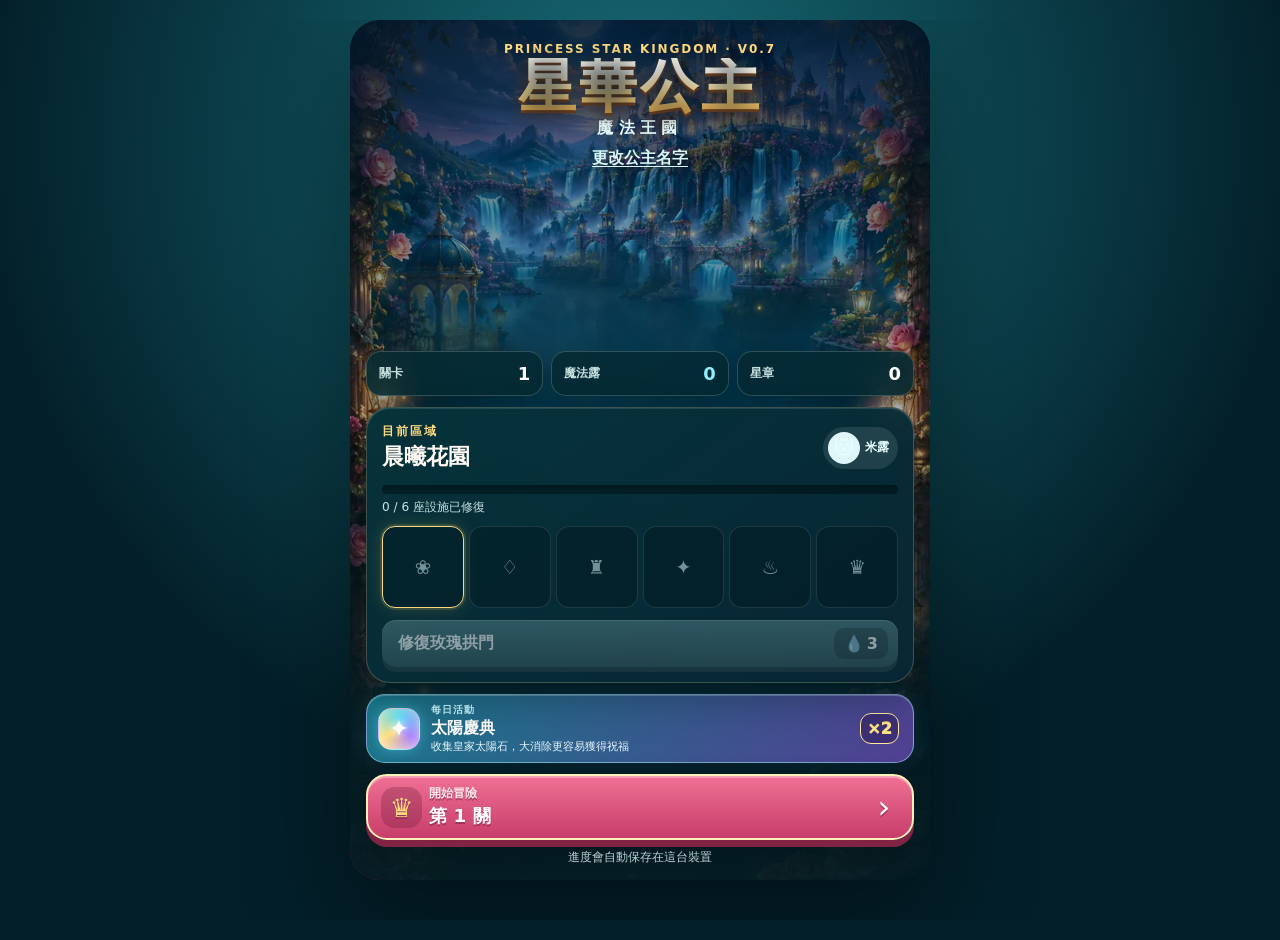
==== princess-star-kingdom/index.html @ 8d0df2e2 "Upgrade Princess Star Kingdom to v0.7" ====
<!doctype html>
<html lang="zh-Hant">
<head>
  <meta charset="utf-8">
  <meta name="viewport" content="width=device-width,initial-scale=1,viewport-fit=cover,user-scalable=no">
  <meta name="theme-color" content="#0a3f4a">
  <meta name="apple-mobile-web-app-capable" content="yes">
  <meta name="apple-mobile-web-app-status-bar-style" content="black-translucent">
  <meta name="apple-mobile-web-app-title" content="星華公主">
  <meta name="description" content="星華公主與白貓米露的原創魔法三消王國冒險。">
  <link rel="manifest" href="manifest.webmanifest">
  <link rel="apple-touch-icon" href="assets/app-icon-192.png">
  <link rel="stylesheet" href="styles.css">
  <title>星華公主：魔法王國</title>
</head>
<body>
  <main id="app">
    <section id="homeScreen" class="screen home-screen" aria-label="魔法王國">
      <div class="art-backdrop" aria-hidden="true"></div>
      <div class="home-shade" aria-hidden="true"></div>

      <header class="home-header">
        <p class="eyebrow">PRINCESS STAR KINGDOM · V0.7</p>
        <h1><span id="princessName">星華</span>公主</h1>
        <p class="subtitle">魔法王國</p>
        <button id="renameBtn" class="text-button" type="button">更改公主名字</button>
      </header>

      <div class="home-content">
        <div class="stat-row" aria-label="遊戲進度">
          <div class="stat-pill"><span>關卡</span><strong id="homeLevel">1</strong></div>
          <div class="stat-pill potion"><span>魔法露</span><strong id="homePotions">0</strong></div>
          <div class="stat-pill"><span>星章</span><strong id="homeStars">0</strong></div>
        </div>

        <section class="kingdom-card" aria-labelledby="kingdomTitle">
          <div class="card-heading">
            <div>
              <p class="card-kicker">目前區域</p>
              <h2 id="kingdomTitle">晨曦花園</h2>
            </div>
            <div class="cat-badge" aria-label="白貓米露會在關卡中協助你">
              <span aria-hidden="true">🐱</span>
              <small>米露</small>
            </div>
          </div>

          <div class="progress-track" aria-label="王國修復進度">
            <span id="kingdomProgress"></span>
          </div>
          <p id="progressText" class="progress-copy">0 / 6 座設施已修復</p>

          <div id="districtPath" class="district-path" aria-label="建設項目"></div>

          <button id="buildBtn" class="secondary-button" type="button">
            <span id="buildLabel">修復玫瑰拱門</span>
            <span class="cost"><span aria-hidden="true">💧</span><strong id="buildCost">3</strong></span>
          </button>
        </section>

        <button id="eventBtn" class="event-button" type="button">
          <span class="event-sigil" aria-hidden="true">✦</span>
          <span class="event-info">
            <small>每日活動</small>
            <strong id="eventTitle">玫瑰星雨</strong>
            <em id="eventCopy">收集皇冠紅寶石，獎勵魔法露 ×2</em>
          </span>
          <span class="event-reward" aria-hidden="true">×2</span>
        </button>

        <button id="playBtn" class="play-button" type="button">
          <span class="play-crown" aria-hidden="true">♛</span>
          <span><small>開始冒險</small><strong>第 <span id="playLevel">1</span> 關</strong></span>
          <span class="play-arrow" aria-hidden="true">›</span>
        </button>
        <p class="save-note">進度會自動保存在這台裝置</p>
      </div>
    </section>

    <section id="gameScreen" class="screen game-screen" hidden aria-label="三消關卡">
      <header class="game-header">
        <button id="backBtn" class="icon-button" type="button" aria-label="返回王國">‹</button>
        <div class="level-title">
          <small id="levelKind">花園關卡</small>
          <strong>第 <span id="gameLevel">1</span> 關</strong>
        </div>
        <div class="moves-box"><small>剩餘步數</small><strong id="movesLeft">26</strong></div>
      </header>

      <section class="mission-panel" aria-label="關卡目標">
        <div id="normalMission" class="mission-chip">
          <span id="goalIcon" class="mini-gem blue" aria-hidden="true">✦</span>
          <div><small>收集目標</small><strong id="goalLeft">12</strong></div>
        </div>
        <div id="bossMission" class="boss-mission" hidden>
          <div class="boss-line"><span>淨化黑霧守衛</span><strong id="bossHpText">45 / 45</strong></div>
          <div class="boss-track"><span id="bossHpBar"></span></div>
        </div>
        <div id="petMeter" class="pet-meter" aria-label="米露的魔法蓄力">
          <span class="pet-avatar" aria-hidden="true">🐱</span>
          <div><small>米露魔法</small><div class="pet-track"><span id="petCharge"></span></div></div>
        </div>
      </section>

      <div class="board-shell">
        <div id="effectBanner" class="effect-banner" aria-live="polite"></div>
        <div id="gameBoard" class="game-board" role="grid" aria-label="10 乘 10 魔法寶石棋盤"></div>
      </div>

      <footer class="booster-bar">
        <div class="booster-tools" aria-label="關卡道具">
          <button id="wandBtn" class="booster-button" type="button" aria-pressed="false" aria-label="星光魔杖，消除一格，不限次數">
            <span aria-hidden="true">🪄</span><strong>魔杖</strong><b id="wandCount">∞</b>
          </button>
          <button id="roseBtn" class="booster-button" type="button" aria-pressed="false" aria-label="玫瑰花雨，消除九宮格，不限次數">
            <span aria-hidden="true">🌹</span><strong>花雨</strong><b id="roseCount">∞</b>
          </button>
          <button id="shuffleBtn" class="booster-button" type="button" aria-label="精靈洗牌，重新排列棋盤，不限次數">
            <span aria-hidden="true">🔄</span><strong>洗牌</strong><b id="shuffleCount">∞</b>
          </button>
          <button id="hourglassBtn" class="booster-button" type="button" aria-label="時光沙漏，增加五步，不限次數">
            <span aria-hidden="true">⏳</span><strong>加步</strong><b id="hourglassCount">∞</b>
          </button>
        </div>
        <p id="toolHint">兩個特殊圖案互換，可融合成加強魔法</p>
      </footer>
    </section>

    <div id="resultModal" class="modal" hidden>
      <div class="modal-card" role="dialog" aria-modal="true" aria-labelledby="resultTitle">
        <div id="resultIcon" class="result-icon" aria-hidden="true">✦</div>
        <p id="resultKicker" class="card-kicker">魔法完成</p>
        <h2 id="resultTitle">王國更明亮了！</h2>
        <p id="resultCopy">你獲得 3 滴魔法露，可以修復新的王國設施。</p>
        <button id="resultPrimary" class="play-button compact" type="button">返回王國</button>
        <button id="resultSecondary" class="text-button" type="button" hidden>重新挑戰</button>
      </div>
    </div>

    <div id="toast" class="toast" role="status" aria-live="polite"></div>
  </main>
  <script src="game.js" defer></script>
</body>
</html>
---- princess-star-kingdom/styles.css ----
:root {
  color-scheme: dark;
  --ink: #fffaf3;
  --muted: #c8e0df;
  --teal-950: #052c35;
  --teal-900: #083c46;
  --teal-800: #0d5360;
  --teal-600: #178696;
  --rose: #e65f86;
  --rose-dark: #b83261;
  --gold: #ffd980;
  --gold-deep: #d59a32;
  --panel: rgba(5, 37, 45, .9);
  --panel-soft: rgba(10, 63, 74, .8);
  --line: rgba(255, 255, 255, .15);
  --shadow: 0 16px 40px rgba(0, 18, 24, .34);
  font-family: ui-rounded, "SF Pro Rounded", "PingFang TC", "Noto Sans TC", system-ui, sans-serif;
}

* { box-sizing: border-box; }

html, body {
  margin: 0;
  min-height: 100%;
  background: var(--teal-950);
  overscroll-behavior: none;
}

body {
  min-height: 100dvh;
  color: var(--ink);
  -webkit-font-smoothing: antialiased;
  touch-action: manipulation;
}

button { font: inherit; }
button:focus-visible { outline: 3px solid #fff; outline-offset: 3px; }
button:disabled { cursor: not-allowed; filter: grayscale(.55); opacity: .55; }

[hidden] { display: none !important; }

#app {
  width: 100%;
  min-height: 100dvh;
  overflow: hidden;
}

.screen {
  position: relative;
  width: min(100%, 580px);
  min-height: 100dvh;
  margin-inline: auto;
}

.home-screen {
  display: grid;
  grid-template-rows: auto 1fr;
  isolation: isolate;
  overflow: hidden;
}

.art-backdrop,
.home-shade {
  position: absolute;
  inset: 0;
  z-index: -2;
}

.art-backdrop {
  background: url("assets/princess-kingdom-v2.webp") center 50% / cover no-repeat;
  transform: scale(1.012);
}

.home-shade {
  z-index: -1;
  background:
    linear-gradient(180deg, rgba(3, 25, 45, .91) 0%, rgba(3, 31, 43, .35) 27%, rgba(3, 30, 37, .12) 48%, rgba(3, 28, 35, .96) 81%),
    linear-gradient(90deg, rgba(0, 34, 43, .22), transparent 35%, transparent 65%, rgba(0, 34, 43, .18));
}

.home-header {
  text-align: center;
  padding: calc(env(safe-area-inset-top) + 22px) 22px 0;
  text-shadow: 0 3px 18px rgba(0, 14, 28, .72);
}

.eyebrow,
.card-kicker {
  margin: 0;
  color: var(--gold);
  font-size: .75rem;
  font-weight: 900;
  letter-spacing: .16em;
}

.home-header h1 {
  margin: 2px 0 -4px;
  font-family: Georgia, "Noto Serif TC", serif;
  font-size: clamp(2.45rem, 11vw, 3.6rem);
  line-height: 1.02;
  letter-spacing: .05em;
  background: linear-gradient(#fffdf1 22%, #ffe397 58%, #dc9c37 100%);
  -webkit-background-clip: text;
  background-clip: text;
  color: transparent;
  filter: drop-shadow(0 3px 0 #70421f);
}

.subtitle {
  margin: 5px 0 1px;
  font-size: 1rem;
  font-weight: 850;
  letter-spacing: .34em;
  color: #e9ffff;
}

.text-button {
  appearance: none;
  border: 0;
  background: transparent;
  color: #d8f7f4;
  padding: 8px 10px;
  font-weight: 750;
  text-decoration: underline;
  text-underline-offset: 3px;
}

.home-content {
  align-self: end;
  display: grid;
  gap: 11px;
  padding: 0 16px calc(env(safe-area-inset-bottom) + 15px);
}

.stat-row {
  display: grid;
  grid-template-columns: repeat(3, 1fr);
  gap: 8px;
}

.stat-pill {
  display: flex;
  align-items: center;
  justify-content: space-between;
  min-height: 45px;
  padding: 8px 12px;
  border: 1px solid rgba(255,255,255,.18);
  border-radius: 15px;
  background: rgba(5, 42, 51, .86);
  box-shadow: 0 8px 20px rgba(0, 14, 20, .2);
  backdrop-filter: blur(9px);
}

.stat-pill span { color: var(--muted); font-size: .78rem; font-weight: 700; }
.stat-pill strong { font-size: 1.12rem; color: #fff; }
.stat-pill.potion strong { color: #8feeff; }

.kingdom-card {
  padding: 15px;
  border: 1px solid rgba(255, 230, 166, .22);
  border-radius: 24px;
  background: linear-gradient(145deg, rgba(5, 51, 59, .96), rgba(8, 38, 52, .94));
  box-shadow: var(--shadow), inset 0 1px rgba(255,255,255,.12);
  backdrop-filter: blur(12px);
}

.card-heading { display: flex; align-items: center; justify-content: space-between; gap: 12px; }
.card-heading h2 { margin: 2px 0 0; font-family: Georgia, "Noto Serif TC", serif; font-size: 1.38rem; }

.cat-badge {
  display: flex;
  align-items: center;
  gap: 5px;
  padding: 5px 9px 5px 5px;
  border-radius: 999px;
  background: rgba(255,255,255,.1);
  color: #e8ffff;
}

.cat-badge span { display: grid; place-items: center; width: 32px; height: 32px; background: #dff7fa; border-radius: 50%; font-size: 1.23rem; }
.cat-badge small { font-size: .77rem; font-weight: 850; }

.progress-track,
.boss-track,
.pet-track {
  overflow: hidden;
  border-radius: 99px;
  background: rgba(0, 13, 18, .48);
  box-shadow: inset 0 2px 4px rgba(0,0,0,.25);
}

.progress-track { height: 9px; margin-top: 13px; }
.progress-track span,
.boss-track span,
.pet-track span {
  display: block;
  width: 0;
  height: 100%;
  border-radius: inherit;
  transition: width .45s ease;
}
.progress-track span { background: linear-gradient(90deg, #47d0c5, #ffd778); }
.progress-copy { margin: 5px 0 10px; color: var(--muted); font-size: .76rem; }

.district-path {
  display: grid;
  grid-template-columns: repeat(6, 1fr);
  gap: 5px;
  margin-bottom: 12px;
}

.district {
  position: relative;
  display: grid;
  place-items: center;
  aspect-ratio: 1;
  border: 1px solid rgba(255,255,255,.11);
  border-radius: 13px;
  background: rgba(0, 24, 31, .45);
  color: #719296;
  font-size: 1.22rem;
}

.district.done {
  color: #fff;
  background: linear-gradient(145deg, rgba(40, 168, 159, .52), rgba(25, 102, 122, .65));
  border-color: rgba(145, 255, 233, .35);
}

.district.current { border-color: var(--gold); box-shadow: 0 0 0 2px rgba(255, 211, 111, .13), 0 0 18px rgba(255, 202, 84, .18); }
.district.done::after { content: "✓"; position: absolute; right: -3px; bottom: -4px; width: 18px; height: 18px; border-radius: 50%; display: grid; place-items: center; background: var(--gold); color: #4c3310; font-size: .68rem; font-weight: 950; }

.secondary-button,
.play-button,
.event-button,
.booster-button,
.icon-button {
  appearance: none;
  border: 0;
  color: #fff;
  cursor: pointer;
}

.secondary-button {
  width: 100%;
  min-height: 45px;
  display: flex;
  align-items: center;
  justify-content: space-between;
  padding: 8px 10px 8px 16px;
  border-radius: 14px;
  background: linear-gradient(180deg, #21899a, #176271);
  box-shadow: inset 0 1px rgba(255,255,255,.22), 0 5px 0 #0c4652;
  font-weight: 900;
}

.secondary-button:active:not(:disabled), .play-button:active { transform: translateY(3px); box-shadow: inset 0 1px rgba(255,255,255,.16), 0 2px 0 #63341f; }
.cost { display: flex; align-items: center; gap: 3px; padding: 6px 10px; border-radius: 10px; background: rgba(0,0,0,.23); }

.play-button {
  width: 100%;
  min-height: 66px;
  display: grid;
  grid-template-columns: 48px 1fr 30px;
  align-items: center;
  text-align: left;
  padding: 9px 13px;
  border: 2px solid #ffefba;
  border-radius: 21px;
  background: linear-gradient(180deg, #ef7194, #c73d6a);
  box-shadow: inset 0 2px rgba(255,255,255,.33), 0 7px 0 #812345, 0 14px 28px rgba(0, 15, 19, .4);
  text-shadow: 0 2px rgba(91, 20, 48, .4);
}

.play-button small, .play-button strong { display: block; }
.play-button small { margin-bottom: 1px; font-size: .74rem; font-weight: 750; color: #ffe7ef; }
.play-button strong { font-size: 1.15rem; }
.play-crown { display: grid; place-items: center; width: 41px; height: 41px; border-radius: 14px; background: rgba(93, 20, 51, .27); color: var(--gold); font-size: 1.65rem; }
.play-arrow { text-align: center; font-size: 2rem; font-weight: 400; }
.save-note { margin: -1px 0 0; color: #b7d5d5; font-size: .72rem; text-align: center; }

.event-button {
  width: 100%;
  min-height: 62px;
  display: grid;
  grid-template-columns: 44px minmax(0, 1fr) 42px;
  align-items: center;
  gap: 9px;
  padding: 8px 11px;
  border: 1px solid rgba(167, 242, 255, .52);
  border-radius: 19px;
  background: linear-gradient(125deg, rgba(25, 124, 142, .96), rgba(85, 65, 151, .96));
  box-shadow: inset 0 1px rgba(255,255,255,.26), 0 7px 20px rgba(0, 17, 35, .35), 0 0 22px rgba(80, 215, 238, .13);
  color: #fff;
  cursor: pointer;
  text-align: left;
}
.event-button:active { transform: translateY(2px); }
.event-sigil { display: grid; place-items: center; width: 42px; height: 42px; border: 1px solid rgba(255,255,255,.4); border-radius: 14px; background: conic-gradient(#62e8ff, #ad84ff, #ffe180, #62e8ff); color: #fff; font-size: 1.55rem; text-shadow: 0 0 9px #fff; box-shadow: inset 0 0 11px rgba(255,255,255,.52), 0 0 13px rgba(113,226,255,.42); }
.event-info { min-width: 0; }
.event-info small, .event-info strong, .event-info em { display: block; }
.event-info small { color: #c7f8ff; font-size: .64rem; font-weight: 850; letter-spacing: .1em; }
.event-info strong { margin: 1px 0; font-size: 1rem; }
.event-info em { overflow: hidden; color: #e8f8ff; font-size: .67rem; font-style: normal; text-overflow: ellipsis; white-space: nowrap; }
.event-reward { display: grid; place-items: center; width: 39px; height: 31px; border: 1px solid #ffe9a1; border-radius: 11px; background: rgba(41, 19, 81, .42); color: #ffe582; font-weight: 950; }

.game-screen {
  padding: calc(env(safe-area-inset-top) + 8px) 4px calc(env(safe-area-inset-bottom) + 8px);
  background:
    radial-gradient(circle at 50% 3%, rgba(72, 169, 202, .38), transparent 33%),
    linear-gradient(180deg, rgba(3, 28, 48, .34), rgba(2, 25, 39, .88) 54%, rgba(2, 20, 31, .97)),
    url("assets/princess-kingdom-v2.webp") center 43% / cover no-repeat;
  display: grid;
  grid-template-rows: auto auto minmax(0, 1fr) auto;
  gap: 10px;
}

.game-header { display: grid; grid-template-columns: 52px 1fr 76px; align-items: center; gap: 8px; }
.icon-button { width: 45px; height: 45px; border-radius: 15px; background: rgba(2, 31, 40, .6); box-shadow: inset 0 1px rgba(255,255,255,.12); font-size: 2rem; line-height: 1; }
.level-title { text-align: center; }
.level-title small, .level-title strong { display: block; }
.level-title small { color: #bfe9e8; font-size: .72rem; }
.level-title strong { font-family: Georgia, "Noto Serif TC", serif; font-size: 1.12rem; }
.moves-box { min-width: 71px; padding: 5px 8px; border-radius: 14px; background: rgba(3, 28, 37, .58); text-align: center; }
.moves-box small, .moves-box strong { display: block; }
.moves-box small { color: #c9e5e4; font-size: .64rem; }
.moves-box strong { color: var(--gold); font-size: 1.3rem; }

.mission-panel {
  min-height: 66px;
  display: flex;
  align-items: center;
  justify-content: center;
  gap: 9px;
  padding: 9px;
  border: 1px solid rgba(255,255,255,.13);
  border-radius: 18px;
  background: rgba(2, 31, 39, .65);
  box-shadow: inset 0 1px rgba(255,255,255,.08);
}

.mission-chip { display: flex; align-items: center; gap: 9px; min-width: 118px; }
.mission-chip small, .mission-chip strong { display: block; }
.mission-chip small { color: var(--muted); font-size: .68rem; }
.mission-chip strong { font-size: 1.25rem; }
.mini-gem { display: grid; place-items: center; width: 42px; height: 42px; border-radius: 12px; color: transparent; background-position: center; background-repeat: no-repeat; background-size: 94% 94%, 100% 100%; box-shadow: inset 0 2px rgba(255,255,255,.45), inset 0 -3px rgba(0,0,0,.16), 0 3px 7px rgba(0,0,0,.25); }
.mini-gem.blue { background-image: url("assets/gem-sapphire.webp"), linear-gradient(145deg, #60d6ff, #1471d1); }
.mini-gem.rose { background-image: url("assets/gem-ruby.webp"), linear-gradient(145deg, #ff99b5, #d8396b); }
.mini-gem.gold { background-image: url("assets/gem-sun.webp"), linear-gradient(145deg, #ffe687, #dc9f20); }
.mini-gem.green { background-image: url("assets/gem-emerald.webp"), linear-gradient(145deg, #7fe5ae, #1b9f74); }
.mini-gem.violet { background-image: url("assets/gem-moon.webp"), linear-gradient(145deg, #c69cff, #774ac8); }
.mini-gem.pearl { background-image: url("assets/gem-pearl-rose.webp"), linear-gradient(145deg, #fffdf7, #d9b8c9); }

.boss-mission { flex: 1; min-width: 0; }
.boss-line { display: flex; justify-content: space-between; gap: 8px; margin-bottom: 6px; font-size: .74rem; font-weight: 850; }
.boss-line span { color: #ffe4ed; }
.boss-track { height: 12px; border: 1px solid rgba(255,255,255,.1); }
.boss-track span { background: linear-gradient(90deg, #47d0c5, #f4d772); }

.pet-meter { position: relative; display: flex; align-items: center; gap: 6px; min-width: 104px; padding: 4px 5px 4px 8px; border-left: 1px solid var(--line); border-radius: 12px; transition: background .2s ease, box-shadow .2s ease; }
.pet-avatar { display: grid; place-items: center; width: 34px; height: 34px; border: 1px solid rgba(255,255,255,.34); border-radius: 50%; background: radial-gradient(circle at 40% 35%, #fff, #caedf2 70%); font-size: 1.35rem; box-shadow: 0 3px 8px rgba(0,0,0,.28); }
.pet-meter > div { flex: 1; }
.pet-meter small { display: block; margin-bottom: 4px; color: var(--muted); font-size: .62rem; }
.pet-track { height: 7px; }
.pet-track span { background: linear-gradient(90deg, #68d9f0, #fff0a3); }
.pet-meter.ready { background: rgba(107, 225, 240, .16); box-shadow: 0 0 18px rgba(100, 235, 255, .44); animation: petReady 1s ease-in-out infinite alternate; }
.pet-meter.ready .pet-avatar { box-shadow: 0 0 8px #fff, 0 0 20px #63eaff; transform: scale(1.08); }

.board-shell { position: relative; align-self: center; width: 100%; }
.game-board {
  display: grid;
  grid-template-columns: repeat(10, 1fr);
  gap: clamp(1px, .35vw, 3px);
  width: min(100%, 560px);
  margin-inline: auto;
  padding: clamp(3px, .75vw, 6px);
  border: 2px solid rgba(255, 232, 169, .33);
  border-radius: 20px;
  background: linear-gradient(155deg, rgba(8, 52, 71, .9), rgba(2, 24, 39, .87));
  box-shadow: inset 0 2px 11px rgba(0,0,0,.48), 0 18px 40px rgba(0, 10, 20, .46), 0 0 0 3px rgba(255, 218, 129, .08);
  user-select: none;
  -webkit-user-select: none;
}

.tile {
  position: relative;
  display: grid;
  place-items: center;
  aspect-ratio: 1;
  min-width: 0;
  padding: 0;
  border: 0;
  border-radius: clamp(6px, 1.8vw, 11px);
  color: #fff;
  font-family: Georgia, serif;
  font-size: clamp(1.15rem, 6vw, 2.05rem);
  font-weight: 900;
  text-shadow: 0 2px 2px rgba(0,0,0,.3);
  background-position: center;
  background-repeat: no-repeat;
  background-size: 94% 94%, 100% 100%;
  box-shadow: inset 0 2px rgba(255,255,255,.35), inset 0 -3px rgba(0,0,0,.18), 0 2px 4px rgba(0,0,0,.34);
  transition: transform .13s ease, filter .13s ease, opacity .17s ease;
}

.tile::before { content: ""; position: absolute; inset: 6%; border: 1px solid rgba(255,255,255,.18); border-radius: inherit; pointer-events: none; }
.tile[data-type="0"] { background-image: url("assets/gem-sapphire.webp"), radial-gradient(circle at 45% 35%, #53c9ff, #0a4da7 72%); }
.tile[data-type="1"] { background-image: url("assets/gem-ruby.webp"), radial-gradient(circle at 45% 35%, #ff7f9b, #9e183e 72%); }
.tile[data-type="2"] { background-image: url("assets/gem-sun.webp"), radial-gradient(circle at 45% 35%, #ffe990, #bd7415 72%); }
.tile[data-type="3"] { background-image: url("assets/gem-emerald.webp"), radial-gradient(circle at 45% 35%, #6aefab, #08704e 72%); }
.tile[data-type="4"] { background-image: url("assets/gem-moon.webp"), radial-gradient(circle at 45% 35%, #c995ff, #54249c 72%); }
.tile[data-type="5"] { background-image: url("assets/gem-pearl-rose.webp"), radial-gradient(circle at 45% 35%, #fff8ee, #b785a4 72%); }
.tile.selected { transform: scale(.88); filter: brightness(1.25); outline: 3px solid #fff; outline-offset: 1px; }
.tile.clearing { transform: scale(.16) rotate(12deg); opacity: 0; filter: brightness(1.8); }
.tile.invalid { animation: shake .28s ease; }
.tile.blocked,
.tile.blocked:disabled {
  filter: none;
  opacity: 1;
  background:
    radial-gradient(circle at 38% 30%, rgba(255,255,255,.35), transparent 16%),
    repeating-conic-gradient(from 45deg, #285464 0 12.5%, #173b4b 0 25%);
  border: 1px solid rgba(162, 224, 230, .18);
  box-shadow: inset 0 0 9px rgba(0,0,0,.62), 0 1px rgba(255,255,255,.09);
}
.tile.blocked::before { inset: 18%; display: block; border: 2px solid rgba(134, 213, 220, .2); border-radius: 50%; box-shadow: 0 0 9px rgba(89, 221, 239, .15); transform: rotate(45deg); }
.tile.power::after { content: attr(data-effect); position: absolute; left: 1px; right: 1px; bottom: 1px; display: grid; place-items: center; min-height: 13px; padding: 1px; border: 1px solid rgba(255,239,176,.75); border-radius: 5px; background: rgba(2, 24, 39, .9); color: #fff0a9; font-size: clamp(.46rem, 1.5vw, .6rem); font-weight: 900; line-height: 1; letter-spacing: -.02em; text-shadow: 0 1px #000; box-shadow: 0 2px 5px rgba(0,0,0,.35); }
.tile.power {
  background-position: center;
  background-repeat: no-repeat;
  background-size: 94% 94%;
  color: transparent;
  overflow: visible;
}
.tile.power::before { display: none; }
.tile.power-row { background-image: url("assets/power-row.webp"), linear-gradient(145deg, #62d5ff, #1270d0); }
.tile.power-col { background-image: url("assets/power-col.webp"), linear-gradient(145deg, #ffe58c, #d99a1b); }
.tile.power-bomb { background-image: url("assets/power-bomb.webp"), linear-gradient(145deg, #ff9db8, #d53669); }
.tile.power-rainbow { background-image: url("assets/power-rainbow.webp"), conic-gradient(#ff6e91, #ffd856, #68dfa7, #62cfff, #a876ed, #ff6e91); }
.tile.power-seal { background-image: radial-gradient(circle at 35% 30%, #fff7c9 0 8%, transparent 9%), conic-gradient(from 45deg, #38d9d3, #7f6aff, #ffd86f, #ee6fa0, #38d9d3); }
.tile.power-seal::before { content: "田"; inset: 4% 4% 28%; display: grid; place-items: center; border: 2px solid rgba(255,247,194,.82); border-radius: 7px; color: #fff9d7; font-size: clamp(.92rem, 4vw, 1.55rem); font-weight: 900; line-height: 1; text-shadow: 0 0 8px #fff, 0 2px 4px #35206a; }
.tile.power-row, .tile.power-col, .tile.power-bomb, .tile.power-rainbow { background-size: 94% 94%, 100% 100%; }

.power-burst { position: absolute; z-index: 8; width: 0; height: 0; pointer-events: none; }
.power-core { position: absolute; left: 0; top: 0; width: 34px; height: 34px; border: 3px solid #fff8c6; border-radius: 50%; background: radial-gradient(circle, #fff 0 10%, #ffe279 18%, rgba(74,220,255,.75) 42%, transparent 70%); transform: translate(-50%, -50%) scale(.15); box-shadow: 0 0 14px #fff, 0 0 30px #6cecff; animation: magicCore .86s ease-out forwards; }
.power-beam { display: none; position: absolute; left: 0; top: 0; border-radius: 99px; background: linear-gradient(90deg, transparent, #6cecff 16%, #fff 48% 52%, #6cecff 84%, transparent); box-shadow: 0 0 12px #fff, 0 0 24px #42cfff; }
.fx-row .power-beam { display: block; width: min(calc(100vw - 8px), 560px); height: 10px; transform: translate(-50%, -50%) scaleX(0); animation: beamRow .72s ease-out forwards; }
.fx-col .power-beam { display: block; width: 10px; height: min(calc(100vw - 8px), 560px); background: linear-gradient(180deg, transparent, #ffd96d 16%, #fff 48% 52%, #ffd96d 84%, transparent); box-shadow: 0 0 12px #fff, 0 0 24px #ffd45b; transform: translate(-50%, -50%) scaleY(0); animation: beamCol .72s ease-out forwards; }
.fx-bomb .power-core { width: 120px; height: 120px; border-color: #ffcfdd; background: radial-gradient(circle, #fff 0 5%, #ff9fbd 12%, rgba(235,55,112,.82) 34%, transparent 68%); box-shadow: 0 0 18px #fff, 0 0 42px #ff4d91; }
.fx-rainbow .power-core { width: 170px; height: 170px; border-color: #fff; background: conic-gradient(from 30deg, rgba(255,87,125,.88), rgba(255,220,81,.88), rgba(78,231,168,.88), rgba(76,193,255,.88), rgba(155,102,240,.88), rgba(255,87,125,.88)); mix-blend-mode: screen; }
.fx-seal .power-core { width: 92px; height: 92px; border-radius: 18px; border-color: #fff1a6; background: linear-gradient(135deg, rgba(54,222,210,.88), rgba(126,90,237,.9), rgba(255,213,97,.9)); box-shadow: 0 0 18px #fff, 0 0 38px #a985ff; }
.fx-seal .power-core::after { content: "田"; position: absolute; inset: 0; display: grid; place-items: center; color: white; font-size: 2.7rem; font-style: normal; font-weight: 900; text-shadow: 0 0 12px #fff; }
.magic-spark { --angle: 0deg; --distance: 55px; --delay: 0ms; position: absolute; left: -3px; top: -3px; width: 7px; height: 7px; border-radius: 50% 0 50% 50%; background: #fff6a8; box-shadow: 0 0 7px #fff, 0 0 13px #69eaff; transform: rotate(var(--angle)) translateX(5px) scale(.25); animation: sparkFly .78s var(--delay) ease-out forwards; }
.fx-create .power-beam { display: none; }
.fx-create .power-core { width: 76px; height: 76px; border-width: 2px; background: radial-gradient(circle, #fff 0 8%, #ffe998 14%, rgba(120,220,255,.58) 38%, transparent 69%); animation-name: createCore; }
.fx-create.fx-seal .power-core { border-radius: 18px; background: linear-gradient(135deg, rgba(54,222,210,.72), rgba(126,90,237,.78), rgba(255,213,97,.72)); }
.fx-create .magic-spark { width: 6px; height: 6px; background: #fff; box-shadow: 0 0 8px #fff, 0 0 15px #ffe57b; }
.fx-activate .magic-spark:nth-child(3n) { background: #ff8cbd; box-shadow: 0 0 7px #fff, 0 0 15px #ff4c9a; }
.fx-activate .magic-spark:nth-child(3n+1) { background: #73ecff; }

.magic-screen-flash { position: absolute; z-index: 3; inset: -5px; border-radius: 24px; pointer-events: none; background: radial-gradient(circle, rgba(255,255,255,.92), rgba(96,226,255,.42) 34%, transparent 72%); mix-blend-mode: screen; animation: screenFlash .85s ease-out forwards; }
.flash-col { background: radial-gradient(circle, rgba(255,255,255,.94), rgba(255,216,92,.52) 35%, transparent 72%); }
.flash-bomb { background: radial-gradient(circle, rgba(255,255,255,.96), rgba(255,72,139,.58) 38%, transparent 76%); }
.flash-rainbow { background: conic-gradient(from 20deg, rgba(255,80,130,.4), rgba(255,220,75,.48), rgba(74,232,175,.43), rgba(77,188,255,.46), rgba(157,93,239,.48), rgba(255,80,130,.4)); }
.flash-seal { background: radial-gradient(circle, rgba(255,255,255,.94), rgba(145,107,255,.54) 35%, rgba(58,224,207,.26) 58%, transparent 76%); }
.game-board.magic-impact { animation: boardImpact .48s ease-out; }
.game-board.combo-impact { animation: comboImpact .72s ease-out; }

.combo-burst { position: absolute; z-index: 12; width: 0; height: 0; pointer-events: none; color: #fff0a3; }
.combo-ring { position: absolute; left: 0; top: 0; width: min(80vw, 440px); height: min(80vw, 440px); border: 9px double currentColor; border-radius: 50%; box-shadow: 0 0 18px #fff, inset 0 0 26px currentColor, 0 0 60px currentColor; transform: translate(-50%, -50%) scale(.06) rotate(-90deg); animation: comboRing 1.18s cubic-bezier(.12,.74,.23,1) forwards; }
.combo-ring::before, .combo-ring::after { content: ""; position: absolute; inset: 9%; border: 3px dotted #fff; border-radius: 50%; }
.combo-ring::after { inset: 24%; border-style: solid; border-color: currentColor; transform: rotate(45deg); }
.combo-emblem { position: absolute; left: 0; top: 0; display: grid; place-items: center; width: 110px; height: 110px; border: 4px solid #fff8c8; border-radius: 36px; background: radial-gradient(circle, #fff 0 7%, currentColor 10% 38%, rgba(28,33,87,.83) 70%); color: inherit; font-family: Georgia, serif; font-size: 3.4rem; text-shadow: 0 0 8px #fff, 0 0 20px currentColor; box-shadow: 0 0 25px #fff, 0 0 55px currentColor; transform: translate(-50%, -50%) scale(.05) rotate(-80deg); animation: comboEmblem 1.05s ease-out forwards; }
.combo-star { --angle: 0deg; --distance: 100px; --delay: 0ms; position: absolute; left: -7px; top: -9px; color: #fff; font-size: 1.15rem; font-weight: 950; text-shadow: 0 0 7px #fff, 0 0 13px currentColor; transform: rotate(var(--angle)) translateX(12px) scale(.2); animation: comboStar .9s var(--delay) ease-out forwards; }
.combo-nova { color: #ff77ad; }
.combo-rainbow, .combo-aurora { color: #83eaff; }
.combo-fairy { color: #bb93ff; }
.combo-cannon { color: #ffbd75; }
.combo-cross, .combo-waves { color: #76dcff; }
.combo-screen { position: absolute; z-index: 7; inset: -8px; border-radius: 26px; pointer-events: none; background: radial-gradient(circle, rgba(255,255,255,.98), rgba(255,199,104,.56) 24%, rgba(105,213,255,.38) 50%, transparent 78%); mix-blend-mode: screen; animation: comboScreen 1.35s ease-out forwards; }
.combo-screen-rainbow, .combo-screen-aurora { background: conic-gradient(from 15deg, rgba(255,72,135,.62), rgba(255,230,78,.7), rgba(76,239,177,.62), rgba(70,191,255,.67), rgba(173,91,255,.67), rgba(255,72,135,.62)); }
.combo-screen-nova { background: radial-gradient(circle, #fff 0 4%, rgba(255,61,127,.86) 18%, rgba(255,160,92,.46) 48%, transparent 76%); }

.pet-cast { position: absolute; z-index: 13; width: 0; height: 0; pointer-events: none; }
.pet-cast-avatar { position: absolute; left: 0; top: 0; display: grid; place-items: center; width: 72px; height: 72px; border: 4px solid #fff; border-radius: 50%; background: radial-gradient(circle, #fff, #d5f8ff 62%, #6fd7ed); font-size: 2.65rem; box-shadow: 0 0 16px #fff, 0 0 38px #60e5ff; transform: translate(-170px, 48px) scale(.45) rotate(-15deg); animation: petDash 1.05s ease-out forwards; }
.pet-paw { position: absolute; left: 0; top: 0; color: #fff5b0; font-size: 1.2rem; font-style: normal; text-shadow: 0 0 8px #fff, 0 0 16px #69eaff; opacity: 0; transform: translate(calc(var(--x) - 100px), calc(var(--y) + 45px)) scale(.2); animation: pawTrail .72s var(--delay) ease-out forwards; }

.effect-banner {
  position: absolute;
  z-index: 18;
  left: 50%;
  top: 50%;
  transform: translate(-50%, -50%) scale(.78);
  opacity: 0;
  pointer-events: none;
  white-space: nowrap;
  padding: 10px 18px;
  border: 2px solid #fff3bd;
  border-radius: 18px;
  background: linear-gradient(180deg, #ef7194, #b93261);
  color: #fff;
  font-family: Georgia, "Noto Serif TC", serif;
  font-weight: 900;
  font-size: 1.2rem;
  box-shadow: 0 10px 30px rgba(0,0,0,.35);
}
.effect-banner.show { animation: banner 1.05s ease; }

.booster-bar { text-align: center; }
.booster-tools {
  display: grid;
  grid-template-columns: repeat(4, minmax(0, 1fr));
  gap: 7px;
}
.booster-button {
  position: relative;
  display: grid;
  grid-template-rows: 34px auto;
  align-items: center;
  justify-items: center;
  gap: 2px;
  min-width: 0;
  min-height: 62px;
  padding: 6px 4px 5px;
  border: 1px solid rgba(255,255,255,.16);
  border-radius: 15px;
  background: rgba(2, 28, 37, .72);
  text-align: center;
}
.booster-button > span:first-child { display: grid; place-items: center; width: 34px; height: 34px; border-radius: 11px; background: rgba(255,255,255,.12); font-size: 1.25rem; }
.booster-button strong { display: block; font-size: .72rem; }
.booster-button b { position: absolute; right: 3px; top: 3px; display: grid; place-items: center; min-width: 20px; height: 20px; padding: 0 4px; border: 2px solid #073641; border-radius: 50%; background: var(--rose); font-size: .66rem; }
.booster-button.active { outline: 3px solid var(--gold); background: rgba(25, 111, 122, .85); }
.booster-bar p { min-height: 18px; margin: 7px 0 0; color: #b8d8d8; font-size: .72rem; }

.modal { position: fixed; z-index: 20; inset: 0; display: grid; place-items: center; padding: 20px; background: rgba(0, 21, 28, .78); backdrop-filter: blur(8px); }
.modal-card { width: min(100%, 390px); padding: 24px; border: 2px solid rgba(255, 229, 151, .44); border-radius: 28px; background: linear-gradient(155deg, #0a5862, #062d3a); box-shadow: 0 24px 70px rgba(0,0,0,.46); text-align: center; }
.result-icon { width: 75px; height: 75px; display: grid; place-items: center; margin: -4px auto 13px; border-radius: 25px; background: linear-gradient(145deg, #ffe792, #e6a437); color: #5f3815; font-size: 2.4rem; box-shadow: inset 0 3px rgba(255,255,255,.55), 0 10px 24px rgba(0,0,0,.27); }
.modal-card h2 { margin: 5px 0 8px; font-family: Georgia, "Noto Serif TC", serif; font-size: 1.65rem; }
.modal-card > p:not(.card-kicker) { margin: 0 0 21px; color: #d2e7e7; line-height: 1.65; }
.play-button.compact { display: block; min-height: 52px; text-align: center; box-shadow: inset 0 2px rgba(255,255,255,.33), 0 5px 0 #812345; }

.toast {
  position: fixed;
  z-index: 30;
  left: 50%;
  bottom: calc(env(safe-area-inset-bottom) + 22px);
  transform: translate(-50%, 25px);
  width: max-content;
  max-width: calc(100vw - 34px);
  padding: 10px 15px;
  border: 1px solid rgba(255,255,255,.18);
  border-radius: 13px;
  background: rgba(3, 31, 39, .94);
  box-shadow: var(--shadow);
  color: #fff;
  opacity: 0;
  pointer-events: none;
  transition: opacity .22s ease, transform .22s ease;
  font-weight: 750;
  text-align: center;
}
.toast.show { opacity: 1; transform: translate(-50%, 0); }

@keyframes shake { 25% { transform: translateX(-4px); } 50% { transform: translateX(4px); } 75% { transform: translateX(-3px); } }
@keyframes banner { 0% { opacity: 0; transform: translate(-50%, -50%) scale(.72); } 18%, 72% { opacity: 1; transform: translate(-50%, -50%) scale(1); } 100% { opacity: 0; transform: translate(-50%, -58%) scale(1.06); } }
@keyframes magicCore { 0% { opacity: 0; transform: translate(-50%, -50%) scale(.12) rotate(-30deg); } 28% { opacity: 1; transform: translate(-50%, -50%) scale(1.12) rotate(8deg); } 100% { opacity: 0; transform: translate(-50%, -50%) scale(1.7) rotate(35deg); } }
@keyframes beamRow { 0% { opacity: 0; transform: translate(-50%, -50%) scaleX(.05); } 24% { opacity: 1; transform: translate(-50%, -50%) scaleX(1); } 100% { opacity: 0; transform: translate(-50%, -50%) scaleX(1); } }
@keyframes beamCol { 0% { opacity: 0; transform: translate(-50%, -50%) scaleY(.05); } 24% { opacity: 1; transform: translate(-50%, -50%) scaleY(1); } 100% { opacity: 0; transform: translate(-50%, -50%) scaleY(1); } }
@keyframes sparkFly { 0% { opacity: 0; transform: rotate(var(--angle)) translateX(5px) scale(.2); } 18% { opacity: 1; } 100% { opacity: 0; transform: rotate(var(--angle)) translateX(var(--distance)) scale(.75); } }
@keyframes createCore { 0% { opacity: 0; transform: translate(-50%, -50%) scale(.08) rotate(-55deg); } 34% { opacity: 1; transform: translate(-50%, -50%) scale(1.18) rotate(12deg); } 70% { opacity: .94; transform: translate(-50%, -50%) scale(.9) rotate(0); } 100% { opacity: 0; transform: translate(-50%, -50%) scale(.55); } }
@keyframes screenFlash { 0% { opacity: 0; transform: scale(.88); } 18% { opacity: .95; transform: scale(1); } 100% { opacity: 0; transform: scale(1.06); } }
@keyframes boardImpact { 0%, 100% { transform: translate(0); filter: brightness(1); } 18% { transform: translate(-3px, 1px); filter: brightness(1.35); } 38% { transform: translate(3px, -2px); } 58% { transform: translate(-2px, 2px); } 78% { transform: translate(2px, -1px); } }
@keyframes petReady { from { transform: scale(1); } to { transform: scale(1.025); } }
@keyframes comboRing { 0% { opacity: 0; transform: translate(-50%, -50%) scale(.05) rotate(-90deg); } 25% { opacity: 1; transform: translate(-50%, -50%) scale(.82) rotate(10deg); } 68% { opacity: .95; transform: translate(-50%, -50%) scale(1) rotate(70deg); } 100% { opacity: 0; transform: translate(-50%, -50%) scale(1.22) rotate(130deg); } }
@keyframes comboEmblem { 0% { opacity: 0; transform: translate(-50%, -50%) scale(.05) rotate(-80deg); } 28% { opacity: 1; transform: translate(-50%, -50%) scale(1.25) rotate(10deg); } 68% { opacity: 1; transform: translate(-50%, -50%) scale(.92) rotate(0); } 100% { opacity: 0; transform: translate(-50%, -50%) scale(1.55) rotate(34deg); } }
@keyframes comboStar { 0% { opacity: 0; transform: rotate(var(--angle)) translateX(10px) scale(.2); } 22% { opacity: 1; } 100% { opacity: 0; transform: rotate(var(--angle)) translateX(var(--distance)) scale(1.05); } }
@keyframes comboScreen { 0% { opacity: 0; transform: scale(.72) rotate(-3deg); } 16% { opacity: 1; transform: scale(1.02) rotate(1deg); } 48% { opacity: .82; } 100% { opacity: 0; transform: scale(1.13) rotate(3deg); } }
@keyframes comboImpact { 0%, 100% { transform: translate(0) scale(1); filter: brightness(1); } 12% { transform: translate(-6px, 3px) scale(.985); filter: brightness(1.65) saturate(1.35); } 28% { transform: translate(6px, -4px) scale(1.012); } 44% { transform: translate(-4px, 4px); } 60% { transform: translate(4px, -2px); } 76% { transform: translate(-2px, 1px); } }
@keyframes petDash { 0% { opacity: 0; transform: translate(-170px, 48px) scale(.45) rotate(-15deg); } 32% { opacity: 1; transform: translate(-50%, -50%) scale(1.18) rotate(8deg); } 68% { opacity: 1; transform: translate(-50%, -50%) scale(.94) rotate(-5deg); } 100% { opacity: 0; transform: translate(115px, -95px) scale(.55) rotate(18deg); } }
@keyframes pawTrail { 0% { opacity: 0; transform: translate(calc(var(--x) - 100px), calc(var(--y) + 45px)) scale(.2); } 28% { opacity: 1; transform: translate(var(--x), var(--y)) scale(1); } 100% { opacity: 0; transform: translate(calc(var(--x) + 65px), calc(var(--y) - 70px)) scale(.55) rotate(24deg); } }

@media (min-width: 700px) {
  body { background: radial-gradient(circle at 50% 15%, #176d78, #031f29 65%); padding: 20px; }
  .screen { min-height: calc(100dvh - 40px); max-height: 930px; border-radius: 30px; box-shadow: 0 35px 100px rgba(0,0,0,.42); }
  .game-screen { padding-top: 18px; padding-bottom: 18px; }
}

@media (max-height: 735px) {
  .home-header { padding-top: calc(env(safe-area-inset-top) + 10px); }
  .home-header h1 { font-size: 2.25rem; }
  .home-content { gap: 8px; }
  .kingdom-card { padding: 12px; }
  .district-path { margin-bottom: 9px; }
  .event-button { min-height: 52px; padding-block: 5px; }
  .event-sigil { width: 36px; height: 36px; }
  .event-info em { display: none; }
  .play-button { min-height: 58px; }
  .game-screen { gap: 7px; }
  .mission-panel { min-height: 56px; padding: 7px; }
  .booster-bar p { display: none; }
}

@media (prefers-reduced-motion: reduce) {
  *, *::before, *::after { animation-duration: .001ms !important; animation-iteration-count: 1 !important; scroll-behavior: auto !important; transition-duration: .001ms !important; }
}
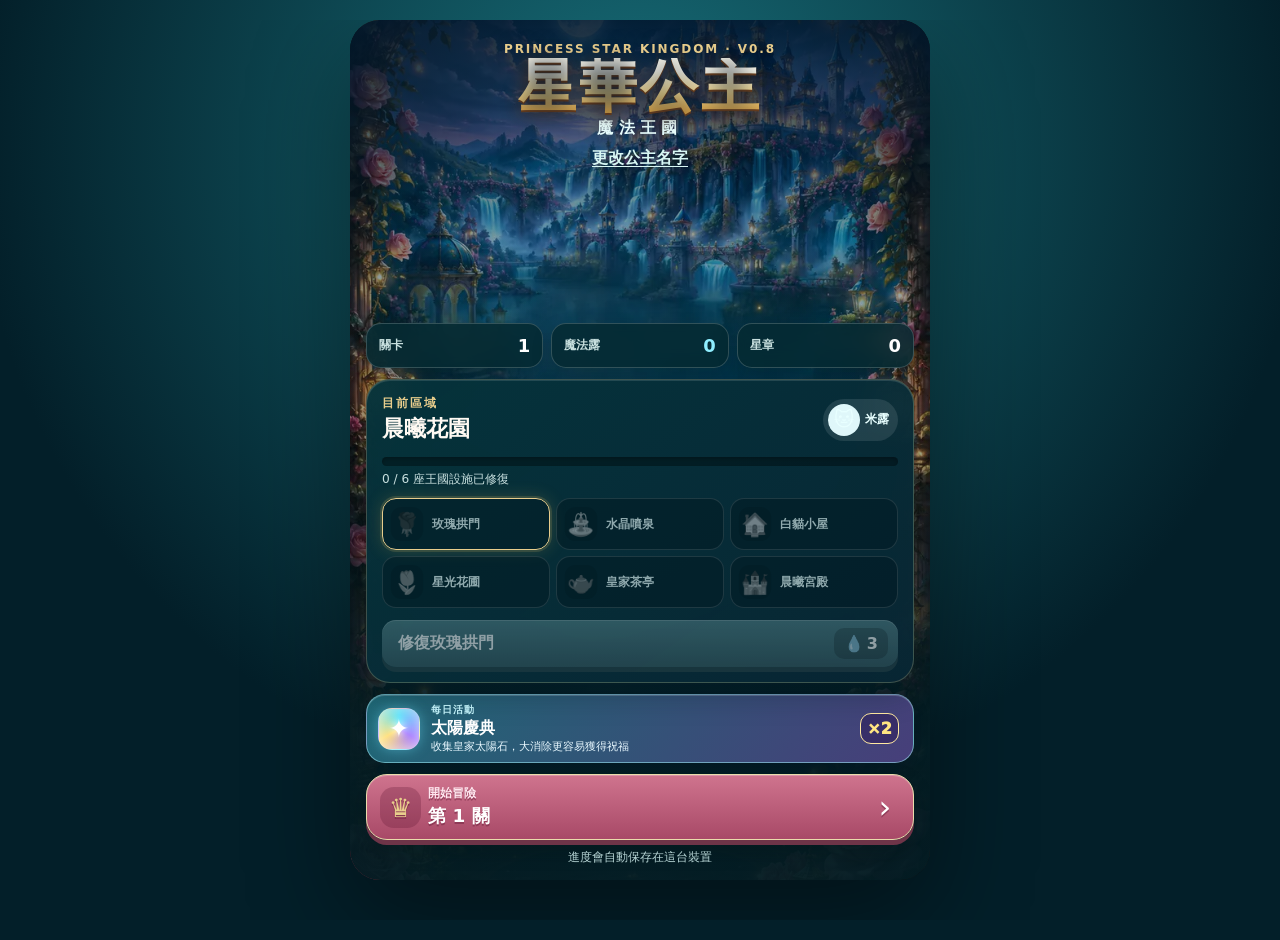
==== commit 35fb58e2: "Refine Princess Star Kingdom effects for v0.8" ====
--- a/princess-star-kingdom/index.html
+++ b/princess-star-kingdom/index.html
@@ -20,7 +20,7 @@
       <div class="home-shade" aria-hidden="true"></div>
 
       <header class="home-header">
-        <p class="eyebrow">PRINCESS STAR KINGDOM · V0.7</p>
+        <p class="eyebrow">PRINCESS STAR KINGDOM · V0.8</p>
         <h1><span id="princessName">星華</span>公主</h1>
         <p class="subtitle">魔法王國</p>
         <button id="renameBtn" class="text-button" type="button">更改公主名字</button>
@@ -48,7 +48,7 @@
           <div class="progress-track" aria-label="王國修復進度">
             <span id="kingdomProgress"></span>
           </div>
-          <p id="progressText" class="progress-copy">0 / 6 座設施已修復</p>
+          <p id="progressText" class="progress-copy">0 / 6 座王國設施已修復</p>
 
           <div id="districtPath" class="district-path" aria-label="建設項目"></div>
 
@@ -122,7 +122,7 @@
             <span aria-hidden="true">⏳</span><strong>加步</strong><b id="hourglassCount">∞</b>
           </button>
         </div>
-        <p id="toolHint">兩個特殊圖案互換，可融合成加強魔法</p>
+        <p id="toolHint">飛碟、皇家火箭與玫瑰炸彈可互換連續引爆</p>
       </footer>
     </section>
 
--- a/princess-star-kingdom/styles.css
+++ b/princess-star-kingdom/styles.css
@@ -6,14 +6,14 @@
   --teal-900: #083c46;
   --teal-800: #0d5360;
   --teal-600: #178696;
-  --rose: #e65f86;
-  --rose-dark: #b83261;
-  --gold: #ffd980;
+  --rose: #cf718a;
+  --rose-dark: #98425f;
+  --gold: #e8cd8c;
   --gold-deep: #d59a32;
   --panel: rgba(5, 37, 45, .9);
   --panel-soft: rgba(10, 63, 74, .8);
   --line: rgba(255, 255, 255, .15);
-  --shadow: 0 16px 40px rgba(0, 18, 24, .34);
+  --shadow: 0 12px 30px rgba(0, 18, 24, .28);
   font-family: ui-rounded, "SF Pro Rounded", "PingFang TC", "Noto Sans TC", system-ui, sans-serif;
 }
 
@@ -103,7 +103,7 @@
   -webkit-background-clip: text;
   background-clip: text;
   color: transparent;
-  filter: drop-shadow(0 3px 0 #70421f);
+  filter: drop-shadow(0 2px 0 #70421f);
 }
 
 .subtitle {
@@ -204,31 +204,40 @@
 
 .district-path {
   display: grid;
-  grid-template-columns: repeat(6, 1fr);
-  gap: 5px;
+  grid-template-columns: repeat(3, 1fr);
+  gap: 6px;
   margin-bottom: 12px;
 }
 
 .district {
   position: relative;
   display: grid;
-  place-items: center;
-  aspect-ratio: 1;
+  grid-template-columns: 38px 1fr;
+  align-items: center;
+  gap: 5px;
+  min-height: 52px;
+  padding: 5px 6px;
   border: 1px solid rgba(255,255,255,.11);
-  border-radius: 13px;
+  border-radius: 14px;
   background: rgba(0, 24, 31, .45);
   color: #719296;
-  font-size: 1.22rem;
-}
+  overflow: hidden;
+}
+.facility-object { display: grid; place-items: center; width: 36px; height: 38px; border-radius: 12px; background: rgba(0,0,0,.2); filter: grayscale(1); opacity: .45; font-size: 1.55rem; transform: scale(.9); transition: filter .3s ease, opacity .3s ease, transform .3s ease; }
+.facility-name { color: #8fa9ad; font-size: .75rem; font-weight: 800; line-height: 1.25; }
 
 .district.done {
   color: #fff;
   background: linear-gradient(145deg, rgba(40, 168, 159, .52), rgba(25, 102, 122, .65));
   border-color: rgba(145, 255, 233, .35);
 }
+.district.done .facility-object { background: rgba(255,255,255,.12); filter: none; opacity: 1; transform: scale(1); }
+.district.done .facility-name { color: #edffff; }
 
 .district.current { border-color: var(--gold); box-shadow: 0 0 0 2px rgba(255, 211, 111, .13), 0 0 18px rgba(255, 202, 84, .18); }
 .district.done::after { content: "✓"; position: absolute; right: -3px; bottom: -4px; width: 18px; height: 18px; border-radius: 50%; display: grid; place-items: center; background: var(--gold); color: #4c3310; font-size: .68rem; font-weight: 950; }
+.district.just-built { z-index: 2; animation: facilityBuild .82s ease-out; }
+.build-drop { --x: 0px; --delay: 0ms; position: absolute; z-index: 3; left: 50%; top: 50%; font-size: .9rem; font-style: normal; pointer-events: none; animation: buildDrop .85s var(--delay) ease-out forwards; }
 
 .secondary-button,
 .play-button,
@@ -265,10 +274,10 @@
   align-items: center;
   text-align: left;
   padding: 9px 13px;
-  border: 2px solid #ffefba;
+  border: 1px solid #eadcac;
   border-radius: 21px;
-  background: linear-gradient(180deg, #ef7194, #c73d6a);
-  box-shadow: inset 0 2px rgba(255,255,255,.33), 0 7px 0 #812345, 0 14px 28px rgba(0, 15, 19, .4);
+  background: linear-gradient(180deg, #cf748e, #a84967);
+  box-shadow: inset 0 1px rgba(255,255,255,.24), 0 5px 0 #6e3448, 0 10px 20px rgba(0, 15, 19, .3);
   text-shadow: 0 2px rgba(91, 20, 48, .4);
 }
 
@@ -289,8 +298,8 @@
   padding: 8px 11px;
   border: 1px solid rgba(167, 242, 255, .52);
   border-radius: 19px;
-  background: linear-gradient(125deg, rgba(25, 124, 142, .96), rgba(85, 65, 151, .96));
-  box-shadow: inset 0 1px rgba(255,255,255,.26), 0 7px 20px rgba(0, 17, 35, .35), 0 0 22px rgba(80, 215, 238, .13);
+  background: linear-gradient(125deg, rgba(32, 107, 121, .96), rgba(74, 64, 126, .96));
+  box-shadow: inset 0 1px rgba(255,255,255,.2), 0 5px 14px rgba(0, 17, 35, .28);
   color: #fff;
   cursor: pointer;
   text-align: left;
@@ -437,8 +446,15 @@
 .tile.power-col { background-image: url("assets/power-col.webp"), linear-gradient(145deg, #ffe58c, #d99a1b); }
 .tile.power-bomb { background-image: url("assets/power-bomb.webp"), linear-gradient(145deg, #ff9db8, #d53669); }
 .tile.power-rainbow { background-image: url("assets/power-rainbow.webp"), conic-gradient(#ff6e91, #ffd856, #68dfa7, #62cfff, #a876ed, #ff6e91); }
-.tile.power-seal { background-image: radial-gradient(circle at 35% 30%, #fff7c9 0 8%, transparent 9%), conic-gradient(from 45deg, #38d9d3, #7f6aff, #ffd86f, #ee6fa0, #38d9d3); }
-.tile.power-seal::before { content: "田"; inset: 4% 4% 28%; display: grid; place-items: center; border: 2px solid rgba(255,247,194,.82); border-radius: 7px; color: #fff9d7; font-size: clamp(.92rem, 4vw, 1.55rem); font-weight: 900; line-height: 1; text-shadow: 0 0 8px #fff, 0 2px 4px #35206a; }
+.tile.power-seal { background-image: radial-gradient(circle at 48% 38%, #efffff 0 8%, #57afc3 9% 42%, #28506d 43% 68%, transparent 70%), linear-gradient(145deg, #4f91a6, #263e6d); }
+.tile.power-seal::before,
+.tile.power-row::before,
+.tile.power-col::before,
+.tile.power-bomb::before { inset: 3% 3% 27%; display: grid; place-items: center; border: 0; color: #fff; font-size: clamp(1rem, 4.2vw, 1.55rem); line-height: 1; text-shadow: 0 2px 4px rgba(0,0,0,.42); }
+.tile.power-seal::before { content: "🛸"; }
+.tile.power-row::before { content: "🚀"; transform: rotate(45deg); }
+.tile.power-col::before { content: "🚀"; transform: rotate(135deg); }
+.tile.power-bomb::before { content: "💣"; }
 .tile.power-row, .tile.power-col, .tile.power-bomb, .tile.power-rainbow { background-size: 94% 94%, 100% 100%; }
 
 .power-burst { position: absolute; z-index: 8; width: 0; height: 0; pointer-events: none; }
@@ -449,7 +465,7 @@
 .fx-bomb .power-core { width: 120px; height: 120px; border-color: #ffcfdd; background: radial-gradient(circle, #fff 0 5%, #ff9fbd 12%, rgba(235,55,112,.82) 34%, transparent 68%); box-shadow: 0 0 18px #fff, 0 0 42px #ff4d91; }
 .fx-rainbow .power-core { width: 170px; height: 170px; border-color: #fff; background: conic-gradient(from 30deg, rgba(255,87,125,.88), rgba(255,220,81,.88), rgba(78,231,168,.88), rgba(76,193,255,.88), rgba(155,102,240,.88), rgba(255,87,125,.88)); mix-blend-mode: screen; }
 .fx-seal .power-core { width: 92px; height: 92px; border-radius: 18px; border-color: #fff1a6; background: linear-gradient(135deg, rgba(54,222,210,.88), rgba(126,90,237,.9), rgba(255,213,97,.9)); box-shadow: 0 0 18px #fff, 0 0 38px #a985ff; }
-.fx-seal .power-core::after { content: "田"; position: absolute; inset: 0; display: grid; place-items: center; color: white; font-size: 2.7rem; font-style: normal; font-weight: 900; text-shadow: 0 0 12px #fff; }
+.fx-seal .power-core::after { content: "🛸"; position: absolute; inset: 0; display: grid; place-items: center; color: white; font-size: 2rem; font-style: normal; font-weight: 900; text-shadow: 0 0 8px #fff; }
 .magic-spark { --angle: 0deg; --distance: 55px; --delay: 0ms; position: absolute; left: -3px; top: -3px; width: 7px; height: 7px; border-radius: 50% 0 50% 50%; background: #fff6a8; box-shadow: 0 0 7px #fff, 0 0 13px #69eaff; transform: rotate(var(--angle)) translateX(5px) scale(.25); animation: sparkFly .78s var(--delay) ease-out forwards; }
 .fx-create .power-beam { display: none; }
 .fx-create .power-core { width: 76px; height: 76px; border-width: 2px; background: radial-gradient(circle, #fff 0 8%, #ffe998 14%, rgba(120,220,255,.58) 38%, transparent 69%); animation-name: createCore; }
@@ -458,7 +474,7 @@
 .fx-activate .magic-spark:nth-child(3n) { background: #ff8cbd; box-shadow: 0 0 7px #fff, 0 0 15px #ff4c9a; }
 .fx-activate .magic-spark:nth-child(3n+1) { background: #73ecff; }
 
-.magic-screen-flash { position: absolute; z-index: 3; inset: -5px; border-radius: 24px; pointer-events: none; background: radial-gradient(circle, rgba(255,255,255,.92), rgba(96,226,255,.42) 34%, transparent 72%); mix-blend-mode: screen; animation: screenFlash .85s ease-out forwards; }
+.magic-screen-flash { position: absolute; z-index: 3; inset: -5px; border-radius: 24px; pointer-events: none; background: radial-gradient(circle, rgba(255,255,255,.52), rgba(96,226,255,.2) 34%, transparent 72%); mix-blend-mode: screen; animation: screenFlash .72s ease-out forwards; }
 .flash-col { background: radial-gradient(circle, rgba(255,255,255,.94), rgba(255,216,92,.52) 35%, transparent 72%); }
 .flash-bomb { background: radial-gradient(circle, rgba(255,255,255,.96), rgba(255,72,139,.58) 38%, transparent 76%); }
 .flash-rainbow { background: conic-gradient(from 20deg, rgba(255,80,130,.4), rgba(255,220,75,.48), rgba(74,232,175,.43), rgba(77,188,255,.46), rgba(157,93,239,.48), rgba(255,80,130,.4)); }
@@ -467,19 +483,45 @@
 .game-board.combo-impact { animation: comboImpact .72s ease-out; }
 
 .combo-burst { position: absolute; z-index: 12; width: 0; height: 0; pointer-events: none; color: #fff0a3; }
-.combo-ring { position: absolute; left: 0; top: 0; width: min(80vw, 440px); height: min(80vw, 440px); border: 9px double currentColor; border-radius: 50%; box-shadow: 0 0 18px #fff, inset 0 0 26px currentColor, 0 0 60px currentColor; transform: translate(-50%, -50%) scale(.06) rotate(-90deg); animation: comboRing 1.18s cubic-bezier(.12,.74,.23,1) forwards; }
-.combo-ring::before, .combo-ring::after { content: ""; position: absolute; inset: 9%; border: 3px dotted #fff; border-radius: 50%; }
+.combo-ring { position: absolute; left: 0; top: 0; width: min(62vw, 330px); height: min(62vw, 330px); border: 4px double currentColor; border-radius: 50%; box-shadow: 0 0 10px rgba(255,255,255,.7), inset 0 0 16px currentColor, 0 0 26px currentColor; transform: translate(-50%, -50%) scale(.06) rotate(-90deg); animation: comboRing .95s cubic-bezier(.12,.74,.23,1) forwards; }
+.combo-ring::before, .combo-ring::after { content: ""; position: absolute; inset: 9%; border: 2px dotted rgba(255,255,255,.72); border-radius: 50%; }
 .combo-ring::after { inset: 24%; border-style: solid; border-color: currentColor; transform: rotate(45deg); }
-.combo-emblem { position: absolute; left: 0; top: 0; display: grid; place-items: center; width: 110px; height: 110px; border: 4px solid #fff8c8; border-radius: 36px; background: radial-gradient(circle, #fff 0 7%, currentColor 10% 38%, rgba(28,33,87,.83) 70%); color: inherit; font-family: Georgia, serif; font-size: 3.4rem; text-shadow: 0 0 8px #fff, 0 0 20px currentColor; box-shadow: 0 0 25px #fff, 0 0 55px currentColor; transform: translate(-50%, -50%) scale(.05) rotate(-80deg); animation: comboEmblem 1.05s ease-out forwards; }
+.combo-emblem { position: absolute; left: 0; top: 0; display: grid; place-items: center; width: 78px; height: 78px; border: 2px solid #fff8c8; border-radius: 25px; background: radial-gradient(circle, #fff 0 5%, currentColor 8% 35%, rgba(28,33,87,.88) 68%); color: inherit; font-family: Georgia, serif; font-size: 2.35rem; text-shadow: 0 0 6px #fff; box-shadow: 0 0 13px rgba(255,255,255,.75), 0 0 24px currentColor; transform: translate(-50%, -50%) scale(.05) rotate(-80deg); animation: comboEmblem .9s ease-out forwards; }
 .combo-star { --angle: 0deg; --distance: 100px; --delay: 0ms; position: absolute; left: -7px; top: -9px; color: #fff; font-size: 1.15rem; font-weight: 950; text-shadow: 0 0 7px #fff, 0 0 13px currentColor; transform: rotate(var(--angle)) translateX(12px) scale(.2); animation: comboStar .9s var(--delay) ease-out forwards; }
 .combo-nova { color: #ff77ad; }
 .combo-rainbow, .combo-aurora { color: #83eaff; }
 .combo-fairy { color: #bb93ff; }
 .combo-cannon { color: #ffbd75; }
 .combo-cross, .combo-waves { color: #76dcff; }
-.combo-screen { position: absolute; z-index: 7; inset: -8px; border-radius: 26px; pointer-events: none; background: radial-gradient(circle, rgba(255,255,255,.98), rgba(255,199,104,.56) 24%, rgba(105,213,255,.38) 50%, transparent 78%); mix-blend-mode: screen; animation: comboScreen 1.35s ease-out forwards; }
-.combo-screen-rainbow, .combo-screen-aurora { background: conic-gradient(from 15deg, rgba(255,72,135,.62), rgba(255,230,78,.7), rgba(76,239,177,.62), rgba(70,191,255,.67), rgba(173,91,255,.67), rgba(255,72,135,.62)); }
-.combo-screen-nova { background: radial-gradient(circle, #fff 0 4%, rgba(255,61,127,.86) 18%, rgba(255,160,92,.46) 48%, transparent 76%); }
+.combo-screen { position: absolute; z-index: 7; inset: -8px; border-radius: 26px; pointer-events: none; background: radial-gradient(circle, rgba(255,255,255,.48), rgba(255,199,104,.25) 24%, rgba(105,213,255,.16) 50%, transparent 76%); mix-blend-mode: screen; animation: comboScreen 1s ease-out forwards; }
+.combo-screen-rainbow, .combo-screen-aurora { background: conic-gradient(from 15deg, rgba(255,72,135,.28), rgba(255,230,78,.3), rgba(76,239,177,.26), rgba(70,191,255,.28), rgba(173,91,255,.27), rgba(255,72,135,.28)); }
+.combo-screen-nova { background: radial-gradient(circle, rgba(255,255,255,.7) 0 3%, rgba(255,61,127,.42) 18%, rgba(255,160,92,.2) 48%, transparent 76%); }
+
+.rocket-volley,
+.princess-bomb-fx,
+.ufo-flight,
+.tool-cast { position: absolute; z-index: 13; width: 0; height: 0; pointer-events: none; }
+.royal-rocket { --delay: 0ms; --lane: 0px; position: absolute; left: 0; top: 0; font-size: 1.75rem; filter: drop-shadow(0 2px 2px rgba(0,0,0,.45)); opacity: 0; }
+.rocket-row .royal-rocket { animation: royalRocketRow .55s var(--delay) ease-in forwards; }
+.rocket-col .royal-rocket { animation: royalRocketCol .55s var(--delay) ease-in forwards; }
+.rocket-crown { position: absolute; left: 0; top: 0; display: grid; place-items: center; width: 42px; height: 42px; border: 2px solid #f6d98a; border-radius: 50%; background: rgba(17,71,83,.9); color: #f8d77b; font-size: 1.4rem; font-style: normal; transform: translate(-50%,-50%) scale(.2); animation: rocketCrown .55s ease-out forwards; }
+.game-board.royal-impact { animation: royalImpact .42s ease-out; }
+
+.bomb-icon { position: absolute; left: 0; top: 0; font-size: 2.65rem; filter: drop-shadow(0 4px 3px rgba(0,0,0,.5)); transform: translate(-50%,-90px) scale(.65); animation: princessBomb .62s ease-in forwards; }
+.bomb-wave { position: absolute; left: 0; top: 0; width: 120px; height: 120px; border: 5px solid rgba(244,166,187,.8); border-radius: 50%; box-shadow: inset 0 0 18px rgba(255,216,226,.5); transform: translate(-50%,-50%) scale(.05); animation: bombWave .64s .18s ease-out forwards; }
+.bomb-petal { --angle: 0deg; position: absolute; left: -8px; top: -10px; font-size: .95rem; font-weight: 400; transform: rotate(var(--angle)) translateX(8px) scale(.2); animation: bombPetal .58s .2s ease-out forwards; }
+
+.ufo-flight { --dx: 0px; --dy: 0px; display: grid; place-items: center; width: 48px; height: 35px; border-radius: 50%; background: rgba(47,102,121,.3); font-size: 2rem; filter: drop-shadow(0 3px 3px rgba(0,0,0,.45)); transform: translate(-50%,-50%) scale(.65); animation: ufoFlight .5s ease-in-out forwards; }
+.ufo-flight::after { content: ""; position: absolute; left: 50%; top: 68%; width: 24px; height: 38px; background: linear-gradient(rgba(253,232,149,.45), transparent); clip-path: polygon(38% 0,62% 0,100% 100%,0 100%); transform: translateX(-50%); }
+.tile.ufo-target { animation: ufoTarget .5s ease-out; }
+
+.tool-cast-icon { position: absolute; left: 0; top: 0; display: grid; place-items: center; width: 54px; height: 54px; border: 2px solid rgba(255,239,189,.85); border-radius: 18px; background: rgba(15,78,88,.9); font-size: 2rem; box-shadow: 0 6px 14px rgba(0,0,0,.28); transform: translate(-50%,-50%) scale(.4); animation: toolIcon .62s ease-out forwards; }
+.tool-particle { --angle: 0deg; --distance: 44px; position: absolute; left: -6px; top: -7px; color: #f8df91; font-size: .85rem; font-style: normal; transform: rotate(var(--angle)) translateX(4px) scale(.3); animation: toolParticle .56s .08s ease-out forwards; }
+.tool-wand .tool-cast-icon { animation-name: wandFly; }
+.tool-rose .tool-particle { animation-name: roseFall; }
+.tool-rose .tool-cast-icon { background: rgba(132,49,78,.92); }
+.tool-hourglass .tool-cast-icon { background: rgba(77,62,130,.92); }
+.game-board.tool-shuffling { animation: toolShuffle .58s ease-in-out; }
 
 .pet-cast { position: absolute; z-index: 13; width: 0; height: 0; pointer-events: none; }
 .pet-cast-avatar { position: absolute; left: 0; top: 0; display: grid; place-items: center; width: 72px; height: 72px; border: 4px solid #fff; border-radius: 50%; background: radial-gradient(circle, #fff, #d5f8ff 62%, #6fd7ed); font-size: 2.65rem; box-shadow: 0 0 16px #fff, 0 0 38px #60e5ff; transform: translate(-170px, 48px) scale(.45) rotate(-15deg); animation: petDash 1.05s ease-out forwards; }
@@ -497,7 +539,7 @@
   padding: 10px 18px;
   border: 2px solid #fff3bd;
   border-radius: 18px;
-  background: linear-gradient(180deg, #ef7194, #b93261);
+  background: linear-gradient(180deg, #c8758c, #99445f);
   color: #fff;
   font-family: Georgia, "Noto Serif TC", serif;
   font-weight: 900;
@@ -569,16 +611,32 @@
 @keyframes beamCol { 0% { opacity: 0; transform: translate(-50%, -50%) scaleY(.05); } 24% { opacity: 1; transform: translate(-50%, -50%) scaleY(1); } 100% { opacity: 0; transform: translate(-50%, -50%) scaleY(1); } }
 @keyframes sparkFly { 0% { opacity: 0; transform: rotate(var(--angle)) translateX(5px) scale(.2); } 18% { opacity: 1; } 100% { opacity: 0; transform: rotate(var(--angle)) translateX(var(--distance)) scale(.75); } }
 @keyframes createCore { 0% { opacity: 0; transform: translate(-50%, -50%) scale(.08) rotate(-55deg); } 34% { opacity: 1; transform: translate(-50%, -50%) scale(1.18) rotate(12deg); } 70% { opacity: .94; transform: translate(-50%, -50%) scale(.9) rotate(0); } 100% { opacity: 0; transform: translate(-50%, -50%) scale(.55); } }
-@keyframes screenFlash { 0% { opacity: 0; transform: scale(.88); } 18% { opacity: .95; transform: scale(1); } 100% { opacity: 0; transform: scale(1.06); } }
-@keyframes boardImpact { 0%, 100% { transform: translate(0); filter: brightness(1); } 18% { transform: translate(-3px, 1px); filter: brightness(1.35); } 38% { transform: translate(3px, -2px); } 58% { transform: translate(-2px, 2px); } 78% { transform: translate(2px, -1px); } }
+@keyframes screenFlash { 0% { opacity: 0; transform: scale(.9); } 18% { opacity: .52; transform: scale(1); } 100% { opacity: 0; transform: scale(1.04); } }
+@keyframes boardImpact { 0%, 100% { transform: translate(0); filter: brightness(1); } 25% { transform: translate(-2px, 1px); filter: brightness(1.15); } 50% { transform: translate(2px, -1px); } 75% { transform: translate(-1px, 1px); } }
 @keyframes petReady { from { transform: scale(1); } to { transform: scale(1.025); } }
 @keyframes comboRing { 0% { opacity: 0; transform: translate(-50%, -50%) scale(.05) rotate(-90deg); } 25% { opacity: 1; transform: translate(-50%, -50%) scale(.82) rotate(10deg); } 68% { opacity: .95; transform: translate(-50%, -50%) scale(1) rotate(70deg); } 100% { opacity: 0; transform: translate(-50%, -50%) scale(1.22) rotate(130deg); } }
 @keyframes comboEmblem { 0% { opacity: 0; transform: translate(-50%, -50%) scale(.05) rotate(-80deg); } 28% { opacity: 1; transform: translate(-50%, -50%) scale(1.25) rotate(10deg); } 68% { opacity: 1; transform: translate(-50%, -50%) scale(.92) rotate(0); } 100% { opacity: 0; transform: translate(-50%, -50%) scale(1.55) rotate(34deg); } }
 @keyframes comboStar { 0% { opacity: 0; transform: rotate(var(--angle)) translateX(10px) scale(.2); } 22% { opacity: 1; } 100% { opacity: 0; transform: rotate(var(--angle)) translateX(var(--distance)) scale(1.05); } }
-@keyframes comboScreen { 0% { opacity: 0; transform: scale(.72) rotate(-3deg); } 16% { opacity: 1; transform: scale(1.02) rotate(1deg); } 48% { opacity: .82; } 100% { opacity: 0; transform: scale(1.13) rotate(3deg); } }
-@keyframes comboImpact { 0%, 100% { transform: translate(0) scale(1); filter: brightness(1); } 12% { transform: translate(-6px, 3px) scale(.985); filter: brightness(1.65) saturate(1.35); } 28% { transform: translate(6px, -4px) scale(1.012); } 44% { transform: translate(-4px, 4px); } 60% { transform: translate(4px, -2px); } 76% { transform: translate(-2px, 1px); } }
+@keyframes comboScreen { 0% { opacity: 0; transform: scale(.8); } 18% { opacity: .48; transform: scale(1); } 100% { opacity: 0; transform: scale(1.07); } }
+@keyframes comboImpact { 0%, 100% { transform: translate(0) scale(1); filter: brightness(1); } 20% { transform: translate(-3px, 2px) scale(.99); filter: brightness(1.25); } 42% { transform: translate(3px, -2px) scale(1.005); } 64% { transform: translate(-2px, 1px); } 82% { transform: translate(1px, -1px); } }
 @keyframes petDash { 0% { opacity: 0; transform: translate(-170px, 48px) scale(.45) rotate(-15deg); } 32% { opacity: 1; transform: translate(-50%, -50%) scale(1.18) rotate(8deg); } 68% { opacity: 1; transform: translate(-50%, -50%) scale(.94) rotate(-5deg); } 100% { opacity: 0; transform: translate(115px, -95px) scale(.55) rotate(18deg); } }
 @keyframes pawTrail { 0% { opacity: 0; transform: translate(calc(var(--x) - 100px), calc(var(--y) + 45px)) scale(.2); } 28% { opacity: 1; transform: translate(var(--x), var(--y)) scale(1); } 100% { opacity: 0; transform: translate(calc(var(--x) + 65px), calc(var(--y) - 70px)) scale(.55) rotate(24deg); } }
+@keyframes facilityBuild { 0% { transform: scale(.92); } 45% { transform: scale(1.08); border-color: #ffe092; } 100% { transform: scale(1); } }
+@keyframes buildDrop { 0% { opacity: 0; transform: translate(var(--x), 42px) scale(.5); } 35% { opacity: 1; } 100% { opacity: 0; transform: translate(var(--x), -46px) scale(1); } }
+@keyframes royalRocketRow { 0% { opacity: 0; transform: translate(-58vw,var(--lane)) rotate(45deg) scale(.7); } 15%,82% { opacity: 1; } 100% { opacity: 0; transform: translate(58vw,var(--lane)) rotate(45deg) scale(1); } }
+@keyframes royalRocketCol { 0% { opacity: 0; transform: translate(var(--lane),-58vw) rotate(135deg) scale(.7); } 15%,82% { opacity: 1; } 100% { opacity: 0; transform: translate(var(--lane),58vw) rotate(135deg) scale(1); } }
+@keyframes rocketCrown { 0% { opacity: 0; transform: translate(-50%,-50%) scale(.2); } 40% { opacity: 1; transform: translate(-50%,-50%) scale(1); } 100% { opacity: 0; transform: translate(-50%,-50%) scale(1.25); } }
+@keyframes royalImpact { 0%,100% { transform: translate(0); } 30% { transform: translate(-2px,1px); } 60% { transform: translate(2px,-1px); } }
+@keyframes princessBomb { 0% { opacity: 0; transform: translate(-50%,-90px) scale(.65) rotate(-15deg); } 54% { opacity: 1; transform: translate(-50%,-50%) scale(1.05) rotate(5deg); } 75% { opacity: 1; transform: translate(-50%,-50%) scale(.9); } 100% { opacity: 0; transform: translate(-50%,-50%) scale(1.45); } }
+@keyframes bombWave { 0% { opacity: 0; transform: translate(-50%,-50%) scale(.05); } 25% { opacity: .9; } 100% { opacity: 0; transform: translate(-50%,-50%) scale(1.15); } }
+@keyframes bombPetal { 0% { opacity: 0; transform: rotate(var(--angle)) translateX(7px) scale(.2); } 30% { opacity: 1; } 100% { opacity: 0; transform: rotate(var(--angle)) translateX(76px) scale(.85); } }
+@keyframes ufoFlight { 0% { opacity: 0; transform: translate(-50%,-50%) scale(.55) rotate(-8deg); } 18% { opacity: 1; } 78% { opacity: 1; } 100% { opacity: 0; transform: translate(calc(var(--dx) - 50%),calc(var(--dy) - 50%)) scale(.95) rotate(8deg); } }
+@keyframes ufoTarget { 0%,100% { filter: brightness(1); transform: scale(1); } 70% { filter: brightness(1.45); transform: scale(.82); } }
+@keyframes toolIcon { 0% { opacity: 0; transform: translate(-50%,-50%) scale(.35) rotate(-12deg); } 36% { opacity: 1; transform: translate(-50%,-50%) scale(1.05) rotate(4deg); } 100% { opacity: 0; transform: translate(-50%,-50%) scale(.86); } }
+@keyframes toolParticle { 0% { opacity: 0; transform: rotate(var(--angle)) translateX(4px) scale(.3); } 25% { opacity: 1; } 100% { opacity: 0; transform: rotate(var(--angle)) translateX(var(--distance)) scale(.72); } }
+@keyframes wandFly { 0% { opacity: 0; transform: translate(-150px,70px) scale(.55) rotate(-30deg); } 52% { opacity: 1; transform: translate(-50%,-50%) scale(1.08) rotate(5deg); } 100% { opacity: 0; transform: translate(-50%,-50%) scale(.85) rotate(15deg); } }
+@keyframes roseFall { 0% { opacity: 0; transform: translate(-30px,-80px) rotate(var(--angle)) scale(.45); } 28% { opacity: 1; } 100% { opacity: 0; transform: rotate(var(--angle)) translateX(var(--distance)) scale(.8); } }
+@keyframes toolShuffle { 0%,100% { transform: rotate(0) scale(1); } 35% { transform: rotate(-1.5deg) scale(.97); } 70% { transform: rotate(1.5deg) scale(1.01); } }
 
 @media (min-width: 700px) {
   body { background: radial-gradient(circle at 50% 15%, #176d78, #031f29 65%); padding: 20px; }
@@ -591,7 +649,10 @@
   .home-header h1 { font-size: 2.25rem; }
   .home-content { gap: 8px; }
   .kingdom-card { padding: 12px; }
-  .district-path { margin-bottom: 9px; }
+  .district-path { grid-template-columns: repeat(6, 1fr); gap: 4px; margin-bottom: 9px; }
+  .district { grid-template-columns: 1fr; min-height: 43px; padding: 3px; }
+  .facility-object { width: 100%; height: 35px; }
+  .facility-name { display: none; }
   .event-button { min-height: 52px; padding-block: 5px; }
   .event-sigil { width: 36px; height: 36px; }
   .event-info em { display: none; }
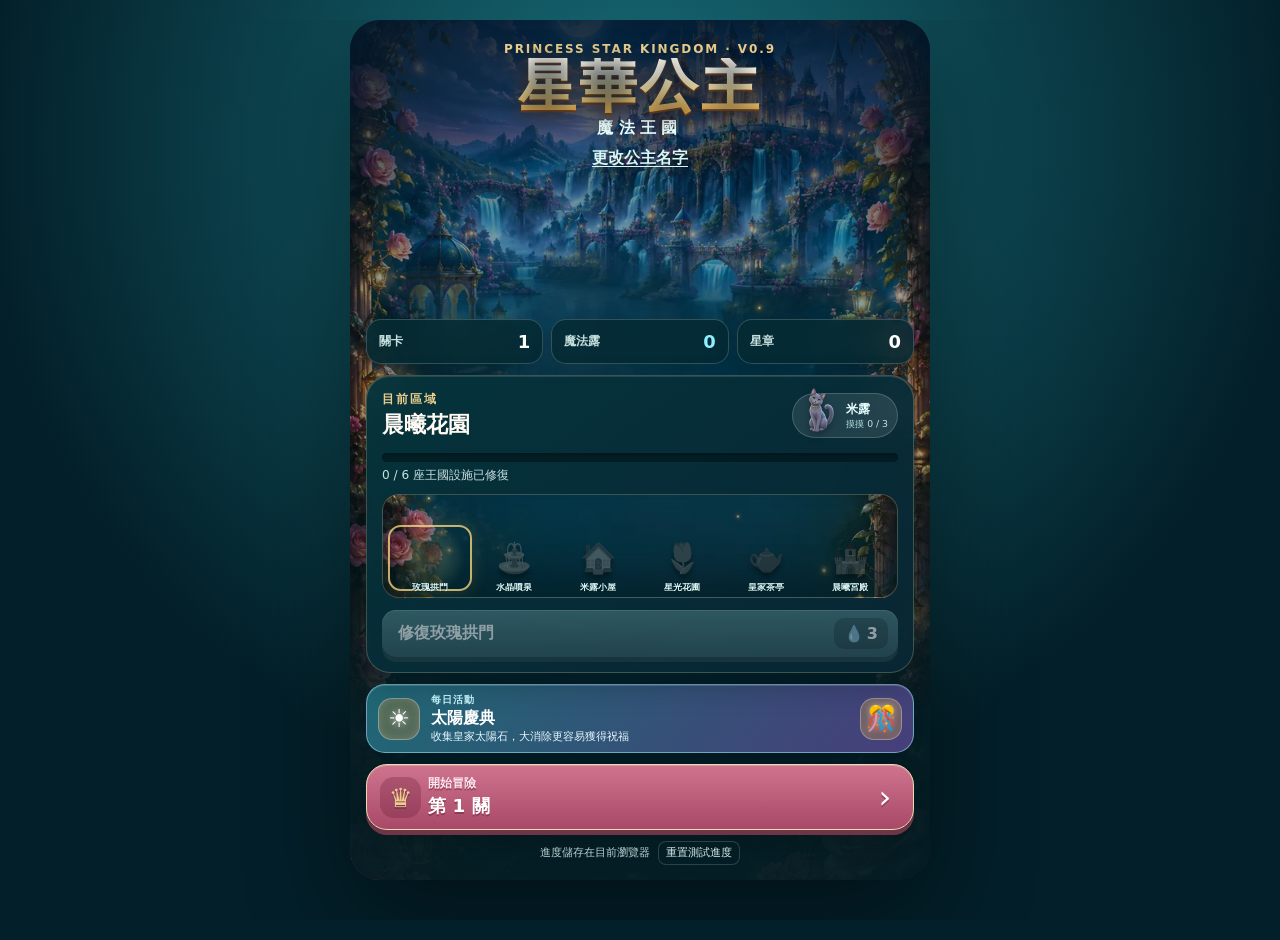
==== commit ca31b31f: "Release Princess Star Kingdom V0.9" ====
--- a/princess-star-kingdom/index.html
+++ b/princess-star-kingdom/index.html
@@ -7,7 +7,7 @@
   <meta name="apple-mobile-web-app-capable" content="yes">
   <meta name="apple-mobile-web-app-status-bar-style" content="black-translucent">
   <meta name="apple-mobile-web-app-title" content="星華公主">
-  <meta name="description" content="星華公主與白貓米露的原創魔法三消王國冒險。">
+  <meta name="description" content="星華公主與俄羅斯藍貓米露的原創魔法三消王國冒險。">
   <link rel="manifest" href="manifest.webmanifest">
   <link rel="apple-touch-icon" href="assets/app-icon-192.png">
   <link rel="stylesheet" href="styles.css">
@@ -20,7 +20,7 @@
       <div class="home-shade" aria-hidden="true"></div>
 
       <header class="home-header">
-        <p class="eyebrow">PRINCESS STAR KINGDOM · V0.8</p>
+        <p class="eyebrow">PRINCESS STAR KINGDOM · V0.9</p>
         <h1><span id="princessName">星華</span>公主</h1>
         <p class="subtitle">魔法王國</p>
         <button id="renameBtn" class="text-button" type="button">更改公主名字</button>
@@ -39,10 +39,10 @@
               <p class="card-kicker">目前區域</p>
               <h2 id="kingdomTitle">晨曦花園</h2>
             </div>
-            <div class="cat-badge" aria-label="白貓米露會在關卡中協助你">
-              <span aria-hidden="true">🐱</span>
-              <small>米露</small>
-            </div>
+            <button id="miluHomeBtn" class="cat-badge milu-home" type="button" aria-label="摸摸俄羅斯藍貓米露，累積下一關蓄力">
+              <img src="assets/milu-russian-blue-v1.webp" alt="">
+              <span><small>米露</small><em id="miluReady">點我互動</em></span>
+            </button>
           </div>
 
           <div class="progress-track" aria-label="王國修復進度">
@@ -59,13 +59,13 @@
         </section>
 
         <button id="eventBtn" class="event-button" type="button">
-          <span class="event-sigil" aria-hidden="true">✦</span>
+          <span id="eventLeft" class="event-side event-left" aria-hidden="true">🌹</span>
           <span class="event-info">
             <small>每日活動</small>
             <strong id="eventTitle">玫瑰星雨</strong>
             <em id="eventCopy">收集皇冠紅寶石，獎勵魔法露 ×2</em>
           </span>
-          <span class="event-reward" aria-hidden="true">×2</span>
+          <span id="eventRight" class="event-side event-right" aria-hidden="true">🌠</span>
         </button>
 
         <button id="playBtn" class="play-button" type="button">
@@ -73,7 +73,10 @@
           <span><small>開始冒險</small><strong>第 <span id="playLevel">1</span> 關</strong></span>
           <span class="play-arrow" aria-hidden="true">›</span>
         </button>
-        <p class="save-note">進度會自動保存在這台裝置</p>
+        <div class="save-row">
+          <p class="save-note">進度儲存在目前瀏覽器</p>
+          <button id="resetBtn" class="reset-button" type="button">重置測試進度</button>
+        </div>
       </div>
     </section>
 
@@ -97,8 +100,11 @@
           <div class="boss-track"><span id="bossHpBar"></span></div>
         </div>
         <div id="petMeter" class="pet-meter" aria-label="米露的魔法蓄力">
-          <span class="pet-avatar" aria-hidden="true">🐱</span>
+          <span class="pet-avatar" aria-hidden="true"><img src="assets/milu-russian-blue-v1.webp" alt=""></span>
           <div><small>米露魔法</small><div class="pet-track"><span id="petCharge"></span></div></div>
+        </div>
+        <div id="challengeMission" class="challenge-chip" aria-label="皇家挑戰進度">
+          <small>皇家挑戰</small><strong id="challengeText">特殊 0 / 3</strong>
         </div>
       </section>
 
--- a/princess-star-kingdom/styles.css
+++ b/princess-star-kingdom/styles.css
@@ -168,17 +168,26 @@
 .card-heading h2 { margin: 2px 0 0; font-family: Georgia, "Noto Serif TC", serif; font-size: 1.38rem; }
 
 .cat-badge {
+  position: relative;
   display: flex;
   align-items: center;
-  gap: 5px;
-  padding: 5px 9px 5px 5px;
+  gap: 7px;
+  padding: 2px 9px 2px 3px;
+  border: 1px solid rgba(255,255,255,.18);
   border-radius: 999px;
   background: rgba(255,255,255,.1);
   color: #e8ffff;
-}
-
-.cat-badge span { display: grid; place-items: center; width: 32px; height: 32px; background: #dff7fa; border-radius: 50%; font-size: 1.23rem; }
+  cursor: pointer;
+}
+
+.cat-badge img { width: 43px; height: 48px; margin-top: -9px; object-fit: contain; filter: drop-shadow(0 3px 4px rgba(0,0,0,.35)); }
+.cat-badge span { display: block; text-align: left; }
+.cat-badge small, .cat-badge em { display: block; }
 .cat-badge small { font-size: .77rem; font-weight: 850; }
+.cat-badge em { color: #bde8e8; font-size: .58rem; font-style: normal; white-space: nowrap; }
+.cat-badge.ready { border-color: #ffe69c; box-shadow: 0 0 15px rgba(255,221,119,.35); }
+.cat-badge.patted img { animation: miluPat .9s ease-out; }
+.milu-heart { position: absolute; z-index: 3; left: 18px; top: -8px; color: #ffabc2; font-style: normal; text-shadow: 0 0 7px #fff; animation: miluHeart 1.15s ease-out forwards; }
 
 .progress-track,
 .boss-track,
@@ -203,39 +212,48 @@
 .progress-copy { margin: 5px 0 10px; color: var(--muted); font-size: .76rem; }
 
 .district-path {
-  display: grid;
-  grid-template-columns: repeat(3, 1fr);
-  gap: 6px;
+  position: relative;
+  display: grid;
+  grid-template-columns: repeat(6, 1fr);
+  align-items: end;
+  gap: 2px;
+  min-height: 104px;
+  padding: 25px 6px 7px;
   margin-bottom: 12px;
+  border: 1px solid rgba(255,235,184,.22);
+  border-radius: 17px;
+  background:
+    linear-gradient(180deg, rgba(11,58,70,.18), rgba(5,35,43,.62)),
+    url("assets/princess-kingdom-v2.webp") center 60% / cover no-repeat;
+  box-shadow: inset 0 -20px 30px rgba(0,27,34,.42);
+  overflow: hidden;
 }
 
 .district {
   position: relative;
   display: grid;
-  grid-template-columns: 38px 1fr;
-  align-items: center;
-  gap: 5px;
-  min-height: 52px;
-  padding: 5px 6px;
-  border: 1px solid rgba(255,255,255,.11);
-  border-radius: 14px;
-  background: rgba(0, 24, 31, .45);
+  place-items: center;
+  min-width: 0;
+  min-height: 64px;
+  padding: 2px;
+  border: 0;
+  border-radius: 12px;
+  background: transparent;
   color: #719296;
-  overflow: hidden;
-}
-.facility-object { display: grid; place-items: center; width: 36px; height: 38px; border-radius: 12px; background: rgba(0,0,0,.2); filter: grayscale(1); opacity: .45; font-size: 1.55rem; transform: scale(.9); transition: filter .3s ease, opacity .3s ease, transform .3s ease; }
-.facility-name { color: #8fa9ad; font-size: .75rem; font-weight: 800; line-height: 1.25; }
+}
+.facility-object { display: grid; place-items: center; width: 100%; height: 48px; filter: grayscale(1) brightness(.55); opacity: .48; font-size: clamp(1.6rem, 7vw, 2.25rem); transform: scale(.82); transition: filter .3s ease, opacity .3s ease, transform .3s ease; text-shadow: 0 6px 5px rgba(0,0,0,.65); }
+.facility-name { position: absolute; left: 50%; bottom: -2px; transform: translateX(-50%); max-width: 72px; overflow: hidden; color: #dff8f6; font-size: .55rem; font-weight: 850; line-height: 1; text-overflow: ellipsis; white-space: nowrap; text-shadow: 0 1px 3px #001e24; }
+.facility-level { position: absolute; right: 0; top: 2px; padding: 2px 4px; border: 1px solid rgba(255,239,179,.7); border-radius: 7px; background: rgba(5,36,45,.82); color: #ffe69a; font-size: .52rem; }
 
 .district.done {
   color: #fff;
-  background: linear-gradient(145deg, rgba(40, 168, 159, .52), rgba(25, 102, 122, .65));
-  border-color: rgba(145, 255, 233, .35);
-}
-.district.done .facility-object { background: rgba(255,255,255,.12); filter: none; opacity: 1; transform: scale(1); }
+  background: radial-gradient(circle at 50% 66%, rgba(80,220,190,.21), transparent 58%);
+}
+.district.done .facility-object { filter: none; opacity: 1; transform: scale(1); }
 .district.done .facility-name { color: #edffff; }
 
-.district.current { border-color: var(--gold); box-shadow: 0 0 0 2px rgba(255, 211, 111, .13), 0 0 18px rgba(255, 202, 84, .18); }
-.district.done::after { content: "✓"; position: absolute; right: -3px; bottom: -4px; width: 18px; height: 18px; border-radius: 50%; display: grid; place-items: center; background: var(--gold); color: #4c3310; font-size: .68rem; font-weight: 950; }
+.district.current { outline: 2px solid rgba(255,222,133,.75); outline-offset: -1px; background: radial-gradient(circle, rgba(255,223,129,.25), transparent 68%); box-shadow: 0 0 18px rgba(255, 202, 84, .18); }
+.district.done::after { content: "✓"; position: absolute; left: 1px; top: 2px; width: 16px; height: 16px; border-radius: 50%; display: grid; place-items: center; background: var(--gold); color: #4c3310; font-size: .58rem; font-weight: 950; box-shadow: 0 2px 5px rgba(0,0,0,.3); }
 .district.just-built { z-index: 2; animation: facilityBuild .82s ease-out; }
 .build-drop { --x: 0px; --delay: 0ms; position: absolute; z-index: 3; left: 50%; top: 50%; font-size: .9rem; font-style: normal; pointer-events: none; animation: buildDrop .85s var(--delay) ease-out forwards; }
 
@@ -286,7 +304,9 @@
 .play-button strong { font-size: 1.15rem; }
 .play-crown { display: grid; place-items: center; width: 41px; height: 41px; border-radius: 14px; background: rgba(93, 20, 51, .27); color: var(--gold); font-size: 1.65rem; }
 .play-arrow { text-align: center; font-size: 2rem; font-weight: 400; }
-.save-note { margin: -1px 0 0; color: #b7d5d5; font-size: .72rem; text-align: center; }
+.save-row { display: flex; align-items: center; justify-content: center; gap: 8px; }
+.save-note { margin: -1px 0 0; color: #b7d5d5; font-size: .7rem; text-align: center; }
+.reset-button { padding: 4px 7px; border: 1px solid rgba(255,255,255,.16); border-radius: 8px; background: rgba(3,31,39,.64); color: #d9eded; font-size: .66rem; cursor: pointer; }
 
 .event-button {
   width: 100%;
@@ -305,13 +325,16 @@
   text-align: left;
 }
 .event-button:active { transform: translateY(2px); }
-.event-sigil { display: grid; place-items: center; width: 42px; height: 42px; border: 1px solid rgba(255,255,255,.4); border-radius: 14px; background: conic-gradient(#62e8ff, #ad84ff, #ffe180, #62e8ff); color: #fff; font-size: 1.55rem; text-shadow: 0 0 9px #fff; box-shadow: inset 0 0 11px rgba(255,255,255,.52), 0 0 13px rgba(113,226,255,.42); }
+.event-side { display: grid; place-items: center; width: 42px; height: 42px; border: 1px solid rgba(255,255,255,.35); border-radius: 14px; background: rgba(255,255,255,.12); font-size: 1.55rem; text-shadow: 0 0 9px rgba(255,255,255,.72); box-shadow: inset 0 0 11px rgba(255,255,255,.18); animation: eventFloat 2.2s ease-in-out infinite alternate; }
+.event-right { animation-delay: -1.1s; }
+.event-button[data-theme="rose"] .event-side { background: rgba(154,50,94,.36); }
+.event-button[data-theme="moon"] .event-side { background: rgba(67,63,139,.38); }
+.event-button[data-theme="sun"] .event-side { background: rgba(164,111,28,.36); }
 .event-info { min-width: 0; }
 .event-info small, .event-info strong, .event-info em { display: block; }
 .event-info small { color: #c7f8ff; font-size: .64rem; font-weight: 850; letter-spacing: .1em; }
 .event-info strong { margin: 1px 0; font-size: 1rem; }
 .event-info em { overflow: hidden; color: #e8f8ff; font-size: .67rem; font-style: normal; text-overflow: ellipsis; white-space: nowrap; }
-.event-reward { display: grid; place-items: center; width: 39px; height: 31px; border: 1px solid #ffe9a1; border-radius: 11px; background: rgba(41, 19, 81, .42); color: #ffe582; font-weight: 950; }
 
 .game-screen {
   padding: calc(env(safe-area-inset-top) + 8px) 4px calc(env(safe-area-inset-bottom) + 8px);
@@ -348,7 +371,7 @@
   box-shadow: inset 0 1px rgba(255,255,255,.08);
 }
 
-.mission-chip { display: flex; align-items: center; gap: 9px; min-width: 118px; }
+.mission-chip { display: flex; align-items: center; gap: 7px; min-width: 105px; }
 .mission-chip small, .mission-chip strong { display: block; }
 .mission-chip small { color: var(--muted); font-size: .68rem; }
 .mission-chip strong { font-size: 1.25rem; }
@@ -366,14 +389,21 @@
 .boss-track { height: 12px; border: 1px solid rgba(255,255,255,.1); }
 .boss-track span { background: linear-gradient(90deg, #47d0c5, #f4d772); }
 
-.pet-meter { position: relative; display: flex; align-items: center; gap: 6px; min-width: 104px; padding: 4px 5px 4px 8px; border-left: 1px solid var(--line); border-radius: 12px; transition: background .2s ease, box-shadow .2s ease; }
-.pet-avatar { display: grid; place-items: center; width: 34px; height: 34px; border: 1px solid rgba(255,255,255,.34); border-radius: 50%; background: radial-gradient(circle at 40% 35%, #fff, #caedf2 70%); font-size: 1.35rem; box-shadow: 0 3px 8px rgba(0,0,0,.28); }
+.pet-meter { position: relative; display: flex; align-items: center; gap: 5px; min-width: 91px; padding: 4px 4px 4px 6px; border-left: 1px solid var(--line); border-radius: 12px; transition: background .2s ease, box-shadow .2s ease; }
+.pet-avatar { display: grid; place-items: center; width: 34px; height: 34px; overflow: hidden; border: 1px solid rgba(255,255,255,.34); border-radius: 50%; background: radial-gradient(circle at 40% 35%, #fff, #caedf2 70%); box-shadow: 0 3px 8px rgba(0,0,0,.28); }
+.pet-avatar img { width: 31px; height: 43px; margin-top: 7px; object-fit: contain; }
 .pet-meter > div { flex: 1; }
 .pet-meter small { display: block; margin-bottom: 4px; color: var(--muted); font-size: .62rem; }
 .pet-track { height: 7px; }
 .pet-track span { background: linear-gradient(90deg, #68d9f0, #fff0a3); }
 .pet-meter.ready { background: rgba(107, 225, 240, .16); box-shadow: 0 0 18px rgba(100, 235, 255, .44); animation: petReady 1s ease-in-out infinite alternate; }
 .pet-meter.ready .pet-avatar { box-shadow: 0 0 8px #fff, 0 0 20px #63eaff; transform: scale(1.08); }
+
+.challenge-chip { min-width: 82px; padding: 5px 7px; border-left: 1px solid var(--line); border-radius: 11px; text-align: center; background: rgba(255,255,255,.04); }
+.challenge-chip small, .challenge-chip strong { display: block; }
+.challenge-chip small { color: var(--muted); font-size: .58rem; }
+.challenge-chip strong { margin-top: 3px; color: #ffe398; font-size: .66rem; }
+.challenge-chip.complete { border-color: rgba(255,227,152,.65); background: rgba(191,138,43,.18); box-shadow: 0 0 13px rgba(255,217,111,.22); }
 
 .board-shell { position: relative; align-self: center; width: 100%; }
 .game-board {
@@ -501,31 +531,33 @@
 .princess-bomb-fx,
 .ufo-flight,
 .tool-cast { position: absolute; z-index: 13; width: 0; height: 0; pointer-events: none; }
-.royal-rocket { --delay: 0ms; --lane: 0px; position: absolute; left: 0; top: 0; font-size: 1.75rem; filter: drop-shadow(0 2px 2px rgba(0,0,0,.45)); opacity: 0; }
-.rocket-row .royal-rocket { animation: royalRocketRow .55s var(--delay) ease-in forwards; }
-.rocket-col .royal-rocket { animation: royalRocketCol .55s var(--delay) ease-in forwards; }
-.rocket-crown { position: absolute; left: 0; top: 0; display: grid; place-items: center; width: 42px; height: 42px; border: 2px solid #f6d98a; border-radius: 50%; background: rgba(17,71,83,.9); color: #f8d77b; font-size: 1.4rem; font-style: normal; transform: translate(-50%,-50%) scale(.2); animation: rocketCrown .55s ease-out forwards; }
-.game-board.royal-impact { animation: royalImpact .42s ease-out; }
-
-.bomb-icon { position: absolute; left: 0; top: 0; font-size: 2.65rem; filter: drop-shadow(0 4px 3px rgba(0,0,0,.5)); transform: translate(-50%,-90px) scale(.65); animation: princessBomb .62s ease-in forwards; }
-.bomb-wave { position: absolute; left: 0; top: 0; width: 120px; height: 120px; border: 5px solid rgba(244,166,187,.8); border-radius: 50%; box-shadow: inset 0 0 18px rgba(255,216,226,.5); transform: translate(-50%,-50%) scale(.05); animation: bombWave .64s .18s ease-out forwards; }
-.bomb-petal { --angle: 0deg; position: absolute; left: -8px; top: -10px; font-size: .95rem; font-weight: 400; transform: rotate(var(--angle)) translateX(8px) scale(.2); animation: bombPetal .58s .2s ease-out forwards; }
-
-.ufo-flight { --dx: 0px; --dy: 0px; display: grid; place-items: center; width: 48px; height: 35px; border-radius: 50%; background: rgba(47,102,121,.3); font-size: 2rem; filter: drop-shadow(0 3px 3px rgba(0,0,0,.45)); transform: translate(-50%,-50%) scale(.65); animation: ufoFlight .5s ease-in-out forwards; }
+.royal-rocket { --delay: 0ms; --lane: 0px; position: absolute; left: 0; top: 0; width: 58px; height: 86px; object-fit: contain; filter: drop-shadow(0 4px 4px rgba(0,0,0,.5)) drop-shadow(0 0 9px rgba(255,202,101,.62)); opacity: 0; }
+.rocket-row .royal-rocket { animation: royalRocketRow 1.12s var(--delay) cubic-bezier(.2,.7,.3,1) forwards; }
+.rocket-col .royal-rocket { animation: royalRocketCol 1.12s var(--delay) cubic-bezier(.2,.7,.3,1) forwards; }
+.rocket-smoke { --delay: 0ms; --drift: 0px; position: absolute; left: -9px; top: -9px; width: 18px; height: 18px; border-radius: 50%; background: radial-gradient(circle at 40% 35%, #fffdf0, #d7e1dd 55%, rgba(151,177,180,.2) 72%, transparent 74%); opacity: 0; animation: rocketSmoke 1s var(--delay) ease-out forwards; }
+.rocket-crown { position: absolute; left: 0; top: 0; display: grid; place-items: center; width: 48px; height: 48px; border: 2px solid #f6d98a; border-radius: 50%; background: rgba(17,71,83,.88); color: #f8d77b; font-size: 1.55rem; font-style: normal; transform: translate(-50%,-50%) scale(.2); animation: rocketCrown 1.25s ease-out forwards; }
+.game-board.royal-impact { animation: royalImpact .85s ease-out; }
+
+.bomb-icon { position: absolute; left: 0; top: 0; width: 82px; height: 82px; object-fit: contain; filter: drop-shadow(0 5px 5px rgba(0,0,0,.52)) drop-shadow(0 0 9px rgba(255,190,92,.45)); transform: translate(-50%,-110px) scale(.58); animation: princessBomb 1.3s ease-in-out forwards; }
+.bomb-fuse-spark { position: absolute; left: 20px; top: -38px; width: 18px; height: 18px; border-radius: 50%; background: radial-gradient(circle, #fff 0 18%, #ffe06a 26% 52%, #ff8a39 54% 70%, transparent 72%); box-shadow: 0 0 13px #fff0a2, 0 0 25px #ff9639; opacity: 0; animation: fuseSpark 1.25s ease-out forwards; }
+.bomb-wave { position: absolute; left: 0; top: 0; width: 160px; height: 160px; border: 7px double rgba(244,166,187,.85); border-radius: 50%; box-shadow: inset 0 0 22px rgba(255,216,226,.6), 0 0 30px rgba(255,84,143,.48); transform: translate(-50%,-50%) scale(.05); animation: bombWave .88s .66s ease-out forwards; }
+.bomb-petal { --angle: 0deg; position: absolute; left: -8px; top: -10px; font-size: 1rem; font-weight: 400; transform: rotate(var(--angle)) translateX(8px) scale(.2); animation: bombPetal .9s .68s ease-out forwards; }
+
+.ufo-flight { --dx: 0px; --dy: 0px; display: grid; place-items: center; width: 52px; height: 39px; border-radius: 50%; background: rgba(47,102,121,.3); font-size: 2.2rem; filter: drop-shadow(0 3px 3px rgba(0,0,0,.45)); transform: translate(-50%,-50%) scale(.65); animation: ufoFlight .9s ease-in-out forwards; }
 .ufo-flight::after { content: ""; position: absolute; left: 50%; top: 68%; width: 24px; height: 38px; background: linear-gradient(rgba(253,232,149,.45), transparent); clip-path: polygon(38% 0,62% 0,100% 100%,0 100%); transform: translateX(-50%); }
-.tile.ufo-target { animation: ufoTarget .5s ease-out; }
-
-.tool-cast-icon { position: absolute; left: 0; top: 0; display: grid; place-items: center; width: 54px; height: 54px; border: 2px solid rgba(255,239,189,.85); border-radius: 18px; background: rgba(15,78,88,.9); font-size: 2rem; box-shadow: 0 6px 14px rgba(0,0,0,.28); transform: translate(-50%,-50%) scale(.4); animation: toolIcon .62s ease-out forwards; }
-.tool-particle { --angle: 0deg; --distance: 44px; position: absolute; left: -6px; top: -7px; color: #f8df91; font-size: .85rem; font-style: normal; transform: rotate(var(--angle)) translateX(4px) scale(.3); animation: toolParticle .56s .08s ease-out forwards; }
+.tile.ufo-target { animation: ufoTarget .9s ease-out; }
+
+.tool-cast-icon { position: absolute; left: 0; top: 0; display: grid; place-items: center; width: 58px; height: 58px; border: 2px solid rgba(255,239,189,.85); border-radius: 18px; background: rgba(15,78,88,.9); font-size: 2.1rem; box-shadow: 0 6px 14px rgba(0,0,0,.28); transform: translate(-50%,-50%) scale(.4); animation: toolIcon 1.02s ease-out forwards; }
+.tool-particle { --angle: 0deg; --distance: 44px; position: absolute; left: -6px; top: -7px; color: #f8df91; font-size: .85rem; font-style: normal; transform: rotate(var(--angle)) translateX(4px) scale(.3); animation: toolParticle .94s .1s ease-out forwards; }
 .tool-wand .tool-cast-icon { animation-name: wandFly; }
 .tool-rose .tool-particle { animation-name: roseFall; }
 .tool-rose .tool-cast-icon { background: rgba(132,49,78,.92); }
 .tool-hourglass .tool-cast-icon { background: rgba(77,62,130,.92); }
-.game-board.tool-shuffling { animation: toolShuffle .58s ease-in-out; }
+.game-board.tool-shuffling { animation: toolShuffle 1s ease-in-out; }
 
 .pet-cast { position: absolute; z-index: 13; width: 0; height: 0; pointer-events: none; }
-.pet-cast-avatar { position: absolute; left: 0; top: 0; display: grid; place-items: center; width: 72px; height: 72px; border: 4px solid #fff; border-radius: 50%; background: radial-gradient(circle, #fff, #d5f8ff 62%, #6fd7ed); font-size: 2.65rem; box-shadow: 0 0 16px #fff, 0 0 38px #60e5ff; transform: translate(-170px, 48px) scale(.45) rotate(-15deg); animation: petDash 1.05s ease-out forwards; }
-.pet-paw { position: absolute; left: 0; top: 0; color: #fff5b0; font-size: 1.2rem; font-style: normal; text-shadow: 0 0 8px #fff, 0 0 16px #69eaff; opacity: 0; transform: translate(calc(var(--x) - 100px), calc(var(--y) + 45px)) scale(.2); animation: pawTrail .72s var(--delay) ease-out forwards; }
+.pet-cast-avatar { position: absolute; left: 0; top: 0; width: 82px; height: 112px; object-fit: contain; filter: drop-shadow(0 0 9px #fff) drop-shadow(0 0 22px #60e5ff); transform: translate(-170px, 48px) scale(.45) rotate(-15deg); animation: petDash 1.48s ease-out forwards; }
+.pet-paw { position: absolute; left: 0; top: 0; color: #fff5b0; font-size: 1.2rem; font-style: normal; text-shadow: 0 0 8px #fff, 0 0 16px #69eaff; opacity: 0; transform: translate(calc(var(--x) - 100px), calc(var(--y) + 45px)) scale(.2); animation: pawTrail 1.08s var(--delay) ease-out forwards; }
 
 .effect-banner {
   position: absolute;
@@ -546,7 +578,7 @@
   font-size: 1.2rem;
   box-shadow: 0 10px 30px rgba(0,0,0,.35);
 }
-.effect-banner.show { animation: banner 1.05s ease; }
+.effect-banner.show { animation: banner 1.45s ease; }
 
 .booster-bar { text-align: center; }
 .booster-tools {
@@ -623,11 +655,13 @@
 @keyframes pawTrail { 0% { opacity: 0; transform: translate(calc(var(--x) - 100px), calc(var(--y) + 45px)) scale(.2); } 28% { opacity: 1; transform: translate(var(--x), var(--y)) scale(1); } 100% { opacity: 0; transform: translate(calc(var(--x) + 65px), calc(var(--y) - 70px)) scale(.55) rotate(24deg); } }
 @keyframes facilityBuild { 0% { transform: scale(.92); } 45% { transform: scale(1.08); border-color: #ffe092; } 100% { transform: scale(1); } }
 @keyframes buildDrop { 0% { opacity: 0; transform: translate(var(--x), 42px) scale(.5); } 35% { opacity: 1; } 100% { opacity: 0; transform: translate(var(--x), -46px) scale(1); } }
-@keyframes royalRocketRow { 0% { opacity: 0; transform: translate(-58vw,var(--lane)) rotate(45deg) scale(.7); } 15%,82% { opacity: 1; } 100% { opacity: 0; transform: translate(58vw,var(--lane)) rotate(45deg) scale(1); } }
-@keyframes royalRocketCol { 0% { opacity: 0; transform: translate(var(--lane),-58vw) rotate(135deg) scale(.7); } 15%,82% { opacity: 1; } 100% { opacity: 0; transform: translate(var(--lane),58vw) rotate(135deg) scale(1); } }
+@keyframes royalRocketRow { 0% { opacity: 0; transform: translate(-60vw,var(--lane)) translate(-50%,-50%) rotate(90deg) scale(.7); } 16%,82% { opacity: 1; } 48% { transform: translate(-6vw,var(--lane)) translate(-50%,-50%) rotate(90deg) scale(1.05); } 100% { opacity: 0; transform: translate(60vw,var(--lane)) translate(-50%,-50%) rotate(90deg) scale(.9); } }
+@keyframes royalRocketCol { 0% { opacity: 0; transform: translate(var(--lane),-60vw) translate(-50%,-50%) rotate(180deg) scale(.7); } 16%,82% { opacity: 1; } 48% { transform: translate(var(--lane),-6vw) translate(-50%,-50%) rotate(180deg) scale(1.05); } 100% { opacity: 0; transform: translate(var(--lane),60vw) translate(-50%,-50%) rotate(180deg) scale(.9); } }
+@keyframes rocketSmoke { 0% { opacity: 0; transform: translate(-50%,-50%) scale(.35); } 22% { opacity: .9; } 100% { opacity: 0; transform: translate(calc(-50% + var(--drift)),34px) scale(1.5); } }
 @keyframes rocketCrown { 0% { opacity: 0; transform: translate(-50%,-50%) scale(.2); } 40% { opacity: 1; transform: translate(-50%,-50%) scale(1); } 100% { opacity: 0; transform: translate(-50%,-50%) scale(1.25); } }
 @keyframes royalImpact { 0%,100% { transform: translate(0); } 30% { transform: translate(-2px,1px); } 60% { transform: translate(2px,-1px); } }
-@keyframes princessBomb { 0% { opacity: 0; transform: translate(-50%,-90px) scale(.65) rotate(-15deg); } 54% { opacity: 1; transform: translate(-50%,-50%) scale(1.05) rotate(5deg); } 75% { opacity: 1; transform: translate(-50%,-50%) scale(.9); } 100% { opacity: 0; transform: translate(-50%,-50%) scale(1.45); } }
+@keyframes princessBomb { 0% { opacity: 0; transform: translate(-50%,-110px) scale(.58) rotate(-14deg); } 35% { opacity: 1; transform: translate(-50%,-50%) scale(1.04) rotate(5deg); } 58% { opacity: 1; transform: translate(-50%,-50%) scale(.94) rotate(-2deg); } 72% { opacity: 1; transform: translate(-50%,-50%) scale(1.08); filter: brightness(1.2) drop-shadow(0 0 16px #ffe58b); } 100% { opacity: 0; transform: translate(-50%,-50%) scale(1.65); } }
+@keyframes fuseSpark { 0%,28% { opacity: 0; transform: scale(.4); } 38%,68% { opacity: 1; transform: scale(1.15) rotate(30deg); } 82% { opacity: 1; transform: scale(1.8) rotate(100deg); } 100% { opacity: 0; transform: scale(2.4); } }
 @keyframes bombWave { 0% { opacity: 0; transform: translate(-50%,-50%) scale(.05); } 25% { opacity: .9; } 100% { opacity: 0; transform: translate(-50%,-50%) scale(1.15); } }
 @keyframes bombPetal { 0% { opacity: 0; transform: rotate(var(--angle)) translateX(7px) scale(.2); } 30% { opacity: 1; } 100% { opacity: 0; transform: rotate(var(--angle)) translateX(76px) scale(.85); } }
 @keyframes ufoFlight { 0% { opacity: 0; transform: translate(-50%,-50%) scale(.55) rotate(-8deg); } 18% { opacity: 1; } 78% { opacity: 1; } 100% { opacity: 0; transform: translate(calc(var(--dx) - 50%),calc(var(--dy) - 50%)) scale(.95) rotate(8deg); } }
@@ -637,6 +671,9 @@
 @keyframes wandFly { 0% { opacity: 0; transform: translate(-150px,70px) scale(.55) rotate(-30deg); } 52% { opacity: 1; transform: translate(-50%,-50%) scale(1.08) rotate(5deg); } 100% { opacity: 0; transform: translate(-50%,-50%) scale(.85) rotate(15deg); } }
 @keyframes roseFall { 0% { opacity: 0; transform: translate(-30px,-80px) rotate(var(--angle)) scale(.45); } 28% { opacity: 1; } 100% { opacity: 0; transform: rotate(var(--angle)) translateX(var(--distance)) scale(.8); } }
 @keyframes toolShuffle { 0%,100% { transform: rotate(0) scale(1); } 35% { transform: rotate(-1.5deg) scale(.97); } 70% { transform: rotate(1.5deg) scale(1.01); } }
+@keyframes miluPat { 0%,100% { transform: translateY(0) rotate(0); } 30% { transform: translateY(-5px) rotate(-5deg); } 58% { transform: translateY(-2px) rotate(5deg); } }
+@keyframes miluHeart { 0% { opacity: 0; transform: translateY(8px) scale(.5); } 25% { opacity: 1; } 100% { opacity: 0; transform: translateY(-34px) scale(1.25) rotate(12deg); } }
+@keyframes eventFloat { from { transform: translateY(2px) rotate(-3deg); } to { transform: translateY(-3px) rotate(4deg); } }
 
 @media (min-width: 700px) {
   body { background: radial-gradient(circle at 50% 15%, #176d78, #031f29 65%); padding: 20px; }
@@ -649,12 +686,12 @@
   .home-header h1 { font-size: 2.25rem; }
   .home-content { gap: 8px; }
   .kingdom-card { padding: 12px; }
-  .district-path { grid-template-columns: repeat(6, 1fr); gap: 4px; margin-bottom: 9px; }
-  .district { grid-template-columns: 1fr; min-height: 43px; padding: 3px; }
-  .facility-object { width: 100%; height: 35px; }
+  .district-path { grid-template-columns: repeat(6, 1fr); min-height: 74px; gap: 2px; padding: 14px 4px 4px; margin-bottom: 9px; }
+  .district { min-height: 49px; padding: 2px; }
+  .facility-object { width: 100%; height: 35px; font-size: 1.55rem; }
   .facility-name { display: none; }
   .event-button { min-height: 52px; padding-block: 5px; }
-  .event-sigil { width: 36px; height: 36px; }
+  .event-side { width: 36px; height: 36px; }
   .event-info em { display: none; }
   .play-button { min-height: 58px; }
   .game-screen { gap: 7px; }
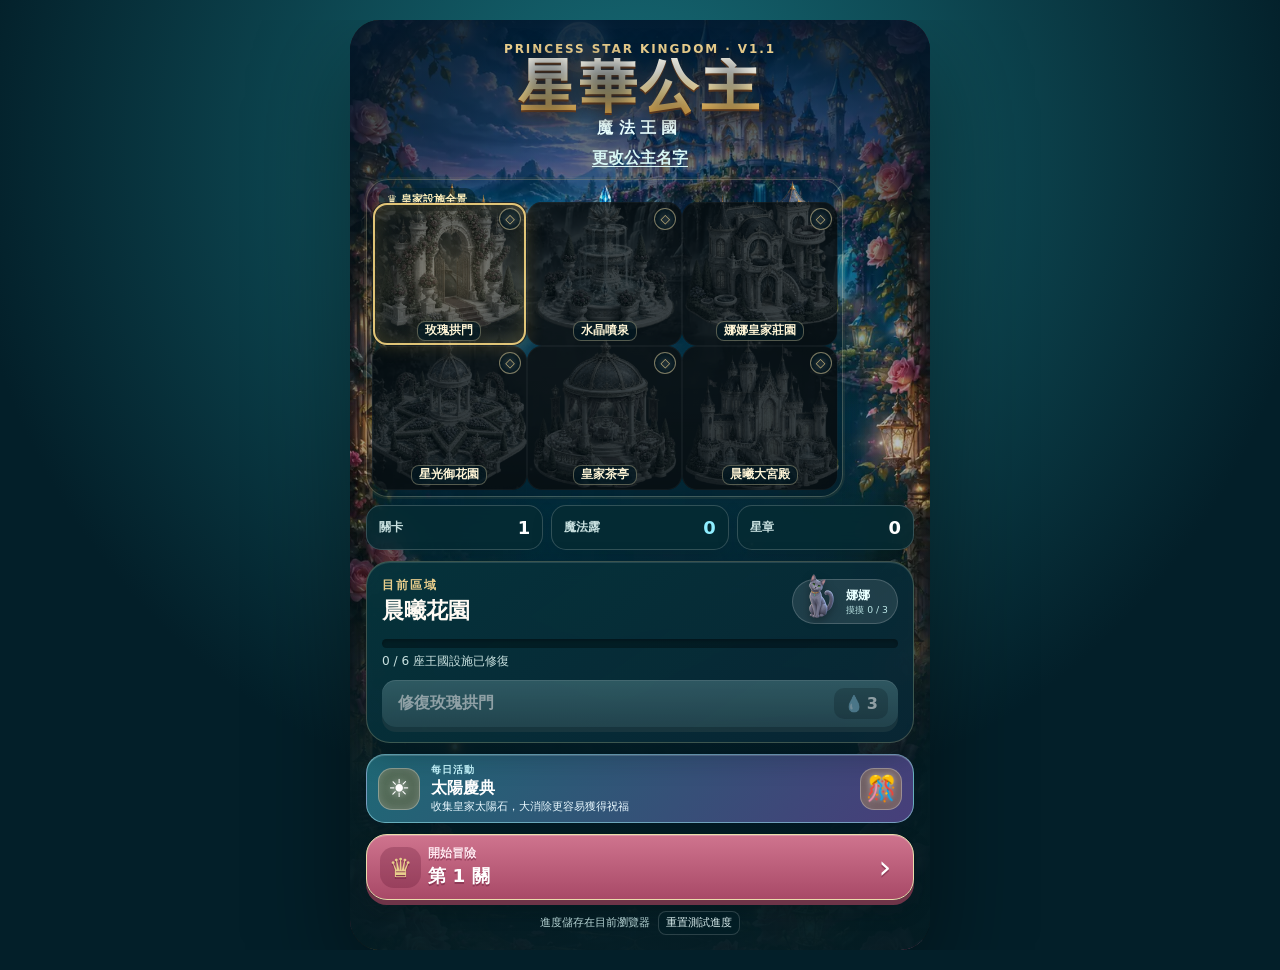
==== commit f93d8bd1: "Release Princess Star Kingdom V1.1" ====
--- a/princess-star-kingdom/index.html
+++ b/princess-star-kingdom/index.html
@@ -7,7 +7,7 @@
   <meta name="apple-mobile-web-app-capable" content="yes">
   <meta name="apple-mobile-web-app-status-bar-style" content="black-translucent">
   <meta name="apple-mobile-web-app-title" content="星華公主">
-  <meta name="description" content="星華公主與俄羅斯藍貓米露的原創魔法三消王國冒險。">
+  <meta name="description" content="星華公主與俄羅斯藍貓娜娜的原創魔法三消王國冒險。">
   <link rel="manifest" href="manifest.webmanifest">
   <link rel="apple-touch-icon" href="assets/app-icon-192.png">
   <link rel="stylesheet" href="styles.css">
@@ -20,11 +20,16 @@
       <div class="home-shade" aria-hidden="true"></div>
 
       <header class="home-header">
-        <p class="eyebrow">PRINCESS STAR KINGDOM · V0.9</p>
+        <p class="eyebrow">PRINCESS STAR KINGDOM · V1.1</p>
         <h1><span id="princessName">星華</span>公主</h1>
         <p class="subtitle">魔法王國</p>
         <button id="renameBtn" class="text-button" type="button">更改公主名字</button>
       </header>
+
+      <section class="kingdom-scene" aria-label="王國設施實景">
+        <p><span aria-hidden="true">♛</span> 皇家設施全景</p>
+        <div id="districtPath" class="district-path" aria-label="建設項目"></div>
+      </section>
 
       <div class="home-content">
         <div class="stat-row" aria-label="遊戲進度">
@@ -39,9 +44,9 @@
               <p class="card-kicker">目前區域</p>
               <h2 id="kingdomTitle">晨曦花園</h2>
             </div>
-            <button id="miluHomeBtn" class="cat-badge milu-home" type="button" aria-label="摸摸俄羅斯藍貓米露，累積下一關蓄力">
+            <button id="miluHomeBtn" class="cat-badge milu-home" type="button" aria-label="摸摸俄羅斯藍貓娜娜，累積下一關蓄力">
               <img src="assets/milu-russian-blue-v1.webp" alt="">
-              <span><small>米露</small><em id="miluReady">點我互動</em></span>
+              <span><small>娜娜</small><em id="miluReady">點我互動</em></span>
             </button>
           </div>
 
@@ -49,8 +54,6 @@
             <span id="kingdomProgress"></span>
           </div>
           <p id="progressText" class="progress-copy">0 / 6 座王國設施已修復</p>
-
-          <div id="districtPath" class="district-path" aria-label="建設項目"></div>
 
           <button id="buildBtn" class="secondary-button" type="button">
             <span id="buildLabel">修復玫瑰拱門</span>
@@ -99,9 +102,9 @@
           <div class="boss-line"><span>淨化黑霧守衛</span><strong id="bossHpText">45 / 45</strong></div>
           <div class="boss-track"><span id="bossHpBar"></span></div>
         </div>
-        <div id="petMeter" class="pet-meter" aria-label="米露的魔法蓄力">
+        <div id="petMeter" class="pet-meter" aria-label="娜娜的魔法蓄力">
           <span class="pet-avatar" aria-hidden="true"><img src="assets/milu-russian-blue-v1.webp" alt=""></span>
-          <div><small>米露魔法</small><div class="pet-track"><span id="petCharge"></span></div></div>
+          <div><small>娜娜魔法</small><div class="pet-track"><span id="petCharge"></span></div></div>
         </div>
         <div id="challengeMission" class="challenge-chip" aria-label="皇家挑戰進度">
           <small>皇家挑戰</small><strong id="challengeText">特殊 0 / 3</strong>
@@ -109,6 +112,16 @@
       </section>
 
       <div class="board-shell">
+        <div class="magic-meters">
+          <div id="crownMeter" class="crown-meter" aria-label="星冠祝福蓄力">
+            <span aria-hidden="true">♛</span><small>星冠祝福</small>
+            <div><i id="crownCharge"></i></div><strong id="crownText">0 / 3</strong>
+          </div>
+          <div id="wishMeter" class="wish-meter" aria-label="星願寶箱蓄力">
+            <span aria-hidden="true">◆</span><small>星願寶箱</small>
+            <div><i id="wishCharge"></i></div><strong id="wishText">0 / 4</strong>
+          </div>
+        </div>
         <div id="effectBanner" class="effect-banner" aria-live="polite"></div>
         <div id="gameBoard" class="game-board" role="grid" aria-label="10 乘 10 魔法寶石棋盤"></div>
       </div>
--- a/princess-star-kingdom/styles.css
+++ b/princess-star-kingdom/styles.css
@@ -54,9 +54,10 @@
 
 .home-screen {
   display: grid;
-  grid-template-rows: auto 1fr;
+  grid-template-rows: auto auto auto;
   isolation: isolate;
-  overflow: hidden;
+  overflow-x: hidden;
+  overflow-y: auto;
 }
 
 .art-backdrop,
@@ -126,11 +127,26 @@
 }
 
 .home-content {
-  align-self: end;
   display: grid;
   gap: 11px;
   padding: 0 16px calc(env(safe-area-inset-bottom) + 15px);
 }
+
+.kingdom-scene {
+  position: relative;
+  align-self: stretch;
+  aspect-ratio: 3 / 2;
+  min-height: 0;
+  margin: 2px 16px 8px;
+  border: 1px solid rgba(255,235,184,.24);
+  border-radius: 22px;
+  overflow: hidden;
+  background:
+    linear-gradient(180deg, rgba(3,23,34,.02), rgba(3,27,35,.22)),
+    url("assets/royal-facilities-atlas-v1.webp") center / cover no-repeat;
+  box-shadow: inset 0 -34px 38px rgba(0,20,29,.26), 0 9px 22px rgba(0,18,25,.22), 0 0 0 2px rgba(226,191,111,.08);
+}
+.kingdom-scene > p { position: absolute; z-index: 2; left: 12px; top: 8px; margin: 0; padding: 4px 8px; border-radius: 9px; background: rgba(3,35,43,.56); color: #fff0bc; font-size: .7rem; font-weight: 850; text-shadow: 0 1px 3px #00272f; }
 
 .stat-row {
   display: grid;
@@ -187,7 +203,9 @@
 .cat-badge em { color: #bde8e8; font-size: .58rem; font-style: normal; white-space: nowrap; }
 .cat-badge.ready { border-color: #ffe69c; box-shadow: 0 0 15px rgba(255,221,119,.35); }
 .cat-badge.patted img { animation: miluPat .9s ease-out; }
-.milu-heart { position: absolute; z-index: 3; left: 18px; top: -8px; color: #ffabc2; font-style: normal; text-shadow: 0 0 7px #fff; animation: miluHeart 1.15s ease-out forwards; }
+.cat-badge.cuddle { z-index: 8; animation: nanaBadgeCuddle 1.75s ease-out; }
+.cat-badge.cuddle img { animation: nanaCuddle 1.75s cubic-bezier(.2,.78,.26,1) forwards; }
+.milu-heart { --heart-x: 0px; --heart-delay: 0ms; position: absolute; z-index: 9; left: 22px; top: -8px; color: #ffabc2; font-style: normal; text-shadow: 0 0 7px #fff, 0 0 14px #6eeeff; animation: miluHeart 1.55s var(--heart-delay) ease-out forwards; }
 
 .progress-track,
 .boss-track,
@@ -212,20 +230,11 @@
 .progress-copy { margin: 5px 0 10px; color: var(--muted); font-size: .76rem; }
 
 .district-path {
-  position: relative;
-  display: grid;
-  grid-template-columns: repeat(6, 1fr);
-  align-items: end;
-  gap: 2px;
-  min-height: 104px;
-  padding: 25px 6px 7px;
-  margin-bottom: 12px;
-  border: 1px solid rgba(255,235,184,.22);
-  border-radius: 17px;
-  background:
-    linear-gradient(180deg, rgba(11,58,70,.18), rgba(5,35,43,.62)),
-    url("assets/princess-kingdom-v2.webp") center 60% / cover no-repeat;
-  box-shadow: inset 0 -20px 30px rgba(0,27,34,.42);
+  position: absolute;
+  inset: 7% 1% 2%;
+  display: grid;
+  grid-template-columns: repeat(3, 1fr);
+  grid-template-rows: repeat(2, 1fr);
   overflow: hidden;
 }
 
@@ -233,26 +242,33 @@
   position: relative;
   display: grid;
   place-items: center;
-  min-width: 0;
-  min-height: 64px;
-  padding: 2px;
-  border: 0;
-  border-radius: 12px;
-  background: transparent;
-  color: #719296;
-}
-.facility-object { display: grid; place-items: center; width: 100%; height: 48px; filter: grayscale(1) brightness(.55); opacity: .48; font-size: clamp(1.6rem, 7vw, 2.25rem); transform: scale(.82); transition: filter .3s ease, opacity .3s ease, transform .3s ease; text-shadow: 0 6px 5px rgba(0,0,0,.65); }
-.facility-name { position: absolute; left: 50%; bottom: -2px; transform: translateX(-50%); max-width: 72px; overflow: hidden; color: #dff8f6; font-size: .55rem; font-weight: 850; line-height: 1; text-overflow: ellipsis; white-space: nowrap; text-shadow: 0 1px 3px #001e24; }
-.facility-level { position: absolute; right: 0; top: 2px; padding: 2px 4px; border: 1px solid rgba(255,239,179,.7); border-radius: 7px; background: rgba(5,36,45,.82); color: #ffe69a; font-size: .52rem; }
+  width: auto;
+  min-height: 0;
+  padding: 2px 4px 20px;
+  border: 1px solid rgba(255,255,255,.04);
+  border-radius: 15px;
+  background: rgba(2,18,27,.48);
+  color: #91a3a2;
+  backdrop-filter: grayscale(.88) brightness(.52);
+  transition: background .45s ease, backdrop-filter .45s ease, box-shadow .45s ease, transform .45s ease;
+}
+.facility-object { position: absolute; z-index: 2; right: 5px; top: 5px; display: grid; place-items: center; width: 22px; height: 22px; border: 1px solid rgba(255,235,174,.62); border-radius: 50%; background: rgba(3,27,38,.76); color: #ffe49a; opacity: .75; font-size: .78rem; text-shadow: 0 0 6px #fff; transition: transform .45s ease, box-shadow .45s ease; }
+.facility-name { position: absolute; z-index: 3; left: 50%; bottom: 4px; transform: translateX(-50%); max-width: calc(100% - 12px); padding: 3px 7px; overflow: hidden; border: 1px solid rgba(255,234,178,.32); border-radius: 8px; background: rgba(3,25,35,.76); color: #fff5d6; font-size: clamp(.58rem, 2.15vw, .72rem); font-weight: 900; line-height: 1; text-overflow: ellipsis; white-space: nowrap; text-shadow: 0 1px 3px #001e24; }
+.facility-level { position: absolute; z-index: 4; left: 5px; top: 5px; padding: 2px 5px; border: 1px solid rgba(255,239,179,.78); border-radius: 7px; background: rgba(5,36,45,.84); color: #ffe69a; font-size: .55rem; box-shadow: 0 2px 6px rgba(0,0,0,.24); }
 
 .district.done {
   color: #fff;
-  background: radial-gradient(circle at 50% 66%, rgba(80,220,190,.21), transparent 58%);
-}
-.district.done .facility-object { filter: none; opacity: 1; transform: scale(1); }
+  background: linear-gradient(180deg, rgba(255,255,255,.01), rgba(4,35,45,.12));
+  backdrop-filter: saturate(1.03) brightness(1.02);
+}
+.district.done .facility-object { opacity: 1; transform: scale(1); }
+.district[data-tier="2"] { box-shadow: inset 0 0 22px rgba(255,213,112,.16); backdrop-filter: saturate(1.12) brightness(1.06); }
+.district[data-tier="2"] .facility-object { transform: scale(1.1); box-shadow: 0 0 10px rgba(255,226,141,.7); }
+.district[data-tier="3"], .district[data-rank="master"] { box-shadow: inset 0 0 30px rgba(255,226,135,.24), 0 0 14px rgba(255,211,96,.15); backdrop-filter: saturate(1.2) brightness(1.1); animation: facilityRoyal 2.2s ease-in-out infinite alternate; }
+.district[data-tier="3"] .facility-object, .district[data-rank="master"] .facility-object { transform: scale(1.18); box-shadow: 0 0 8px #fff, 0 0 16px rgba(255,218,111,.9); }
 .district.done .facility-name { color: #edffff; }
 
-.district.current { outline: 2px solid rgba(255,222,133,.75); outline-offset: -1px; background: radial-gradient(circle, rgba(255,223,129,.25), transparent 68%); box-shadow: 0 0 18px rgba(255, 202, 84, .18); }
+.district.current { z-index: 2; outline: 2px solid rgba(255,222,133,.86); outline-offset: -3px; background: radial-gradient(circle, rgba(255,230,153,.16), rgba(4,29,39,.28) 72%); box-shadow: inset 0 0 26px rgba(255, 223, 129, .25), 0 0 18px rgba(255, 202, 84, .2); }
 .district.done::after { content: "✓"; position: absolute; left: 1px; top: 2px; width: 16px; height: 16px; border-radius: 50%; display: grid; place-items: center; background: var(--gold); color: #4c3310; font-size: .58rem; font-weight: 950; box-shadow: 0 2px 5px rgba(0,0,0,.3); }
 .district.just-built { z-index: 2; animation: facilityBuild .82s ease-out; }
 .build-drop { --x: 0px; --delay: 0ms; position: absolute; z-index: 3; left: 50%; top: 50%; font-size: .9rem; font-style: normal; pointer-events: none; animation: buildDrop .85s var(--delay) ease-out forwards; }
@@ -406,6 +422,15 @@
 .challenge-chip.complete { border-color: rgba(255,227,152,.65); background: rgba(191,138,43,.18); box-shadow: 0 0 13px rgba(255,217,111,.22); }
 
 .board-shell { position: relative; align-self: center; width: 100%; }
+.magic-meters { display: grid; grid-template-columns: repeat(2, minmax(0, 1fr)); gap: 5px; width: min(calc(100% - 14px), 540px); margin: 0 auto 5px; }
+.crown-meter, .wish-meter { display: grid; grid-template-columns: 18px auto minmax(30px, 1fr) 29px; align-items: center; gap: 4px; min-height: 25px; padding: 3px 6px; border: 1px solid rgba(255,228,147,.24); border-radius: 10px; background: rgba(3,35,45,.82); color: #ffe59b; box-shadow: inset 0 1px rgba(255,255,255,.08); }
+.crown-meter > span, .wish-meter > span { display: grid; place-items: center; font-size: .82rem; }
+.crown-meter small, .wish-meter small { color: #d8eeee; font-size: .58rem; font-weight: 800; white-space: nowrap; }
+.crown-meter > div, .wish-meter > div { height: 6px; overflow: hidden; border-radius: 99px; background: rgba(0,12,18,.58); }
+.crown-meter i, .wish-meter i { display: block; width: 0; height: 100%; border-radius: inherit; background: linear-gradient(90deg,#72dbe8,#ffe078); box-shadow: 0 0 8px rgba(255,225,120,.6); transition: width .4s ease; }
+.wish-meter i { background: linear-gradient(90deg,#bd8cff,#ff98cb,#ffe078); }
+.crown-meter strong, .wish-meter strong { font-size: .56rem; text-align: right; }
+.crown-meter.ready, .wish-meter.ready { border-color: rgba(255,226,132,.68); box-shadow: 0 0 12px rgba(255,216,102,.24); }
 .game-board {
   display: grid;
   grid-template-columns: repeat(10, 1fr);
@@ -452,6 +477,11 @@
 .tile.selected { transform: scale(.88); filter: brightness(1.25); outline: 3px solid #fff; outline-offset: 1px; }
 .tile.clearing { transform: scale(.16) rotate(12deg); opacity: 0; filter: brightness(1.8); }
 .tile.invalid { animation: shake .28s ease; }
+.tile.magic-target { z-index: 2; animation: targetPulse 1.85s var(--target-delay,0ms) ease-in-out both; }
+.tile.target-rainbow { box-shadow: inset 0 0 0 3px rgba(255,255,255,.9), 0 0 12px #75ecff, 0 0 20px #ff79bd; }
+.tile.target-rocket { box-shadow: inset 0 0 0 3px rgba(255,239,168,.9), 0 0 16px #6feaff; }
+.tile.target-bomb { box-shadow: inset 0 0 0 3px rgba(255,203,215,.94), 0 0 18px #ff5188; }
+.tile.target-seal { box-shadow: inset 0 0 0 3px rgba(143,246,255,.95), 0 0 18px #66eaff; }
 .tile.blocked,
 .tile.blocked:disabled {
   filter: none;
@@ -532,32 +562,52 @@
 .ufo-flight,
 .tool-cast { position: absolute; z-index: 13; width: 0; height: 0; pointer-events: none; }
 .royal-rocket { --delay: 0ms; --lane: 0px; position: absolute; left: 0; top: 0; width: 58px; height: 86px; object-fit: contain; filter: drop-shadow(0 4px 4px rgba(0,0,0,.5)) drop-shadow(0 0 9px rgba(255,202,101,.62)); opacity: 0; }
-.rocket-row .royal-rocket { animation: royalRocketRow 1.12s var(--delay) cubic-bezier(.2,.7,.3,1) forwards; }
-.rocket-col .royal-rocket { animation: royalRocketCol 1.12s var(--delay) cubic-bezier(.2,.7,.3,1) forwards; }
-.rocket-smoke { --delay: 0ms; --drift: 0px; position: absolute; left: -9px; top: -9px; width: 18px; height: 18px; border-radius: 50%; background: radial-gradient(circle at 40% 35%, #fffdf0, #d7e1dd 55%, rgba(151,177,180,.2) 72%, transparent 74%); opacity: 0; animation: rocketSmoke 1s var(--delay) ease-out forwards; }
+.rocket-row .royal-rocket { animation: royalRocketRow 2.05s var(--delay) cubic-bezier(.16,.66,.28,1) forwards; }
+.rocket-col .royal-rocket { animation: royalRocketCol 2.05s var(--delay) cubic-bezier(.16,.66,.28,1) forwards; }
+.rocket-tail { --delay: 0ms; --lane: 0px; position: absolute; left: 0; top: 0; width: 138px; height: 24px; border-radius: 50%; opacity: 0; background: linear-gradient(90deg, transparent, rgba(88,220,255,.55) 30%, #fff8b8 70%, #fff 100%); box-shadow: 0 0 12px #fff, 0 0 26px #ffdd75, 0 0 42px rgba(78,221,255,.72); filter: blur(1px); transform-origin: 100% 50%; }
+.rocket-row .rocket-tail { animation: rocketTailRow 2.05s var(--delay) cubic-bezier(.16,.66,.28,1) forwards; }
+.rocket-col .rocket-tail { width: 24px; height: 138px; background: linear-gradient(180deg, transparent, rgba(88,220,255,.55) 30%, #fff8b8 70%, #fff 100%); transform-origin: 50% 100%; animation: rocketTailCol 2.05s var(--delay) cubic-bezier(.16,.66,.28,1) forwards; }
+.rocket-smoke { --delay: 0ms; --drift: 0px; position: absolute; left: -9px; top: -9px; width: 18px; height: 18px; border-radius: 50%; background: radial-gradient(circle at 40% 35%, #fffdf0, #d7e1dd 55%, rgba(151,177,180,.2) 72%, transparent 74%); opacity: 0; animation: rocketSmoke 1.55s var(--delay) ease-out forwards; }
+.rocket-wave { --delay: 0ms; --wave-shift: 0vw; position: absolute; left: 0; top: 0; width: 56px; height: 56px; border: 4px solid rgba(255,239,165,.94); border-radius: 50%; box-shadow: 0 0 9px #fff, inset 0 0 10px rgba(92,225,255,.8), 0 0 26px rgba(255,205,91,.78); opacity: 0; }
+.rocket-row .rocket-wave { animation: rocketLightWaveRow 1.45s var(--delay) ease-out forwards; }
+.rocket-col .rocket-wave { animation: rocketLightWaveCol 1.45s var(--delay) ease-out forwards; }
 .rocket-crown { position: absolute; left: 0; top: 0; display: grid; place-items: center; width: 48px; height: 48px; border: 2px solid #f6d98a; border-radius: 50%; background: rgba(17,71,83,.88); color: #f8d77b; font-size: 1.55rem; font-style: normal; transform: translate(-50%,-50%) scale(.2); animation: rocketCrown 1.25s ease-out forwards; }
 .game-board.royal-impact { animation: royalImpact .85s ease-out; }
 
-.bomb-icon { position: absolute; left: 0; top: 0; width: 82px; height: 82px; object-fit: contain; filter: drop-shadow(0 5px 5px rgba(0,0,0,.52)) drop-shadow(0 0 9px rgba(255,190,92,.45)); transform: translate(-50%,-110px) scale(.58); animation: princessBomb 1.3s ease-in-out forwards; }
-.bomb-fuse-spark { position: absolute; left: 20px; top: -38px; width: 18px; height: 18px; border-radius: 50%; background: radial-gradient(circle, #fff 0 18%, #ffe06a 26% 52%, #ff8a39 54% 70%, transparent 72%); box-shadow: 0 0 13px #fff0a2, 0 0 25px #ff9639; opacity: 0; animation: fuseSpark 1.25s ease-out forwards; }
-.bomb-wave { position: absolute; left: 0; top: 0; width: 160px; height: 160px; border: 7px double rgba(244,166,187,.85); border-radius: 50%; box-shadow: inset 0 0 22px rgba(255,216,226,.6), 0 0 30px rgba(255,84,143,.48); transform: translate(-50%,-50%) scale(.05); animation: bombWave .88s .66s ease-out forwards; }
-.bomb-petal { --angle: 0deg; position: absolute; left: -8px; top: -10px; font-size: 1rem; font-weight: 400; transform: rotate(var(--angle)) translateX(8px) scale(.2); animation: bombPetal .9s .68s ease-out forwards; }
-
-.ufo-flight { --dx: 0px; --dy: 0px; display: grid; place-items: center; width: 52px; height: 39px; border-radius: 50%; background: rgba(47,102,121,.3); font-size: 2.2rem; filter: drop-shadow(0 3px 3px rgba(0,0,0,.45)); transform: translate(-50%,-50%) scale(.65); animation: ufoFlight .9s ease-in-out forwards; }
+.bomb-icon { position: absolute; left: 0; top: 0; width: 88px; height: 88px; object-fit: contain; filter: drop-shadow(0 5px 5px rgba(0,0,0,.52)) drop-shadow(0 0 9px rgba(255,190,92,.45)); transform: translate(-50%,-110px) scale(.58); animation: princessBomb 2.18s ease-in-out forwards; }
+.bomb-fuse-spark { position: absolute; left: 20px; top: -38px; width: 18px; height: 18px; border-radius: 50%; background: radial-gradient(circle, #fff 0 18%, #ffe06a 26% 52%, #ff8a39 54% 70%, transparent 72%); box-shadow: 0 0 13px #fff0a2, 0 0 25px #ff9639; opacity: 0; animation: fuseSpark 1.78s ease-out forwards; }
+.bomb-wave { position: absolute; left: 0; top: 0; width: 180px; height: 180px; border: 7px double rgba(244,166,187,.85); border-radius: 50%; box-shadow: inset 0 0 22px rgba(255,216,226,.6), 0 0 30px rgba(255,84,143,.48); transform: translate(-50%,-50%) scale(.05); animation: bombWave 1.08s .98s ease-out forwards; }
+.bomb-blast-core { position: absolute; left: 0; top: 0; width: 148px; height: 148px; border-radius: 50%; opacity: 0; background: radial-gradient(circle, #fff 0 7%, #ffe670 11%, #ff9a45 24%, #e64568 42%, rgba(92,27,50,.55) 58%, transparent 72%); box-shadow: 0 0 20px #fff5af, 0 0 46px #ff7855; transform: translate(-50%,-50%) scale(.04); animation: bombBlastCore 1.12s .94s ease-out forwards; }
+.bomb-petal { --angle: 0deg; --petal-delay: 1s; position: absolute; left: -7px; top: -5px; width: 15px; height: 10px; border-radius: 90% 12% 90% 24%; background: linear-gradient(145deg,#ff7899,#b70f47 72%); box-shadow: 0 0 5px rgba(255,255,255,.8), 0 0 11px rgba(255,49,111,.65); transform: rotate(var(--angle)) translateX(8px) scale(.08); animation: bombPetal 1.48s var(--petal-delay) ease-out forwards; }
+.bomb-firework { --angle: 0deg; --distance: 90px; --delay: 760ms; position: absolute; left: -5px; top: -9px; color: #ffe899; font-size: 1.25rem; font-style: normal; text-shadow: 0 0 7px #fff, 0 0 14px #ff9a4e; opacity: 0; transform: rotate(var(--angle)) translateX(4px) scale(.15); animation: bombFirework 1.15s var(--delay) ease-out forwards; }
+.bomb-smoke-cloud { --smoke-x: 0px; --smoke-y: 0px; --smoke-delay: 1s; position: absolute; left: -28px; top: -28px; width: 56px; height: 56px; border-radius: 50%; opacity: 0; background: radial-gradient(circle at 36% 31%, #fff2ba, #f6a14d 34%, #a43f50 64%, transparent 71%); filter: blur(1px); animation: bombSmoke 1.3s var(--smoke-delay) ease-out forwards; }
+
+.ufo-flight { --dx: 0px; --dy: 0px; display: grid; place-items: center; width: 56px; height: 42px; border-radius: 50%; background: rgba(47,102,121,.3); font-size: 2.35rem; filter: drop-shadow(0 3px 3px rgba(0,0,0,.45)); transform: translate(-50%,-50%) scale(.65); animation: ufoFlight 1.55s ease-in-out forwards; }
 .ufo-flight::after { content: ""; position: absolute; left: 50%; top: 68%; width: 24px; height: 38px; background: linear-gradient(rgba(253,232,149,.45), transparent); clip-path: polygon(38% 0,62% 0,100% 100%,0 100%); transform: translateX(-50%); }
-.tile.ufo-target { animation: ufoTarget .9s ease-out; }
+.ufo-clear-beam { --beam-length: 0px; --beam-angle: 0deg; position: absolute; z-index: 12; width: var(--beam-length); height: 12px; border-radius: 99px; transform-origin: 0 50%; transform: translateY(-50%) rotate(var(--beam-angle)) scaleX(.03); background: linear-gradient(90deg, rgba(115,236,255,.05), #8ff5ff 18%, #fff 55%, #ffe77d 86%, rgba(255,231,125,.05)); box-shadow: 0 0 9px #fff, 0 0 20px #69eaff; opacity: 0; animation: ufoBeam 1.45s .22s ease-out forwards; pointer-events: none; }
+.tile.ufo-target { animation: ufoTarget 1.55s ease-out; }
 
 .tool-cast-icon { position: absolute; left: 0; top: 0; display: grid; place-items: center; width: 58px; height: 58px; border: 2px solid rgba(255,239,189,.85); border-radius: 18px; background: rgba(15,78,88,.9); font-size: 2.1rem; box-shadow: 0 6px 14px rgba(0,0,0,.28); transform: translate(-50%,-50%) scale(.4); animation: toolIcon 1.02s ease-out forwards; }
 .tool-particle { --angle: 0deg; --distance: 44px; position: absolute; left: -6px; top: -7px; color: #f8df91; font-size: .85rem; font-style: normal; transform: rotate(var(--angle)) translateX(4px) scale(.3); animation: toolParticle .94s .1s ease-out forwards; }
-.tool-wand .tool-cast-icon { animation-name: wandFly; }
-.tool-rose .tool-particle { animation-name: roseFall; }
+.tool-wand .tool-cast-icon { width: 70px; height: 70px; border-color: rgba(255,238,158,.94); background: radial-gradient(circle at 68% 28%,#fff7b2 0 6%,transparent 7%), linear-gradient(145deg,rgba(24,92,106,.96),rgba(76,42,111,.96)); font-size: 2.5rem; animation-name: wandFly; animation-duration: 1.82s; }
+.wand-arc { position: absolute; left: 0; top: 0; width: 146px; height: 104px; border: 6px solid transparent; border-top-color: #fff6b2; border-right-color: #73e9ff; border-radius: 50%; filter: drop-shadow(0 0 8px #fff) drop-shadow(0 0 14px #7beaff); opacity: 0; transform: translate(-50%,-50%) rotate(-42deg) scale(.3); animation: wandArc 1.82s ease-out forwards; }
+.wand-star { position: absolute; left: 34px; top: -38px; color: #fff6ae; font-size: 2rem; font-style: normal; text-shadow: 0 0 7px #fff,0 0 18px #72eaff; opacity: 0; animation: wandStar 1.82s ease-out forwards; }
+.rose-rain-petal { --fall-x: 0px; --fall-y: 80px; --delay: 0ms; position: absolute; left: -8px; top: -9px; width: 17px; height: 11px; border-radius: 90% 8% 90% 22%; background: linear-gradient(145deg,#ff91aa,#c52157 70%); box-shadow: 0 0 5px rgba(255,255,255,.72); opacity: 0; transform: translate(var(--fall-x),-120px) rotate(var(--angle)) scale(.25); animation: rosePetalRain 1.72s var(--delay) ease-in forwards; }
 .tool-rose .tool-cast-icon { background: rgba(132,49,78,.92); }
 .tool-hourglass .tool-cast-icon { background: rgba(77,62,130,.92); }
-.game-board.tool-shuffling { animation: toolShuffle 1s ease-in-out; }
+.game-board.shuffle-out .tile:not(.blocked) { animation: shuffleTileOut .72s var(--shuffle-delay,0ms) ease-in forwards; }
+.game-board.shuffle-in .tile:not(.blocked) { animation: shuffleTileIn .78s var(--shuffle-delay,0ms) ease-out backwards; }
 
 .pet-cast { position: absolute; z-index: 13; width: 0; height: 0; pointer-events: none; }
-.pet-cast-avatar { position: absolute; left: 0; top: 0; width: 82px; height: 112px; object-fit: contain; filter: drop-shadow(0 0 9px #fff) drop-shadow(0 0 22px #60e5ff); transform: translate(-170px, 48px) scale(.45) rotate(-15deg); animation: petDash 1.48s ease-out forwards; }
+.pet-cast-avatar { position: absolute; z-index: 2; left: 0; top: 0; width: 88px; height: 120px; object-fit: contain; filter: drop-shadow(0 0 9px #fff) drop-shadow(0 0 22px #60e5ff); transform: translate(-170px, 48px) scale(.45) rotate(-15deg); animation: petDash 1.78s ease-out forwards; }
 .pet-paw { position: absolute; left: 0; top: 0; color: #fff5b0; font-size: 1.2rem; font-style: normal; text-shadow: 0 0 8px #fff, 0 0 16px #69eaff; opacity: 0; transform: translate(calc(var(--x) - 100px), calc(var(--y) + 45px)) scale(.2); animation: pawTrail 1.08s var(--delay) ease-out forwards; }
+.claw-aura { position: absolute; left: 0; top: 0; width: 156px; height: 156px; border: 5px solid rgba(108,239,255,.72); border-left-color: transparent; border-bottom-color: #fff0a2; border-radius: 50%; opacity: 0; filter: drop-shadow(0 0 12px #66eaff); transform: translate(-50%,-50%) scale(.12) rotate(-55deg); animation: clawAura 1.1s .62s ease-out forwards; }
+.claw-slash { --slash-x: 0px; --delay: 650ms; position: absolute; z-index: 4; left: var(--slash-x); top: -70px; width: 18px; height: 142px; clip-path: polygon(50% 0,100% 78%,64% 100%,26% 74%); border-radius: 100% 0 100% 0; background: linear-gradient(180deg, transparent, #fff 14%, #72f1ff 48%, #5fc7ff 76%, transparent); box-shadow: 0 0 10px #fff, 0 0 25px #39dfff; opacity: 0; transform: rotate(43deg) scaleY(.08); animation: clawStrike .9s var(--delay) ease-out forwards; }
+.tile.nana-target { z-index: 3; animation: nanaTarget 1.8s ease-in-out; box-shadow: inset 0 0 0 3px #bffaff,0 0 18px #60e9ff; }
+
+.wish-chest-fx { position: absolute; z-index: 17; left: 50%; top: 50%; width: 0; height: 0; pointer-events: none; }
+.wish-chest-fx b { position: absolute; left: 0; top: 0; display: grid; place-items: center; width: 86px; height: 86px; border: 3px solid #fff2b0; border-radius: 24px; background: radial-gradient(circle,#fff 0 4%,#f4bc55 36%,#7b397e 72%); font-size: 2.8rem; transform: translate(-50%,-50%) scale(.08) rotate(-18deg); box-shadow: 0 0 18px #fff,0 0 38px #e797ff; animation: wishChest 1.55s ease-out forwards; }
+.wish-chest-fx i { --angle: 0deg; --distance: 70px; position: absolute; left: -6px; top: -8px; color: #fff0a1; font-size: 1.1rem; font-style: normal; text-shadow: 0 0 7px #fff,0 0 14px #d788ff; opacity: 0; transform: rotate(var(--angle)) translateX(8px) scale(.2); animation: wishStar 1.2s .28s ease-out forwards; }
 
 .effect-banner {
   position: absolute;
@@ -645,6 +695,7 @@
 @keyframes createCore { 0% { opacity: 0; transform: translate(-50%, -50%) scale(.08) rotate(-55deg); } 34% { opacity: 1; transform: translate(-50%, -50%) scale(1.18) rotate(12deg); } 70% { opacity: .94; transform: translate(-50%, -50%) scale(.9) rotate(0); } 100% { opacity: 0; transform: translate(-50%, -50%) scale(.55); } }
 @keyframes screenFlash { 0% { opacity: 0; transform: scale(.9); } 18% { opacity: .52; transform: scale(1); } 100% { opacity: 0; transform: scale(1.04); } }
 @keyframes boardImpact { 0%, 100% { transform: translate(0); filter: brightness(1); } 25% { transform: translate(-2px, 1px); filter: brightness(1.15); } 50% { transform: translate(2px, -1px); } 75% { transform: translate(-1px, 1px); } }
+@keyframes targetPulse { 0% { opacity: 1; transform: translateY(0) scale(1); filter: brightness(1); } 28% { transform: translateY(-5px) scale(1.08); filter: brightness(1.45) saturate(1.2); } 52% { transform: translateY(2px) scale(.9) rotate(-3deg); } 76% { transform: translateY(-3px) scale(1.04) rotate(2deg); filter: brightness(1.65); } 100% { opacity: 1; transform: translateY(0) scale(.86); filter: brightness(1.35); } }
 @keyframes petReady { from { transform: scale(1); } to { transform: scale(1.025); } }
 @keyframes comboRing { 0% { opacity: 0; transform: translate(-50%, -50%) scale(.05) rotate(-90deg); } 25% { opacity: 1; transform: translate(-50%, -50%) scale(.82) rotate(10deg); } 68% { opacity: .95; transform: translate(-50%, -50%) scale(1) rotate(70deg); } 100% { opacity: 0; transform: translate(-50%, -50%) scale(1.22) rotate(130deg); } }
 @keyframes comboEmblem { 0% { opacity: 0; transform: translate(-50%, -50%) scale(.05) rotate(-80deg); } 28% { opacity: 1; transform: translate(-50%, -50%) scale(1.25) rotate(10deg); } 68% { opacity: 1; transform: translate(-50%, -50%) scale(.92) rotate(0); } 100% { opacity: 0; transform: translate(-50%, -50%) scale(1.55) rotate(34deg); } }
@@ -654,25 +705,46 @@
 @keyframes petDash { 0% { opacity: 0; transform: translate(-170px, 48px) scale(.45) rotate(-15deg); } 32% { opacity: 1; transform: translate(-50%, -50%) scale(1.18) rotate(8deg); } 68% { opacity: 1; transform: translate(-50%, -50%) scale(.94) rotate(-5deg); } 100% { opacity: 0; transform: translate(115px, -95px) scale(.55) rotate(18deg); } }
 @keyframes pawTrail { 0% { opacity: 0; transform: translate(calc(var(--x) - 100px), calc(var(--y) + 45px)) scale(.2); } 28% { opacity: 1; transform: translate(var(--x), var(--y)) scale(1); } 100% { opacity: 0; transform: translate(calc(var(--x) + 65px), calc(var(--y) - 70px)) scale(.55) rotate(24deg); } }
 @keyframes facilityBuild { 0% { transform: scale(.92); } 45% { transform: scale(1.08); border-color: #ffe092; } 100% { transform: scale(1); } }
+@keyframes facilityRoyal { from { transform: scale(1); filter: brightness(1); } to { transform: scale(1.015); filter: brightness(1.1); } }
 @keyframes buildDrop { 0% { opacity: 0; transform: translate(var(--x), 42px) scale(.5); } 35% { opacity: 1; } 100% { opacity: 0; transform: translate(var(--x), -46px) scale(1); } }
 @keyframes royalRocketRow { 0% { opacity: 0; transform: translate(-60vw,var(--lane)) translate(-50%,-50%) rotate(90deg) scale(.7); } 16%,82% { opacity: 1; } 48% { transform: translate(-6vw,var(--lane)) translate(-50%,-50%) rotate(90deg) scale(1.05); } 100% { opacity: 0; transform: translate(60vw,var(--lane)) translate(-50%,-50%) rotate(90deg) scale(.9); } }
 @keyframes royalRocketCol { 0% { opacity: 0; transform: translate(var(--lane),-60vw) translate(-50%,-50%) rotate(180deg) scale(.7); } 16%,82% { opacity: 1; } 48% { transform: translate(var(--lane),-6vw) translate(-50%,-50%) rotate(180deg) scale(1.05); } 100% { opacity: 0; transform: translate(var(--lane),60vw) translate(-50%,-50%) rotate(180deg) scale(.9); } }
+@keyframes rocketTailRow { 0% { opacity: 0; transform: translate(-60vw,var(--lane)) translate(-100%,-50%) scaleX(.25); } 18%,78% { opacity: .96; } 50% { transform: translate(-4vw,var(--lane)) translate(-100%,-50%) scaleX(1.15); } 100% { opacity: 0; transform: translate(60vw,var(--lane)) translate(-100%,-50%) scaleX(.55); } }
+@keyframes rocketTailCol { 0% { opacity: 0; transform: translate(var(--lane),-60vw) translate(-50%,-100%) scaleY(.25); } 18%,78% { opacity: .96; } 50% { transform: translate(var(--lane),-4vw) translate(-50%,-100%) scaleY(1.15); } 100% { opacity: 0; transform: translate(var(--lane),60vw) translate(-50%,-100%) scaleY(.55); } }
 @keyframes rocketSmoke { 0% { opacity: 0; transform: translate(-50%,-50%) scale(.35); } 22% { opacity: .9; } 100% { opacity: 0; transform: translate(calc(-50% + var(--drift)),34px) scale(1.5); } }
+@keyframes rocketLightWave { 0% { opacity: 0; transform: translate(-50%,-50%) scale(.08); } 22% { opacity: .95; } 100% { opacity: 0; transform: translate(-50%,-50%) scale(2.8); } }
+@keyframes rocketLightWaveRow { 0% { opacity: 0; transform: translate(calc(var(--wave-shift) - 12vw),-50%) scale(.08); } 26% { opacity: .95; } 100% { opacity: 0; transform: translate(calc(var(--wave-shift) + 14vw),-50%) scale(2.6); } }
+@keyframes rocketLightWaveCol { 0% { opacity: 0; transform: translate(-50%,calc(var(--wave-shift) - 12vw)) scale(.08); } 26% { opacity: .95; } 100% { opacity: 0; transform: translate(-50%,calc(var(--wave-shift) + 14vw)) scale(2.6); } }
 @keyframes rocketCrown { 0% { opacity: 0; transform: translate(-50%,-50%) scale(.2); } 40% { opacity: 1; transform: translate(-50%,-50%) scale(1); } 100% { opacity: 0; transform: translate(-50%,-50%) scale(1.25); } }
 @keyframes royalImpact { 0%,100% { transform: translate(0); } 30% { transform: translate(-2px,1px); } 60% { transform: translate(2px,-1px); } }
 @keyframes princessBomb { 0% { opacity: 0; transform: translate(-50%,-110px) scale(.58) rotate(-14deg); } 35% { opacity: 1; transform: translate(-50%,-50%) scale(1.04) rotate(5deg); } 58% { opacity: 1; transform: translate(-50%,-50%) scale(.94) rotate(-2deg); } 72% { opacity: 1; transform: translate(-50%,-50%) scale(1.08); filter: brightness(1.2) drop-shadow(0 0 16px #ffe58b); } 100% { opacity: 0; transform: translate(-50%,-50%) scale(1.65); } }
 @keyframes fuseSpark { 0%,28% { opacity: 0; transform: scale(.4); } 38%,68% { opacity: 1; transform: scale(1.15) rotate(30deg); } 82% { opacity: 1; transform: scale(1.8) rotate(100deg); } 100% { opacity: 0; transform: scale(2.4); } }
 @keyframes bombWave { 0% { opacity: 0; transform: translate(-50%,-50%) scale(.05); } 25% { opacity: .9; } 100% { opacity: 0; transform: translate(-50%,-50%) scale(1.15); } }
-@keyframes bombPetal { 0% { opacity: 0; transform: rotate(var(--angle)) translateX(7px) scale(.2); } 30% { opacity: 1; } 100% { opacity: 0; transform: rotate(var(--angle)) translateX(76px) scale(.85); } }
+@keyframes bombBlastCore { 0% { opacity: 0; transform: translate(-50%,-50%) scale(.04); } 18% { opacity: 1; transform: translate(-50%,-50%) scale(.48); } 52% { opacity: .96; transform: translate(-50%,-50%) scale(1.08); } 100% { opacity: 0; transform: translate(-50%,-50%) scale(1.65); } }
+@keyframes bombPetal { 0% { opacity: 0; transform: rotate(var(--angle)) translateX(7px) scale(.08); } 24% { opacity: 1; transform: rotate(var(--angle)) translateX(28px) scale(.48); } 70% { opacity: 1; transform: rotate(calc(var(--angle) + 24deg)) translateX(104px) scale(1.28); } 100% { opacity: 0; transform: rotate(calc(var(--angle) + 68deg)) translateX(142px) scale(1.85); } }
+@keyframes bombFirework { 0% { opacity: 0; transform: rotate(var(--angle)) translateX(4px) scale(.12); } 18% { opacity: 1; } 60% { opacity: 1; transform: rotate(var(--angle)) translateX(var(--distance)) scale(1.15); } 100% { opacity: 0; transform: rotate(var(--angle)) translateX(calc(var(--distance) + 22px)) scale(.6); } }
+@keyframes bombSmoke { 0% { opacity: 0; transform: translate(0,0) scale(.15); } 30% { opacity: .92; transform: translate(var(--smoke-x),var(--smoke-y)) scale(.85); } 100% { opacity: 0; transform: translate(var(--smoke-x),var(--smoke-y)) scale(1.65); } }
 @keyframes ufoFlight { 0% { opacity: 0; transform: translate(-50%,-50%) scale(.55) rotate(-8deg); } 18% { opacity: 1; } 78% { opacity: 1; } 100% { opacity: 0; transform: translate(calc(var(--dx) - 50%),calc(var(--dy) - 50%)) scale(.95) rotate(8deg); } }
 @keyframes ufoTarget { 0%,100% { filter: brightness(1); transform: scale(1); } 70% { filter: brightness(1.45); transform: scale(.82); } }
+@keyframes ufoBeam { 0% { opacity: 0; transform: translateY(-50%) rotate(var(--beam-angle)) scaleX(.03); } 26%,72% { opacity: .96; transform: translateY(-50%) rotate(var(--beam-angle)) scaleX(1); } 100% { opacity: 0; transform: translateY(-50%) rotate(var(--beam-angle)) scaleX(1.03); } }
 @keyframes toolIcon { 0% { opacity: 0; transform: translate(-50%,-50%) scale(.35) rotate(-12deg); } 36% { opacity: 1; transform: translate(-50%,-50%) scale(1.05) rotate(4deg); } 100% { opacity: 0; transform: translate(-50%,-50%) scale(.86); } }
 @keyframes toolParticle { 0% { opacity: 0; transform: rotate(var(--angle)) translateX(4px) scale(.3); } 25% { opacity: 1; } 100% { opacity: 0; transform: rotate(var(--angle)) translateX(var(--distance)) scale(.72); } }
-@keyframes wandFly { 0% { opacity: 0; transform: translate(-150px,70px) scale(.55) rotate(-30deg); } 52% { opacity: 1; transform: translate(-50%,-50%) scale(1.08) rotate(5deg); } 100% { opacity: 0; transform: translate(-50%,-50%) scale(.85) rotate(15deg); } }
+@keyframes wandFly { 0% { opacity: 0; transform: translate(-150px,70px) scale(.5) rotate(-42deg); } 30% { opacity: 1; transform: translate(-68%,-42%) scale(1.08) rotate(-22deg); } 48% { transform: translate(-46%,-58%) scale(1.16) rotate(24deg); } 66% { transform: translate(-55%,-48%) scale(1.08) rotate(-16deg); } 82% { opacity: 1; transform: translate(-48%,-54%) scale(1.12) rotate(26deg); } 100% { opacity: 0; transform: translate(60px,-94px) scale(.68) rotate(46deg); } }
+@keyframes wandArc { 0% { opacity: 0; transform: translate(-50%,-50%) rotate(-70deg) scale(.18); } 28% { opacity: .92; transform: translate(-50%,-50%) rotate(-18deg) scale(.72); } 56% { transform: translate(-50%,-50%) rotate(22deg) scale(1.04); } 78% { opacity: .88; transform: translate(-50%,-50%) rotate(58deg) scale(1.16); } 100% { opacity: 0; transform: translate(-50%,-50%) rotate(86deg) scale(1.28); } }
+@keyframes wandStar { 0%,22% { opacity: 0; transform: scale(.2) rotate(-35deg); } 46%,74% { opacity: 1; transform: scale(1.35) rotate(18deg); } 100% { opacity: 0; transform: translate(28px,-24px) scale(.7) rotate(70deg); } }
 @keyframes roseFall { 0% { opacity: 0; transform: translate(-30px,-80px) rotate(var(--angle)) scale(.45); } 28% { opacity: 1; } 100% { opacity: 0; transform: rotate(var(--angle)) translateX(var(--distance)) scale(.8); } }
-@keyframes toolShuffle { 0%,100% { transform: rotate(0) scale(1); } 35% { transform: rotate(-1.5deg) scale(.97); } 70% { transform: rotate(1.5deg) scale(1.01); } }
+@keyframes rosePetalRain { 0% { opacity: 0; transform: translate(var(--fall-x),-130px) rotate(var(--angle)) scale(.18); } 18% { opacity: 1; } 62% { opacity: 1; transform: translate(calc(var(--fall-x) + 24px),46px) rotate(calc(var(--angle) + 155deg)) scale(1.12); } 100% { opacity: 0; transform: translate(calc(var(--fall-x) - 18px),var(--fall-y)) rotate(calc(var(--angle) + 310deg)) scale(1.42); } }
+@keyframes shuffleTileOut { 0% { opacity: 1; transform: translate(0,0) rotate(0) scale(1); } 75% { opacity: .9; } 100% { opacity: 0; transform: translate(var(--sx),var(--sy)) rotate(16deg) scale(.58); } }
+@keyframes shuffleTileIn { 0% { opacity: 0; transform: translate(var(--sx),var(--sy)) rotate(-16deg) scale(.58); } 35% { opacity: .88; } 100% { opacity: 1; transform: translate(0,0) rotate(0) scale(1); } }
+@keyframes clawAura { 0% { opacity: 0; transform: translate(-50%,-50%) scale(.12) rotate(-55deg); } 36%,68% { opacity: .9; transform: translate(-50%,-50%) scale(1) rotate(18deg); } 100% { opacity: 0; transform: translate(-50%,-50%) scale(1.38) rotate(58deg); } }
+@keyframes clawStrike { 0% { opacity: 0; transform: translate(-48px,42px) rotate(43deg) scaleY(.08); } 24% { opacity: 1; transform: translate(-18px,18px) rotate(43deg) scaleY(.75); } 52%,72% { opacity: 1; transform: translate(0,0) rotate(43deg) scaleY(1); } 100% { opacity: 0; transform: translate(48px,-42px) rotate(43deg) scaleY(1.2); } }
+@keyframes nanaTarget { 0%,100% { transform: scale(1); filter: brightness(1); } 38% { transform: scale(1.13) rotate(-3deg); filter: brightness(1.55); } 68% { transform: scale(.86) rotate(3deg); filter: brightness(1.85); } }
 @keyframes miluPat { 0%,100% { transform: translateY(0) rotate(0); } 30% { transform: translateY(-5px) rotate(-5deg); } 58% { transform: translateY(-2px) rotate(5deg); } }
-@keyframes miluHeart { 0% { opacity: 0; transform: translateY(8px) scale(.5); } 25% { opacity: 1; } 100% { opacity: 0; transform: translateY(-34px) scale(1.25) rotate(12deg); } }
+@keyframes nanaBadgeCuddle { 0%,100% { transform: scale(1); } 34% { transform: scale(1.13); } 66% { transform: scale(1.05) rotate(-2deg); } }
+@keyframes nanaCuddle { 0% { transform: translateY(0) scale(1) rotate(0); } 34% { transform: translate(-12px,-19px) scale(1.7) rotate(-7deg); } 58% { transform: translate(-6px,-15px) scale(1.55) rotate(7deg); } 78% { transform: translate(-10px,-13px) scale(1.62) rotate(-4deg); } 100% { transform: translateY(0) scale(1) rotate(0); } }
+@keyframes miluHeart { 0% { opacity: 0; transform: translate(var(--heart-x),8px) scale(.35); } 24% { opacity: 1; } 100% { opacity: 0; transform: translate(var(--heart-x),-58px) scale(1.35) rotate(18deg); } }
+@keyframes wishChest { 0% { opacity: 0; transform: translate(-50%,-50%) scale(.08) rotate(-18deg); } 26% { opacity: 1; transform: translate(-50%,-50%) scale(1.25) rotate(8deg); } 58% { transform: translate(-50%,-50%) scale(.96) rotate(0); } 78% { opacity: 1; transform: translate(-50%,-50%) scale(1.08); } 100% { opacity: 0; transform: translate(-50%,-62%) scale(1.45); } }
+@keyframes wishStar { 0% { opacity: 0; transform: rotate(var(--angle)) translateX(8px) scale(.2); } 24% { opacity: 1; } 100% { opacity: 0; transform: rotate(var(--angle)) translateX(var(--distance)) scale(1.05); } }
 @keyframes eventFloat { from { transform: translateY(2px) rotate(-3deg); } to { transform: translateY(-3px) rotate(4deg); } }
 
 @media (min-width: 700px) {
@@ -684,12 +756,14 @@
 @media (max-height: 735px) {
   .home-header { padding-top: calc(env(safe-area-inset-top) + 10px); }
   .home-header h1 { font-size: 2.25rem; }
+  .home-screen { grid-template-rows: auto auto auto; }
+  .kingdom-scene { min-height: 0; margin-block: 0 5px; }
+  .kingdom-scene > p { top: 4px; padding: 2px 6px; }
   .home-content { gap: 8px; }
   .kingdom-card { padding: 12px; }
-  .district-path { grid-template-columns: repeat(6, 1fr); min-height: 74px; gap: 2px; padding: 14px 4px 4px; margin-bottom: 9px; }
-  .district { min-height: 49px; padding: 2px; }
-  .facility-object { width: 100%; height: 35px; font-size: 1.55rem; }
-  .facility-name { display: none; }
+  .district { min-height: 0; padding: 2px 3px 17px; }
+  .facility-object { width: 19px; height: 19px; font-size: .66rem; }
+  .facility-name { bottom: 2px; display: block; padding: 2px 4px; font-size: .5rem; }
   .event-button { min-height: 52px; padding-block: 5px; }
   .event-side { width: 36px; height: 36px; }
   .event-info em { display: none; }
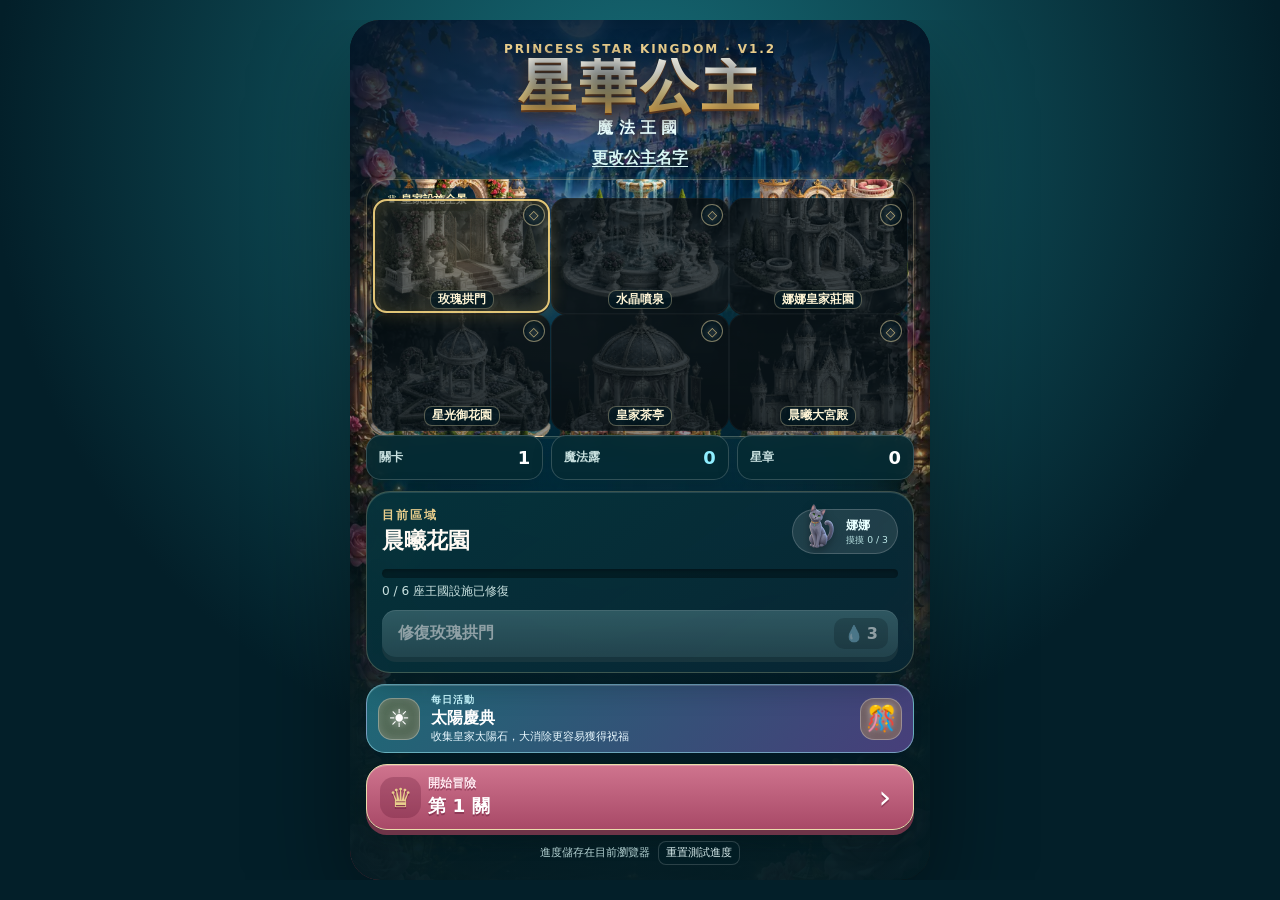
==== commit 9987196c: "Release princess match-3 V1.2" ====
--- a/princess-star-kingdom/index.html
+++ b/princess-star-kingdom/index.html
@@ -20,7 +20,7 @@
       <div class="home-shade" aria-hidden="true"></div>
 
       <header class="home-header">
-        <p class="eyebrow">PRINCESS STAR KINGDOM · V1.1</p>
+        <p class="eyebrow">PRINCESS STAR KINGDOM · V1.2</p>
         <h1><span id="princessName">星華</span>公主</h1>
         <p class="subtitle">魔法王國</p>
         <button id="renameBtn" class="text-button" type="button">更改公主名字</button>
@@ -123,7 +123,7 @@
           </div>
         </div>
         <div id="effectBanner" class="effect-banner" aria-live="polite"></div>
-        <div id="gameBoard" class="game-board" role="grid" aria-label="10 乘 10 魔法寶石棋盤"></div>
+        <div id="gameBoard" class="game-board" role="grid" aria-label="10 乘 10 魔法寶石棋盤，可點選或拖曳交換"></div>
       </div>
 
       <footer class="booster-bar">
@@ -141,7 +141,7 @@
             <span aria-hidden="true">⏳</span><strong>加步</strong><b id="hourglassCount">∞</b>
           </button>
         </div>
-        <p id="toolHint">飛碟、皇家火箭與玫瑰炸彈可互換連續引爆</p>
+        <p id="toolHint">點選相鄰方塊，或直接拖曳交換</p>
       </footer>
     </section>
 
--- a/princess-star-kingdom/styles.css
+++ b/princess-star-kingdom/styles.css
@@ -21,13 +21,16 @@
 
 html, body {
   margin: 0;
-  min-height: 100%;
+  width: 100%;
+  height: 100%;
+  overflow: hidden;
   background: var(--teal-950);
   overscroll-behavior: none;
 }
 
 body {
-  min-height: 100dvh;
+  height: 100dvh;
+  min-height: 0;
   color: var(--ink);
   -webkit-font-smoothing: antialiased;
   touch-action: manipulation;
@@ -41,23 +44,25 @@
 
 #app {
   width: 100%;
-  min-height: 100dvh;
+  height: 100dvh;
+  min-height: 0;
   overflow: hidden;
 }
 
 .screen {
   position: relative;
   width: min(100%, 580px);
-  min-height: 100dvh;
+  height: 100%;
+  min-height: 0;
   margin-inline: auto;
+  overflow: hidden;
 }
 
 .home-screen {
   display: grid;
-  grid-template-rows: auto auto auto;
+  grid-template-rows: auto minmax(110px, 1fr) auto;
   isolation: isolate;
-  overflow-x: hidden;
-  overflow-y: auto;
+  overflow: hidden;
 }
 
 .art-backdrop,
@@ -129,13 +134,14 @@
 .home-content {
   display: grid;
   gap: 11px;
+  min-height: 0;
   padding: 0 16px calc(env(safe-area-inset-bottom) + 15px);
 }
 
 .kingdom-scene {
   position: relative;
   align-self: stretch;
-  aspect-ratio: 3 / 2;
+  height: 100%;
   min-height: 0;
   margin: 2px 16px 8px;
   border: 1px solid rgba(255,235,184,.24);
@@ -353,6 +359,9 @@
 .event-info em { overflow: hidden; color: #e8f8ff; font-size: .67rem; font-style: normal; text-overflow: ellipsis; white-space: nowrap; }
 
 .game-screen {
+  height: 100%;
+  min-height: 0;
+  overflow: hidden;
   padding: calc(env(safe-area-inset-top) + 8px) 4px calc(env(safe-area-inset-bottom) + 8px);
   background:
     radial-gradient(circle at 50% 3%, rgba(72, 169, 202, .38), transparent 33%),
@@ -421,7 +430,7 @@
 .challenge-chip strong { margin-top: 3px; color: #ffe398; font-size: .66rem; }
 .challenge-chip.complete { border-color: rgba(255,227,152,.65); background: rgba(191,138,43,.18); box-shadow: 0 0 13px rgba(255,217,111,.22); }
 
-.board-shell { position: relative; align-self: center; width: 100%; }
+.board-shell { position: relative; align-self: stretch; display: grid; grid-template-rows: auto minmax(0, 1fr); align-items: center; width: 100%; min-height: 0; }
 .magic-meters { display: grid; grid-template-columns: repeat(2, minmax(0, 1fr)); gap: 5px; width: min(calc(100% - 14px), 540px); margin: 0 auto 5px; }
 .crown-meter, .wish-meter { display: grid; grid-template-columns: 18px auto minmax(30px, 1fr) 29px; align-items: center; gap: 4px; min-height: 25px; padding: 3px 6px; border: 1px solid rgba(255,228,147,.24); border-radius: 10px; background: rgba(3,35,45,.82); color: #ffe59b; box-shadow: inset 0 1px rgba(255,255,255,.08); }
 .crown-meter > span, .wish-meter > span { display: grid; place-items: center; font-size: .82rem; }
@@ -435,7 +444,8 @@
   display: grid;
   grid-template-columns: repeat(10, 1fr);
   gap: clamp(1px, .35vw, 3px);
-  width: min(100%, 560px);
+  width: min(calc(100vw - 8px), 560px, calc(100dvh - 245px));
+  max-width: 100%;
   margin-inline: auto;
   padding: clamp(3px, .75vw, 6px);
   border: 2px solid rgba(255, 232, 169, .33);
@@ -444,6 +454,7 @@
   box-shadow: inset 0 2px 11px rgba(0,0,0,.48), 0 18px 40px rgba(0, 10, 20, .46), 0 0 0 3px rgba(255, 218, 129, .08);
   user-select: none;
   -webkit-user-select: none;
+  touch-action: none;
 }
 
 .tile {
@@ -466,6 +477,16 @@
   box-shadow: inset 0 2px rgba(255,255,255,.35), inset 0 -3px rgba(0,0,0,.18), 0 2px 4px rgba(0,0,0,.34);
   transition: transform .13s ease, filter .13s ease, opacity .17s ease;
 }
+
+.tile.drag-source {
+  z-index: 10;
+  cursor: grabbing;
+  transform: translate(var(--drag-x, 0), var(--drag-y, 0)) scale(1.08);
+  filter: brightness(1.28) saturate(1.12);
+  box-shadow: inset 0 2px rgba(255,255,255,.55), 0 7px 16px rgba(0,0,0,.42), 0 0 17px rgba(139,239,255,.7);
+  transition: none;
+}
+.tile.drag-invalid { animation: dragBlocked .24s ease; }
 
 .tile::before { content: ""; position: absolute; inset: 6%; border: 1px solid rgba(255,255,255,.18); border-radius: inherit; pointer-events: none; }
 .tile[data-type="0"] { background-image: url("assets/gem-sapphire.webp"), radial-gradient(circle at 45% 35%, #53c9ff, #0a4da7 72%); }
@@ -599,7 +620,9 @@
 .game-board.shuffle-in .tile:not(.blocked) { animation: shuffleTileIn .78s var(--shuffle-delay,0ms) ease-out backwards; }
 
 .pet-cast { position: absolute; z-index: 13; width: 0; height: 0; pointer-events: none; }
-.pet-cast-avatar { position: absolute; z-index: 2; left: 0; top: 0; width: 88px; height: 120px; object-fit: contain; filter: drop-shadow(0 0 9px #fff) drop-shadow(0 0 22px #60e5ff); transform: translate(-170px, 48px) scale(.45) rotate(-15deg); animation: petDash 1.78s ease-out forwards; }
+.pet-cast-avatar { position: absolute; z-index: 2; left: 0; top: 0; width: 88px; height: 120px; object-fit: contain; transform-origin: 50% 88%; filter: drop-shadow(0 0 9px #fff) drop-shadow(0 0 22px #60e5ff); transform: translate(-170px, 48px) scale(.45) rotate(-15deg); animation: petDash 2.18s ease-in-out forwards; }
+.nana-afterimage { position: absolute; z-index: 1; left: 0; top: 0; width: 88px; height: 120px; object-fit: contain; pointer-events: none; opacity: 0; filter: sepia(.25) hue-rotate(125deg) brightness(1.55) drop-shadow(0 0 12px #7feeff); animation: nanaEcho 1.15s var(--echo-delay) ease-out forwards; }
+.nana-landing-shadow { position: absolute; z-index: 0; left: 0; top: 34px; width: 118px; height: 34px; border-radius: 50%; background: radial-gradient(ellipse,rgba(39,235,255,.52),rgba(39,235,255,0) 70%); opacity: 0; transform: translate(-50%,-50%) scale(.12); filter: blur(2px); animation: nanaLanding 1.1s .55s ease-out forwards; }
 .pet-paw { position: absolute; left: 0; top: 0; color: #fff5b0; font-size: 1.2rem; font-style: normal; text-shadow: 0 0 8px #fff, 0 0 16px #69eaff; opacity: 0; transform: translate(calc(var(--x) - 100px), calc(var(--y) + 45px)) scale(.2); animation: pawTrail 1.08s var(--delay) ease-out forwards; }
 .claw-aura { position: absolute; left: 0; top: 0; width: 156px; height: 156px; border: 5px solid rgba(108,239,255,.72); border-left-color: transparent; border-bottom-color: #fff0a2; border-radius: 50%; opacity: 0; filter: drop-shadow(0 0 12px #66eaff); transform: translate(-50%,-50%) scale(.12) rotate(-55deg); animation: clawAura 1.1s .62s ease-out forwards; }
 .claw-slash { --slash-x: 0px; --delay: 650ms; position: absolute; z-index: 4; left: var(--slash-x); top: -70px; width: 18px; height: 142px; clip-path: polygon(50% 0,100% 78%,64% 100%,26% 74%); border-radius: 100% 0 100% 0; background: linear-gradient(180deg, transparent, #fff 14%, #72f1ff 48%, #5fc7ff 76%, transparent); box-shadow: 0 0 10px #fff, 0 0 25px #39dfff; opacity: 0; transform: rotate(43deg) scaleY(.08); animation: clawStrike .9s var(--delay) ease-out forwards; }
@@ -702,7 +725,10 @@
 @keyframes comboStar { 0% { opacity: 0; transform: rotate(var(--angle)) translateX(10px) scale(.2); } 22% { opacity: 1; } 100% { opacity: 0; transform: rotate(var(--angle)) translateX(var(--distance)) scale(1.05); } }
 @keyframes comboScreen { 0% { opacity: 0; transform: scale(.8); } 18% { opacity: .48; transform: scale(1); } 100% { opacity: 0; transform: scale(1.07); } }
 @keyframes comboImpact { 0%, 100% { transform: translate(0) scale(1); filter: brightness(1); } 20% { transform: translate(-3px, 2px) scale(.99); filter: brightness(1.25); } 42% { transform: translate(3px, -2px) scale(1.005); } 64% { transform: translate(-2px, 1px); } 82% { transform: translate(1px, -1px); } }
-@keyframes petDash { 0% { opacity: 0; transform: translate(-170px, 48px) scale(.45) rotate(-15deg); } 32% { opacity: 1; transform: translate(-50%, -50%) scale(1.18) rotate(8deg); } 68% { opacity: 1; transform: translate(-50%, -50%) scale(.94) rotate(-5deg); } 100% { opacity: 0; transform: translate(115px, -95px) scale(.55) rotate(18deg); } }
+@keyframes petDash { 0% { opacity: 0; transform: translate(-170px,48px) scale(.45) rotate(-15deg); } 18% { opacity: 1; transform: translate(-70%,-42%) scale(.96) rotate(7deg); } 31% { opacity: 1; transform: translate(-56%,-38%) scaleX(1.18) scaleY(.72) rotate(-5deg); } 45% { opacity: 1; transform: translate(-51%,-69%) scaleX(.88) scaleY(1.25) rotate(9deg); } 59% { opacity: 1; transform: translate(-48%,-51%) scale(1.13) rotate(-17deg); } 70% { opacity: 1; transform: translate(-52%,-49%) scale(1.08) rotate(17deg); } 82% { opacity: 1; transform: translate(-49%,-52%) scale(.96) rotate(-4deg); } 100% { opacity: 0; transform: translate(126px,-106px) scale(.55) rotate(20deg); } }
+@keyframes nanaEcho { 0%,24% { opacity: 0; transform: translate(calc(-96px + var(--echo-x)),-16px) scale(.54) rotate(-12deg); } 42% { opacity: .42; transform: translate(calc(-54px + var(--echo-x)),-48px) scale(.85) rotate(4deg); } 100% { opacity: 0; transform: translate(calc(42px + var(--echo-x)),-90px) scale(1.08) rotate(20deg); } }
+@keyframes nanaLanding { 0% { opacity: 0; transform: translate(-50%,-50%) scale(.12); } 48% { opacity: .78; transform: translate(-50%,-50%) scale(1.2); } 100% { opacity: 0; transform: translate(-50%,-50%) scale(1.75); } }
+@keyframes dragBlocked { 0%,100% { margin-left: 0; } 35% { margin-left: -4px; } 70% { margin-left: 4px; } }
 @keyframes pawTrail { 0% { opacity: 0; transform: translate(calc(var(--x) - 100px), calc(var(--y) + 45px)) scale(.2); } 28% { opacity: 1; transform: translate(var(--x), var(--y)) scale(1); } 100% { opacity: 0; transform: translate(calc(var(--x) + 65px), calc(var(--y) - 70px)) scale(.55) rotate(24deg); } }
 @keyframes facilityBuild { 0% { transform: scale(.92); } 45% { transform: scale(1.08); border-color: #ffe092; } 100% { transform: scale(1); } }
 @keyframes facilityRoyal { from { transform: scale(1); filter: brightness(1); } to { transform: scale(1.015); filter: brightness(1.1); } }
@@ -749,14 +775,15 @@
 
 @media (min-width: 700px) {
   body { background: radial-gradient(circle at 50% 15%, #176d78, #031f29 65%); padding: 20px; }
-  .screen { min-height: calc(100dvh - 40px); max-height: 930px; border-radius: 30px; box-shadow: 0 35px 100px rgba(0,0,0,.42); }
+  #app { height: calc(100dvh - 40px); }
+  .screen { height: 100%; min-height: 0; max-height: none; border-radius: 30px; box-shadow: 0 35px 100px rgba(0,0,0,.42); }
   .game-screen { padding-top: 18px; padding-bottom: 18px; }
 }
 
 @media (max-height: 735px) {
   .home-header { padding-top: calc(env(safe-area-inset-top) + 10px); }
   .home-header h1 { font-size: 2.25rem; }
-  .home-screen { grid-template-rows: auto auto auto; }
+  .home-screen { grid-template-rows: auto minmax(84px, 1fr) auto; }
   .kingdom-scene { min-height: 0; margin-block: 0 5px; }
   .kingdom-scene > p { top: 4px; padding: 2px 6px; }
   .home-content { gap: 8px; }
@@ -773,6 +800,34 @@
   .booster-bar p { display: none; }
 }
 
+@media (max-height: 650px) {
+  .home-header { padding-top: calc(env(safe-area-inset-top) + 5px); }
+  .home-header h1 { font-size: 1.95rem; }
+  .subtitle { margin-top: 2px; font-size: .8rem; }
+  .text-button { padding-block: 4px; }
+  .kingdom-scene { min-height: 72px; }
+  .home-content { gap: 5px; padding-bottom: calc(env(safe-area-inset-bottom) + 5px); }
+  .stat-pill { min-height: 37px; padding: 4px 8px; }
+  .kingdom-card { padding: 8px 10px; }
+  .card-heading h2 { font-size: 1.08rem; }
+  .progress-track { margin-top: 5px; }
+  .progress-copy { margin-block: 3px 5px; }
+  .event-button { min-height: 45px; }
+  .play-button { min-height: 50px; }
+  .save-note { display: none; }
+  .game-screen { gap: 4px; padding-top: 4px; padding-bottom: 4px; }
+  .game-header { grid-template-columns: 44px 1fr 68px; }
+  .icon-button { width: 39px; height: 39px; }
+  .mission-panel { min-height: 48px; padding: 4px; }
+  .mini-gem { width: 34px; height: 34px; }
+  .pet-avatar { width: 30px; height: 30px; }
+  .magic-meters { margin-bottom: 2px; }
+  .game-board { width: min(calc(100vw - 8px), 560px, calc(100dvh - 205px)); }
+  .booster-bar { gap: 4px; }
+  .booster-button { min-height: 51px; padding: 4px 2px; }
+  .booster-button > span:first-child { width: 28px; height: 28px; }
+}
+
 @media (prefers-reduced-motion: reduce) {
   *, *::before, *::after { animation-duration: .001ms !important; animation-iteration-count: 1 !important; scroll-behavior: auto !important; transition-duration: .001ms !important; }
 }
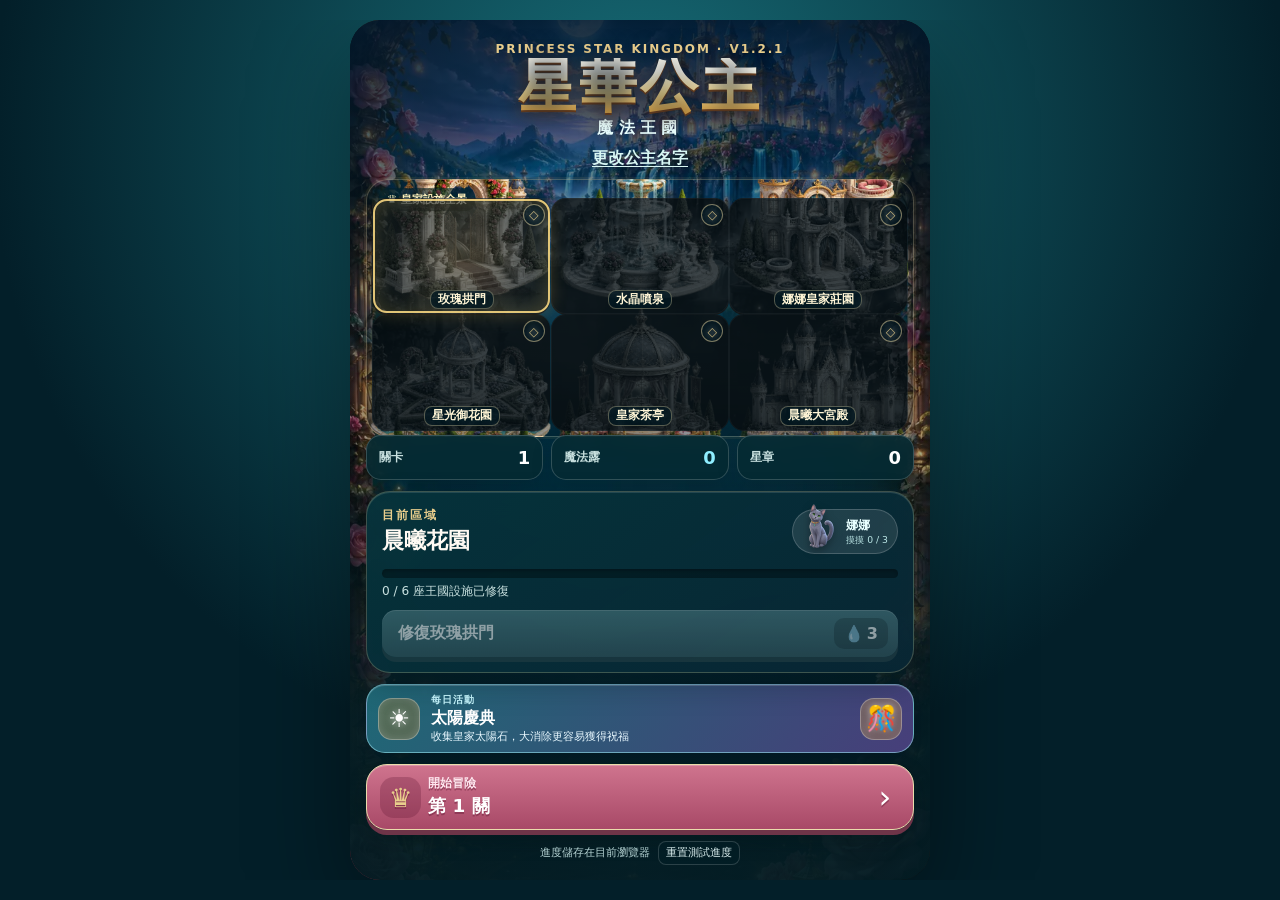
==== commit fd0b7e0e: "Animate Nana's casting paw wave" ====
--- a/princess-star-kingdom/index.html
+++ b/princess-star-kingdom/index.html
@@ -20,7 +20,7 @@
       <div class="home-shade" aria-hidden="true"></div>
 
       <header class="home-header">
-        <p class="eyebrow">PRINCESS STAR KINGDOM · V1.2</p>
+        <p class="eyebrow">PRINCESS STAR KINGDOM · V1.2.1</p>
         <h1><span id="princessName">星華</span>公主</h1>
         <p class="subtitle">魔法王國</p>
         <button id="renameBtn" class="text-button" type="button">更改公主名字</button>
--- a/princess-star-kingdom/styles.css
+++ b/princess-star-kingdom/styles.css
@@ -620,7 +620,10 @@
 .game-board.shuffle-in .tile:not(.blocked) { animation: shuffleTileIn .78s var(--shuffle-delay,0ms) ease-out backwards; }
 
 .pet-cast { position: absolute; z-index: 13; width: 0; height: 0; pointer-events: none; }
-.pet-cast-avatar { position: absolute; z-index: 2; left: 0; top: 0; width: 88px; height: 120px; object-fit: contain; transform-origin: 50% 88%; filter: drop-shadow(0 0 9px #fff) drop-shadow(0 0 22px #60e5ff); transform: translate(-170px, 48px) scale(.45) rotate(-15deg); animation: petDash 2.18s ease-in-out forwards; }
+.nana-cast-body { position: absolute; z-index: 2; left: 0; top: 0; width: 88px; height: 120px; transform-origin: 50% 88%; transform: translate(-170px,48px) scale(.45) rotate(-15deg); animation: petDash 2.18s ease-in-out forwards; }
+.pet-cast-avatar, .nana-wave-avatar { position: absolute; inset: 0; width: 88px; height: 120px; object-fit: contain; filter: drop-shadow(0 0 9px #fff) drop-shadow(0 0 22px #60e5ff); }
+.pet-cast-avatar { animation: nanaRestPose 2.18s steps(1,end) forwards; }
+.nana-wave-avatar { opacity: 0; animation: nanaWavePose 2.18s steps(1,end) forwards; }
 .nana-afterimage { position: absolute; z-index: 1; left: 0; top: 0; width: 88px; height: 120px; object-fit: contain; pointer-events: none; opacity: 0; filter: sepia(.25) hue-rotate(125deg) brightness(1.55) drop-shadow(0 0 12px #7feeff); animation: nanaEcho 1.15s var(--echo-delay) ease-out forwards; }
 .nana-landing-shadow { position: absolute; z-index: 0; left: 0; top: 34px; width: 118px; height: 34px; border-radius: 50%; background: radial-gradient(ellipse,rgba(39,235,255,.52),rgba(39,235,255,0) 70%); opacity: 0; transform: translate(-50%,-50%) scale(.12); filter: blur(2px); animation: nanaLanding 1.1s .55s ease-out forwards; }
 .pet-paw { position: absolute; left: 0; top: 0; color: #fff5b0; font-size: 1.2rem; font-style: normal; text-shadow: 0 0 8px #fff, 0 0 16px #69eaff; opacity: 0; transform: translate(calc(var(--x) - 100px), calc(var(--y) + 45px)) scale(.2); animation: pawTrail 1.08s var(--delay) ease-out forwards; }
@@ -726,6 +729,8 @@
 @keyframes comboScreen { 0% { opacity: 0; transform: scale(.8); } 18% { opacity: .48; transform: scale(1); } 100% { opacity: 0; transform: scale(1.07); } }
 @keyframes comboImpact { 0%, 100% { transform: translate(0) scale(1); filter: brightness(1); } 20% { transform: translate(-3px, 2px) scale(.99); filter: brightness(1.25); } 42% { transform: translate(3px, -2px) scale(1.005); } 64% { transform: translate(-2px, 1px); } 82% { transform: translate(1px, -1px); } }
 @keyframes petDash { 0% { opacity: 0; transform: translate(-170px,48px) scale(.45) rotate(-15deg); } 18% { opacity: 1; transform: translate(-70%,-42%) scale(.96) rotate(7deg); } 31% { opacity: 1; transform: translate(-56%,-38%) scaleX(1.18) scaleY(.72) rotate(-5deg); } 45% { opacity: 1; transform: translate(-51%,-69%) scaleX(.88) scaleY(1.25) rotate(9deg); } 59% { opacity: 1; transform: translate(-48%,-51%) scale(1.13) rotate(-17deg); } 70% { opacity: 1; transform: translate(-52%,-49%) scale(1.08) rotate(17deg); } 82% { opacity: 1; transform: translate(-49%,-52%) scale(.96) rotate(-4deg); } 100% { opacity: 0; transform: translate(126px,-106px) scale(.55) rotate(20deg); } }
+@keyframes nanaRestPose { 0%,37% { opacity: 1; } 38%,45% { opacity: 0; } 46%,52% { opacity: 1; } 53%,60% { opacity: 0; } 61%,67% { opacity: 1; } 68%,75% { opacity: 0; } 76%,100% { opacity: 1; } }
+@keyframes nanaWavePose { 0%,37% { opacity: 0; } 38%,45% { opacity: 1; transform: rotate(-5deg) translateY(-2px); } 46%,52% { opacity: 0; } 53%,60% { opacity: 1; transform: rotate(6deg) translate(2px,-4px); } 61%,67% { opacity: 0; } 68%,75% { opacity: 1; transform: rotate(-7deg) translate(-2px,-3px); } 76%,100% { opacity: 0; } }
 @keyframes nanaEcho { 0%,24% { opacity: 0; transform: translate(calc(-96px + var(--echo-x)),-16px) scale(.54) rotate(-12deg); } 42% { opacity: .42; transform: translate(calc(-54px + var(--echo-x)),-48px) scale(.85) rotate(4deg); } 100% { opacity: 0; transform: translate(calc(42px + var(--echo-x)),-90px) scale(1.08) rotate(20deg); } }
 @keyframes nanaLanding { 0% { opacity: 0; transform: translate(-50%,-50%) scale(.12); } 48% { opacity: .78; transform: translate(-50%,-50%) scale(1.2); } 100% { opacity: 0; transform: translate(-50%,-50%) scale(1.75); } }
 @keyframes dragBlocked { 0%,100% { margin-left: 0; } 35% { margin-left: -4px; } 70% { margin-left: 4px; } }
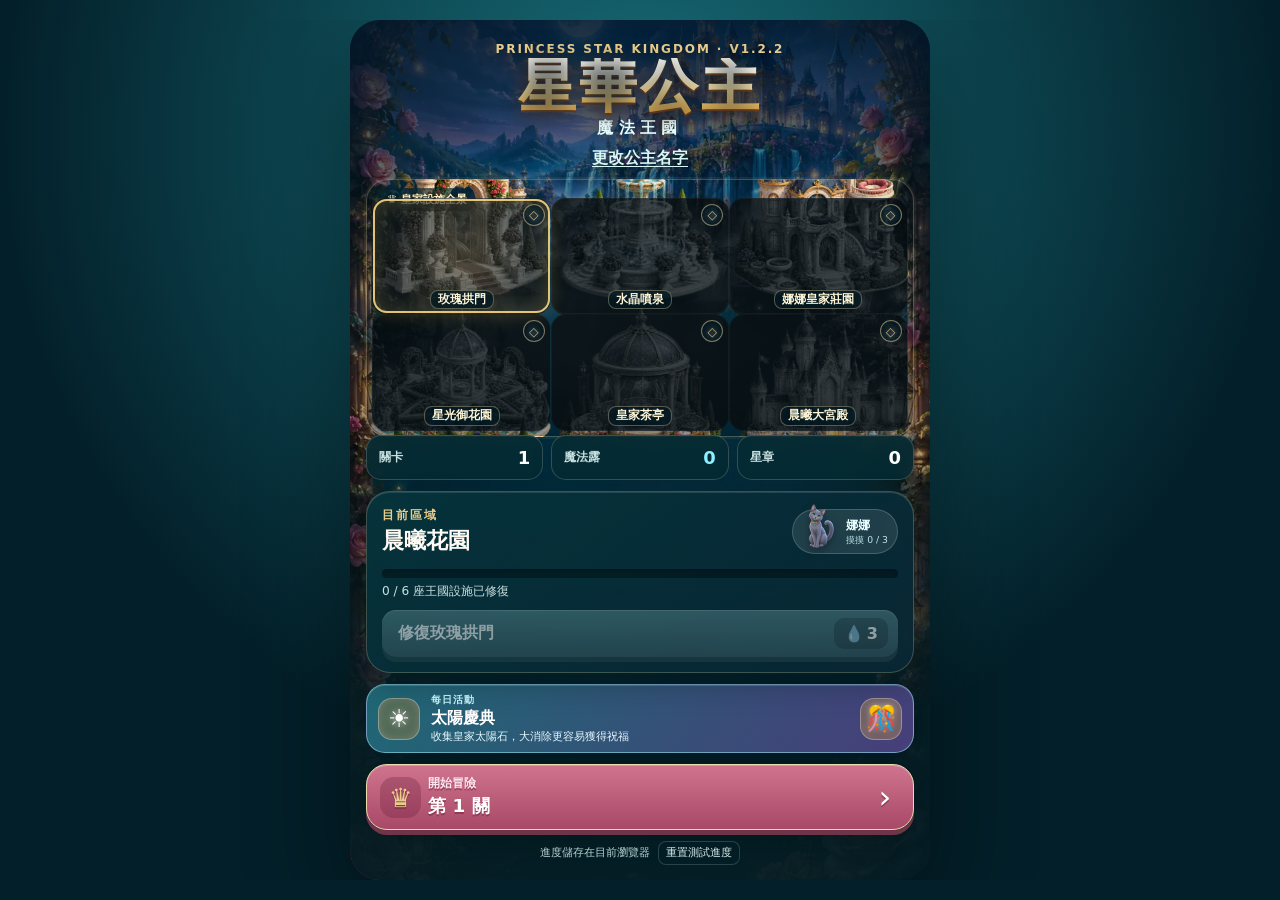
==== commit 16481c4d: "Extend and enlarge Nana spell animation" ====
--- a/princess-star-kingdom/index.html
+++ b/princess-star-kingdom/index.html
@@ -20,7 +20,7 @@
       <div class="home-shade" aria-hidden="true"></div>
 
       <header class="home-header">
-        <p class="eyebrow">PRINCESS STAR KINGDOM · V1.2.1</p>
+        <p class="eyebrow">PRINCESS STAR KINGDOM · V1.2.2</p>
         <h1><span id="princessName">星華</span>公主</h1>
         <p class="subtitle">魔法王國</p>
         <button id="renameBtn" class="text-button" type="button">更改公主名字</button>
--- a/princess-star-kingdom/styles.css
+++ b/princess-star-kingdom/styles.css
@@ -619,17 +619,17 @@
 .game-board.shuffle-out .tile:not(.blocked) { animation: shuffleTileOut .72s var(--shuffle-delay,0ms) ease-in forwards; }
 .game-board.shuffle-in .tile:not(.blocked) { animation: shuffleTileIn .78s var(--shuffle-delay,0ms) ease-out backwards; }
 
-.pet-cast { position: absolute; z-index: 13; width: 0; height: 0; pointer-events: none; }
-.nana-cast-body { position: absolute; z-index: 2; left: 0; top: 0; width: 88px; height: 120px; transform-origin: 50% 88%; transform: translate(-170px,48px) scale(.45) rotate(-15deg); animation: petDash 2.18s ease-in-out forwards; }
-.pet-cast-avatar, .nana-wave-avatar { position: absolute; inset: 0; width: 88px; height: 120px; object-fit: contain; filter: drop-shadow(0 0 9px #fff) drop-shadow(0 0 22px #60e5ff); }
-.pet-cast-avatar { animation: nanaRestPose 2.18s steps(1,end) forwards; }
-.nana-wave-avatar { opacity: 0; animation: nanaWavePose 2.18s steps(1,end) forwards; }
-.nana-afterimage { position: absolute; z-index: 1; left: 0; top: 0; width: 88px; height: 120px; object-fit: contain; pointer-events: none; opacity: 0; filter: sepia(.25) hue-rotate(125deg) brightness(1.55) drop-shadow(0 0 12px #7feeff); animation: nanaEcho 1.15s var(--echo-delay) ease-out forwards; }
-.nana-landing-shadow { position: absolute; z-index: 0; left: 0; top: 34px; width: 118px; height: 34px; border-radius: 50%; background: radial-gradient(ellipse,rgba(39,235,255,.52),rgba(39,235,255,0) 70%); opacity: 0; transform: translate(-50%,-50%) scale(.12); filter: blur(2px); animation: nanaLanding 1.1s .55s ease-out forwards; }
-.pet-paw { position: absolute; left: 0; top: 0; color: #fff5b0; font-size: 1.2rem; font-style: normal; text-shadow: 0 0 8px #fff, 0 0 16px #69eaff; opacity: 0; transform: translate(calc(var(--x) - 100px), calc(var(--y) + 45px)) scale(.2); animation: pawTrail 1.08s var(--delay) ease-out forwards; }
-.claw-aura { position: absolute; left: 0; top: 0; width: 156px; height: 156px; border: 5px solid rgba(108,239,255,.72); border-left-color: transparent; border-bottom-color: #fff0a2; border-radius: 50%; opacity: 0; filter: drop-shadow(0 0 12px #66eaff); transform: translate(-50%,-50%) scale(.12) rotate(-55deg); animation: clawAura 1.1s .62s ease-out forwards; }
-.claw-slash { --slash-x: 0px; --delay: 650ms; position: absolute; z-index: 4; left: var(--slash-x); top: -70px; width: 18px; height: 142px; clip-path: polygon(50% 0,100% 78%,64% 100%,26% 74%); border-radius: 100% 0 100% 0; background: linear-gradient(180deg, transparent, #fff 14%, #72f1ff 48%, #5fc7ff 76%, transparent); box-shadow: 0 0 10px #fff, 0 0 25px #39dfff; opacity: 0; transform: rotate(43deg) scaleY(.08); animation: clawStrike .9s var(--delay) ease-out forwards; }
-.tile.nana-target { z-index: 3; animation: nanaTarget 1.8s ease-in-out; box-shadow: inset 0 0 0 3px #bffaff,0 0 18px #60e9ff; }
+.pet-cast { --nana-cast-width: clamp(118px,31vw,136px); position: absolute; z-index: 13; width: 0; height: 0; pointer-events: none; }
+.nana-cast-body { position: absolute; z-index: 2; left: 0; top: 0; width: var(--nana-cast-width); height: calc(var(--nana-cast-width) * 1.36); transform-origin: 50% 88%; transform: translate(-210px,62px) scale(.45) rotate(-15deg); animation: petDash 3.65s ease-in-out forwards; }
+.pet-cast-avatar, .nana-wave-avatar { position: absolute; inset: 0; width: 100%; height: 100%; object-fit: contain; filter: drop-shadow(0 0 12px #fff) drop-shadow(0 0 30px #60e5ff); }
+.pet-cast-avatar { animation: nanaRestPose 3.65s steps(1,end) forwards; }
+.nana-wave-avatar { opacity: 0; animation: nanaWavePose 3.65s steps(1,end) forwards; }
+.nana-afterimage { position: absolute; z-index: 1; left: 0; top: 0; width: var(--nana-cast-width); height: calc(var(--nana-cast-width) * 1.36); object-fit: contain; pointer-events: none; opacity: 0; filter: sepia(.25) hue-rotate(125deg) brightness(1.55) drop-shadow(0 0 16px #7feeff); animation: nanaEcho 1.65s var(--echo-delay) ease-out forwards; }
+.nana-landing-shadow { position: absolute; z-index: 0; left: 0; top: 46px; width: calc(var(--nana-cast-width) * 1.18); height: 44px; border-radius: 50%; background: radial-gradient(ellipse,rgba(39,235,255,.58),rgba(39,235,255,0) 70%); opacity: 0; transform: translate(-50%,-50%) scale(.12); filter: blur(3px); animation: nanaLanding 1.6s .85s ease-out forwards; }
+.pet-paw { position: absolute; left: 0; top: 0; color: #fff5b0; font-size: 1.5rem; font-style: normal; text-shadow: 0 0 10px #fff, 0 0 22px #69eaff; opacity: 0; transform: translate(calc(var(--x) - 130px), calc(var(--y) + 58px)) scale(.2); animation: pawTrail 1.45s var(--delay) ease-out forwards; }
+.claw-aura { position: absolute; left: 0; top: 0; width: 206px; height: 206px; border: 6px solid rgba(108,239,255,.72); border-left-color: transparent; border-bottom-color: #fff0a2; border-radius: 50%; opacity: 0; filter: drop-shadow(0 0 16px #66eaff); transform: translate(-50%,-50%) scale(.12) rotate(-55deg); animation: clawAura 1.6s 1.15s ease-out forwards; }
+.claw-slash { --slash-x: 0px; --delay: 1500ms; position: absolute; z-index: 4; left: var(--slash-x); top: -92px; width: 22px; height: 184px; clip-path: polygon(50% 0,100% 78%,64% 100%,26% 74%); border-radius: 100% 0 100% 0; background: linear-gradient(180deg, transparent, #fff 14%, #72f1ff 48%, #5fc7ff 76%, transparent); box-shadow: 0 0 13px #fff, 0 0 32px #39dfff; opacity: 0; transform: rotate(43deg) scaleY(.08); animation: clawStrike 1.15s var(--delay) ease-out forwards; }
+.tile.nana-target { z-index: 3; animation: nanaTarget 3.7s ease-in-out; box-shadow: inset 0 0 0 3px #bffaff,0 0 22px #60e9ff; }
 
 .wish-chest-fx { position: absolute; z-index: 17; left: 50%; top: 50%; width: 0; height: 0; pointer-events: none; }
 .wish-chest-fx b { position: absolute; left: 0; top: 0; display: grid; place-items: center; width: 86px; height: 86px; border: 3px solid #fff2b0; border-radius: 24px; background: radial-gradient(circle,#fff 0 4%,#f4bc55 36%,#7b397e 72%); font-size: 2.8rem; transform: translate(-50%,-50%) scale(.08) rotate(-18deg); box-shadow: 0 0 18px #fff,0 0 38px #e797ff; animation: wishChest 1.55s ease-out forwards; }
@@ -728,13 +728,13 @@
 @keyframes comboStar { 0% { opacity: 0; transform: rotate(var(--angle)) translateX(10px) scale(.2); } 22% { opacity: 1; } 100% { opacity: 0; transform: rotate(var(--angle)) translateX(var(--distance)) scale(1.05); } }
 @keyframes comboScreen { 0% { opacity: 0; transform: scale(.8); } 18% { opacity: .48; transform: scale(1); } 100% { opacity: 0; transform: scale(1.07); } }
 @keyframes comboImpact { 0%, 100% { transform: translate(0) scale(1); filter: brightness(1); } 20% { transform: translate(-3px, 2px) scale(.99); filter: brightness(1.25); } 42% { transform: translate(3px, -2px) scale(1.005); } 64% { transform: translate(-2px, 1px); } 82% { transform: translate(1px, -1px); } }
-@keyframes petDash { 0% { opacity: 0; transform: translate(-170px,48px) scale(.45) rotate(-15deg); } 18% { opacity: 1; transform: translate(-70%,-42%) scale(.96) rotate(7deg); } 31% { opacity: 1; transform: translate(-56%,-38%) scaleX(1.18) scaleY(.72) rotate(-5deg); } 45% { opacity: 1; transform: translate(-51%,-69%) scaleX(.88) scaleY(1.25) rotate(9deg); } 59% { opacity: 1; transform: translate(-48%,-51%) scale(1.13) rotate(-17deg); } 70% { opacity: 1; transform: translate(-52%,-49%) scale(1.08) rotate(17deg); } 82% { opacity: 1; transform: translate(-49%,-52%) scale(.96) rotate(-4deg); } 100% { opacity: 0; transform: translate(126px,-106px) scale(.55) rotate(20deg); } }
+@keyframes petDash { 0% { opacity: 0; transform: translate(-210px,62px) scale(.45) rotate(-15deg); } 16% { opacity: 1; transform: translate(-72%,-40%) scale(.94) rotate(7deg); } 28% { opacity: 1; transform: translate(-56%,-36%) scaleX(1.16) scaleY(.76) rotate(-5deg); } 40% { opacity: 1; transform: translate(-51%,-66%) scaleX(.9) scaleY(1.2) rotate(8deg); } 55% { opacity: 1; transform: translate(-49%,-52%) scale(1.11) rotate(-14deg); } 68% { opacity: 1; transform: translate(-51%,-50%) scale(1.08) rotate(14deg); } 84% { opacity: 1; transform: translate(-49%,-52%) scale(1.02) rotate(-3deg); } 91% { opacity: 1; transform: translate(-48%,-54%) scale(.98) rotate(2deg); } 100% { opacity: 0; transform: translate(166px,-132px) scale(.58) rotate(20deg); } }
 @keyframes nanaRestPose { 0%,37% { opacity: 1; } 38%,45% { opacity: 0; } 46%,52% { opacity: 1; } 53%,60% { opacity: 0; } 61%,67% { opacity: 1; } 68%,75% { opacity: 0; } 76%,100% { opacity: 1; } }
 @keyframes nanaWavePose { 0%,37% { opacity: 0; } 38%,45% { opacity: 1; transform: rotate(-5deg) translateY(-2px); } 46%,52% { opacity: 0; } 53%,60% { opacity: 1; transform: rotate(6deg) translate(2px,-4px); } 61%,67% { opacity: 0; } 68%,75% { opacity: 1; transform: rotate(-7deg) translate(-2px,-3px); } 76%,100% { opacity: 0; } }
-@keyframes nanaEcho { 0%,24% { opacity: 0; transform: translate(calc(-96px + var(--echo-x)),-16px) scale(.54) rotate(-12deg); } 42% { opacity: .42; transform: translate(calc(-54px + var(--echo-x)),-48px) scale(.85) rotate(4deg); } 100% { opacity: 0; transform: translate(calc(42px + var(--echo-x)),-90px) scale(1.08) rotate(20deg); } }
+@keyframes nanaEcho { 0%,24% { opacity: 0; transform: translate(calc(-128px + var(--echo-x)),-20px) scale(.54) rotate(-12deg); } 42% { opacity: .42; transform: translate(calc(-70px + var(--echo-x)),-64px) scale(.85) rotate(4deg); } 100% { opacity: 0; transform: translate(calc(58px + var(--echo-x)),-116px) scale(1.08) rotate(20deg); } }
 @keyframes nanaLanding { 0% { opacity: 0; transform: translate(-50%,-50%) scale(.12); } 48% { opacity: .78; transform: translate(-50%,-50%) scale(1.2); } 100% { opacity: 0; transform: translate(-50%,-50%) scale(1.75); } }
 @keyframes dragBlocked { 0%,100% { margin-left: 0; } 35% { margin-left: -4px; } 70% { margin-left: 4px; } }
-@keyframes pawTrail { 0% { opacity: 0; transform: translate(calc(var(--x) - 100px), calc(var(--y) + 45px)) scale(.2); } 28% { opacity: 1; transform: translate(var(--x), var(--y)) scale(1); } 100% { opacity: 0; transform: translate(calc(var(--x) + 65px), calc(var(--y) - 70px)) scale(.55) rotate(24deg); } }
+@keyframes pawTrail { 0% { opacity: 0; transform: translate(calc(var(--x) - 130px), calc(var(--y) + 58px)) scale(.2); } 28% { opacity: 1; transform: translate(var(--x), var(--y)) scale(1); } 100% { opacity: 0; transform: translate(calc(var(--x) + 82px), calc(var(--y) - 92px)) scale(.55) rotate(24deg); } }
 @keyframes facilityBuild { 0% { transform: scale(.92); } 45% { transform: scale(1.08); border-color: #ffe092; } 100% { transform: scale(1); } }
 @keyframes facilityRoyal { from { transform: scale(1); filter: brightness(1); } to { transform: scale(1.015); filter: brightness(1.1); } }
 @keyframes buildDrop { 0% { opacity: 0; transform: translate(var(--x), 42px) scale(.5); } 35% { opacity: 1; } 100% { opacity: 0; transform: translate(var(--x), -46px) scale(1); } }
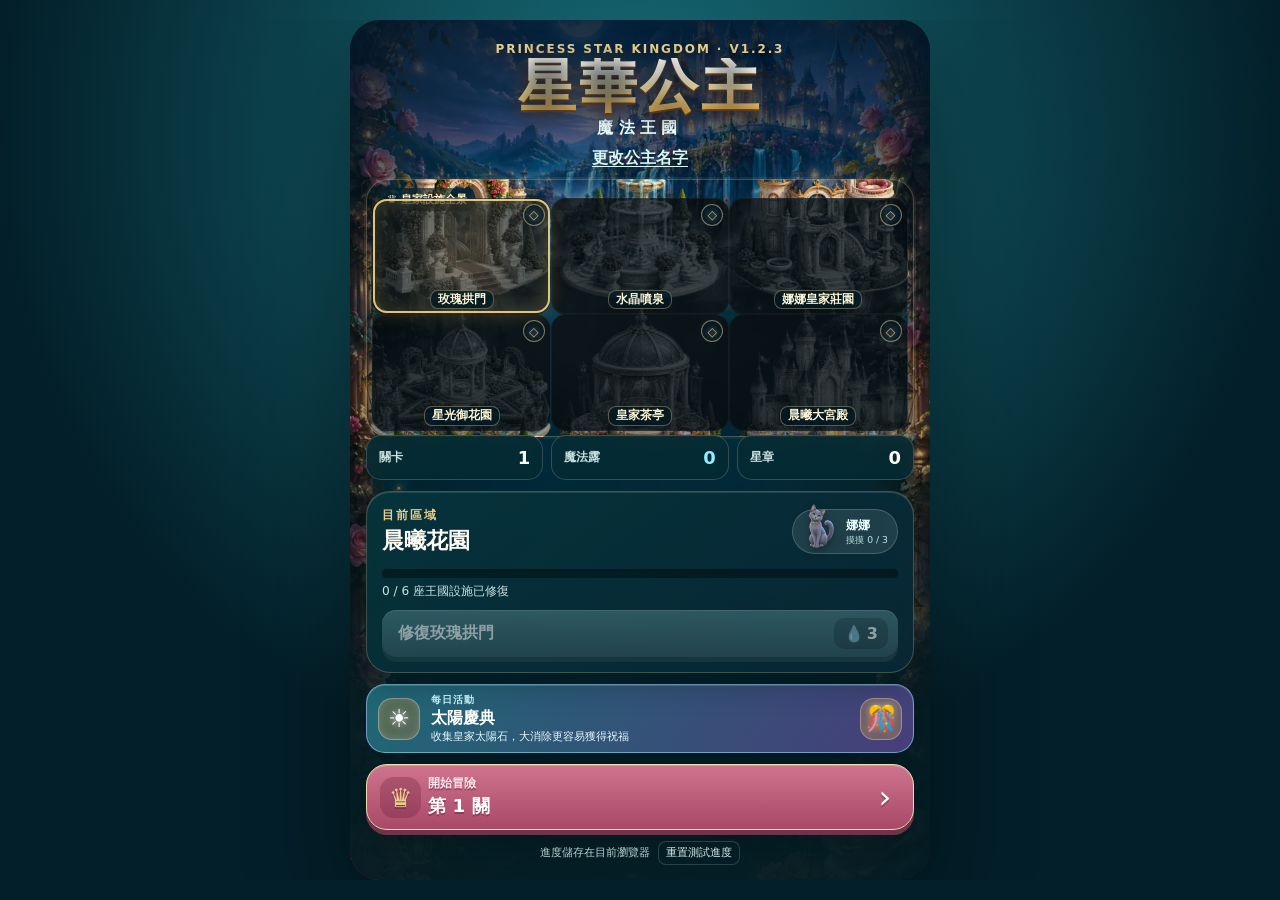
==== commit fec484e4: "Double Nana spell presentation" ====
--- a/princess-star-kingdom/index.html
+++ b/princess-star-kingdom/index.html
@@ -20,7 +20,7 @@
       <div class="home-shade" aria-hidden="true"></div>
 
       <header class="home-header">
-        <p class="eyebrow">PRINCESS STAR KINGDOM · V1.2.2</p>
+        <p class="eyebrow">PRINCESS STAR KINGDOM · V1.2.3</p>
         <h1><span id="princessName">星華</span>公主</h1>
         <p class="subtitle">魔法王國</p>
         <button id="renameBtn" class="text-button" type="button">更改公主名字</button>
--- a/princess-star-kingdom/styles.css
+++ b/princess-star-kingdom/styles.css
@@ -619,17 +619,17 @@
 .game-board.shuffle-out .tile:not(.blocked) { animation: shuffleTileOut .72s var(--shuffle-delay,0ms) ease-in forwards; }
 .game-board.shuffle-in .tile:not(.blocked) { animation: shuffleTileIn .78s var(--shuffle-delay,0ms) ease-out backwards; }
 
-.pet-cast { --nana-cast-width: clamp(118px,31vw,136px); position: absolute; z-index: 13; width: 0; height: 0; pointer-events: none; }
-.nana-cast-body { position: absolute; z-index: 2; left: 0; top: 0; width: var(--nana-cast-width); height: calc(var(--nana-cast-width) * 1.36); transform-origin: 50% 88%; transform: translate(-210px,62px) scale(.45) rotate(-15deg); animation: petDash 3.65s ease-in-out forwards; }
-.pet-cast-avatar, .nana-wave-avatar { position: absolute; inset: 0; width: 100%; height: 100%; object-fit: contain; filter: drop-shadow(0 0 12px #fff) drop-shadow(0 0 30px #60e5ff); }
-.pet-cast-avatar { animation: nanaRestPose 3.65s steps(1,end) forwards; }
-.nana-wave-avatar { opacity: 0; animation: nanaWavePose 3.65s steps(1,end) forwards; }
-.nana-afterimage { position: absolute; z-index: 1; left: 0; top: 0; width: var(--nana-cast-width); height: calc(var(--nana-cast-width) * 1.36); object-fit: contain; pointer-events: none; opacity: 0; filter: sepia(.25) hue-rotate(125deg) brightness(1.55) drop-shadow(0 0 16px #7feeff); animation: nanaEcho 1.65s var(--echo-delay) ease-out forwards; }
-.nana-landing-shadow { position: absolute; z-index: 0; left: 0; top: 46px; width: calc(var(--nana-cast-width) * 1.18); height: 44px; border-radius: 50%; background: radial-gradient(ellipse,rgba(39,235,255,.58),rgba(39,235,255,0) 70%); opacity: 0; transform: translate(-50%,-50%) scale(.12); filter: blur(3px); animation: nanaLanding 1.6s .85s ease-out forwards; }
-.pet-paw { position: absolute; left: 0; top: 0; color: #fff5b0; font-size: 1.5rem; font-style: normal; text-shadow: 0 0 10px #fff, 0 0 22px #69eaff; opacity: 0; transform: translate(calc(var(--x) - 130px), calc(var(--y) + 58px)) scale(.2); animation: pawTrail 1.45s var(--delay) ease-out forwards; }
-.claw-aura { position: absolute; left: 0; top: 0; width: 206px; height: 206px; border: 6px solid rgba(108,239,255,.72); border-left-color: transparent; border-bottom-color: #fff0a2; border-radius: 50%; opacity: 0; filter: drop-shadow(0 0 16px #66eaff); transform: translate(-50%,-50%) scale(.12) rotate(-55deg); animation: clawAura 1.6s 1.15s ease-out forwards; }
-.claw-slash { --slash-x: 0px; --delay: 1500ms; position: absolute; z-index: 4; left: var(--slash-x); top: -92px; width: 22px; height: 184px; clip-path: polygon(50% 0,100% 78%,64% 100%,26% 74%); border-radius: 100% 0 100% 0; background: linear-gradient(180deg, transparent, #fff 14%, #72f1ff 48%, #5fc7ff 76%, transparent); box-shadow: 0 0 13px #fff, 0 0 32px #39dfff; opacity: 0; transform: rotate(43deg) scaleY(.08); animation: clawStrike 1.15s var(--delay) ease-out forwards; }
-.tile.nana-target { z-index: 3; animation: nanaTarget 3.7s ease-in-out; box-shadow: inset 0 0 0 3px #bffaff,0 0 22px #60e9ff; }
+.pet-cast { --nana-cast-width: clamp(236px,62vw,272px); position: absolute; z-index: 13; width: 0; height: 0; pointer-events: none; }
+.nana-cast-body { position: absolute; z-index: 2; left: 0; top: 0; width: var(--nana-cast-width); height: calc(var(--nana-cast-width) * 1.36); transform-origin: 50% 88%; transform: translate(-330px,90px) scale(.4) rotate(-15deg); animation: petDash 5.2s ease-in-out forwards; }
+.pet-cast-avatar, .nana-wave-avatar { position: absolute; inset: 0; width: 100%; height: 100%; object-fit: contain; filter: drop-shadow(0 0 18px #fff) drop-shadow(0 0 44px #60e5ff); }
+.pet-cast-avatar { animation: nanaRestPose 5.2s steps(1,end) forwards; }
+.nana-wave-avatar { opacity: 0; animation: nanaWavePose 5.2s steps(1,end) forwards; }
+.nana-afterimage { position: absolute; z-index: 1; left: 0; top: 0; width: var(--nana-cast-width); height: calc(var(--nana-cast-width) * 1.36); object-fit: contain; pointer-events: none; opacity: 0; filter: sepia(.25) hue-rotate(125deg) brightness(1.55) drop-shadow(0 0 24px #7feeff); animation: nanaEcho 2.4s var(--echo-delay) ease-out forwards; }
+.nana-landing-shadow { position: absolute; z-index: 0; left: 0; top: 90px; width: calc(var(--nana-cast-width) * 1.25); height: 88px; border-radius: 50%; background: radial-gradient(ellipse,rgba(39,235,255,.62),rgba(39,235,255,0) 70%); opacity: 0; transform: translate(-50%,-50%) scale(.12); filter: blur(5px); animation: nanaLanding 2.35s 1.15s ease-out forwards; }
+.pet-paw { position: absolute; left: 0; top: 0; color: #fff5b0; font-size: 3rem; font-style: normal; text-shadow: 0 0 16px #fff, 0 0 36px #69eaff; opacity: 0; transform: translate(calc(var(--x) - 260px), calc(var(--y) + 116px)) scale(.2); animation: pawTrail 2.15s var(--delay) ease-out forwards; }
+.claw-aura { position: absolute; left: 0; top: 0; width: 412px; height: 412px; border: 10px solid rgba(108,239,255,.72); border-left-color: transparent; border-bottom-color: #fff0a2; border-radius: 50%; opacity: 0; filter: drop-shadow(0 0 28px #66eaff); transform: translate(-50%,-50%) scale(.12) rotate(-55deg); animation: clawAura 2.3s 1.55s ease-out forwards; }
+.claw-slash { --slash-x: 0px; --delay: 2200ms; position: absolute; z-index: 4; left: var(--slash-x); top: -184px; width: 44px; height: 368px; clip-path: polygon(50% 0,100% 78%,64% 100%,26% 74%); border-radius: 100% 0 100% 0; background: linear-gradient(180deg, transparent, #fff 14%, #72f1ff 48%, #5fc7ff 76%, transparent); box-shadow: 0 0 22px #fff, 0 0 52px #39dfff; opacity: 0; transform: rotate(43deg) scaleY(.08); animation: clawStrike 1.75s var(--delay) ease-out forwards; }
+.tile.nana-target { z-index: 3; animation: nanaTarget 5.25s ease-in-out; box-shadow: inset 0 0 0 3px #bffaff,0 0 30px #60e9ff; }
 
 .wish-chest-fx { position: absolute; z-index: 17; left: 50%; top: 50%; width: 0; height: 0; pointer-events: none; }
 .wish-chest-fx b { position: absolute; left: 0; top: 0; display: grid; place-items: center; width: 86px; height: 86px; border: 3px solid #fff2b0; border-radius: 24px; background: radial-gradient(circle,#fff 0 4%,#f4bc55 36%,#7b397e 72%); font-size: 2.8rem; transform: translate(-50%,-50%) scale(.08) rotate(-18deg); box-shadow: 0 0 18px #fff,0 0 38px #e797ff; animation: wishChest 1.55s ease-out forwards; }
@@ -728,13 +728,13 @@
 @keyframes comboStar { 0% { opacity: 0; transform: rotate(var(--angle)) translateX(10px) scale(.2); } 22% { opacity: 1; } 100% { opacity: 0; transform: rotate(var(--angle)) translateX(var(--distance)) scale(1.05); } }
 @keyframes comboScreen { 0% { opacity: 0; transform: scale(.8); } 18% { opacity: .48; transform: scale(1); } 100% { opacity: 0; transform: scale(1.07); } }
 @keyframes comboImpact { 0%, 100% { transform: translate(0) scale(1); filter: brightness(1); } 20% { transform: translate(-3px, 2px) scale(.99); filter: brightness(1.25); } 42% { transform: translate(3px, -2px) scale(1.005); } 64% { transform: translate(-2px, 1px); } 82% { transform: translate(1px, -1px); } }
-@keyframes petDash { 0% { opacity: 0; transform: translate(-210px,62px) scale(.45) rotate(-15deg); } 16% { opacity: 1; transform: translate(-72%,-40%) scale(.94) rotate(7deg); } 28% { opacity: 1; transform: translate(-56%,-36%) scaleX(1.16) scaleY(.76) rotate(-5deg); } 40% { opacity: 1; transform: translate(-51%,-66%) scaleX(.9) scaleY(1.2) rotate(8deg); } 55% { opacity: 1; transform: translate(-49%,-52%) scale(1.11) rotate(-14deg); } 68% { opacity: 1; transform: translate(-51%,-50%) scale(1.08) rotate(14deg); } 84% { opacity: 1; transform: translate(-49%,-52%) scale(1.02) rotate(-3deg); } 91% { opacity: 1; transform: translate(-48%,-54%) scale(.98) rotate(2deg); } 100% { opacity: 0; transform: translate(166px,-132px) scale(.58) rotate(20deg); } }
+@keyframes petDash { 0% { opacity: 0; transform: translate(-330px,90px) scale(.4) rotate(-15deg); } 16% { opacity: 1; transform: translate(-72%,-40%) scale(.94) rotate(7deg); } 28% { opacity: 1; transform: translate(-56%,-36%) scaleX(1.16) scaleY(.76) rotate(-5deg); } 40% { opacity: 1; transform: translate(-51%,-66%) scaleX(.9) scaleY(1.2) rotate(8deg); } 55% { opacity: 1; transform: translate(-49%,-52%) scale(1.11) rotate(-14deg); } 68% { opacity: 1; transform: translate(-51%,-50%) scale(1.08) rotate(14deg); } 84% { opacity: 1; transform: translate(-49%,-52%) scale(1.02) rotate(-3deg); } 91% { opacity: 1; transform: translate(-48%,-54%) scale(.98) rotate(2deg); } 100% { opacity: 0; transform: translate(245px,-180px) scale(.5) rotate(20deg); } }
 @keyframes nanaRestPose { 0%,37% { opacity: 1; } 38%,45% { opacity: 0; } 46%,52% { opacity: 1; } 53%,60% { opacity: 0; } 61%,67% { opacity: 1; } 68%,75% { opacity: 0; } 76%,100% { opacity: 1; } }
 @keyframes nanaWavePose { 0%,37% { opacity: 0; } 38%,45% { opacity: 1; transform: rotate(-5deg) translateY(-2px); } 46%,52% { opacity: 0; } 53%,60% { opacity: 1; transform: rotate(6deg) translate(2px,-4px); } 61%,67% { opacity: 0; } 68%,75% { opacity: 1; transform: rotate(-7deg) translate(-2px,-3px); } 76%,100% { opacity: 0; } }
-@keyframes nanaEcho { 0%,24% { opacity: 0; transform: translate(calc(-128px + var(--echo-x)),-20px) scale(.54) rotate(-12deg); } 42% { opacity: .42; transform: translate(calc(-70px + var(--echo-x)),-64px) scale(.85) rotate(4deg); } 100% { opacity: 0; transform: translate(calc(58px + var(--echo-x)),-116px) scale(1.08) rotate(20deg); } }
+@keyframes nanaEcho { 0%,24% { opacity: 0; transform: translate(calc(-256px + var(--echo-x)),-40px) scale(.54) rotate(-12deg); } 42% { opacity: .42; transform: translate(calc(-140px + var(--echo-x)),-128px) scale(.85) rotate(4deg); } 100% { opacity: 0; transform: translate(calc(116px + var(--echo-x)),-232px) scale(1.08) rotate(20deg); } }
 @keyframes nanaLanding { 0% { opacity: 0; transform: translate(-50%,-50%) scale(.12); } 48% { opacity: .78; transform: translate(-50%,-50%) scale(1.2); } 100% { opacity: 0; transform: translate(-50%,-50%) scale(1.75); } }
 @keyframes dragBlocked { 0%,100% { margin-left: 0; } 35% { margin-left: -4px; } 70% { margin-left: 4px; } }
-@keyframes pawTrail { 0% { opacity: 0; transform: translate(calc(var(--x) - 130px), calc(var(--y) + 58px)) scale(.2); } 28% { opacity: 1; transform: translate(var(--x), var(--y)) scale(1); } 100% { opacity: 0; transform: translate(calc(var(--x) + 82px), calc(var(--y) - 92px)) scale(.55) rotate(24deg); } }
+@keyframes pawTrail { 0% { opacity: 0; transform: translate(calc(var(--x) - 260px), calc(var(--y) + 116px)) scale(.2); } 28% { opacity: 1; transform: translate(var(--x), var(--y)) scale(1); } 100% { opacity: 0; transform: translate(calc(var(--x) + 164px), calc(var(--y) - 184px)) scale(.55) rotate(24deg); } }
 @keyframes facilityBuild { 0% { transform: scale(.92); } 45% { transform: scale(1.08); border-color: #ffe092; } 100% { transform: scale(1); } }
 @keyframes facilityRoyal { from { transform: scale(1); filter: brightness(1); } to { transform: scale(1.015); filter: brightness(1.1); } }
 @keyframes buildDrop { 0% { opacity: 0; transform: translate(var(--x), 42px) scale(.5); } 35% { opacity: 1; } 100% { opacity: 0; transform: translate(var(--x), -46px) scale(1); } }
